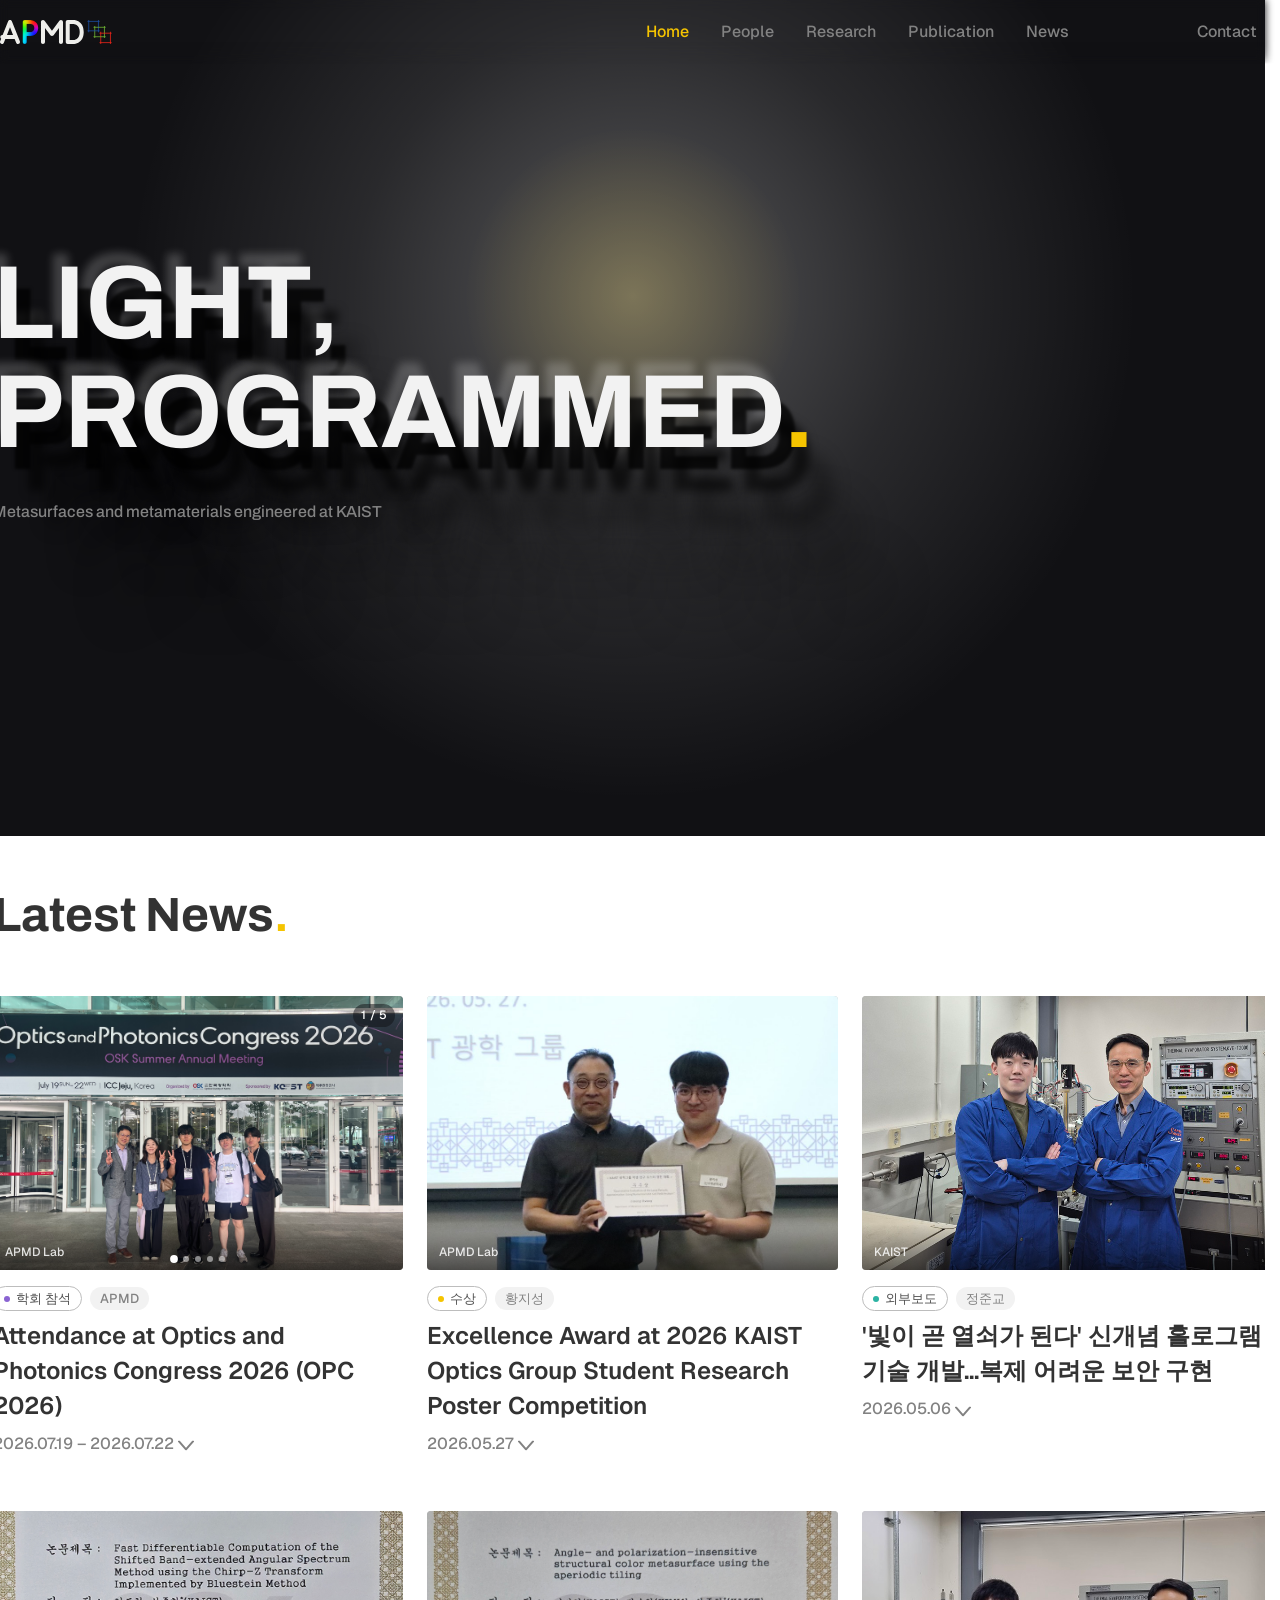
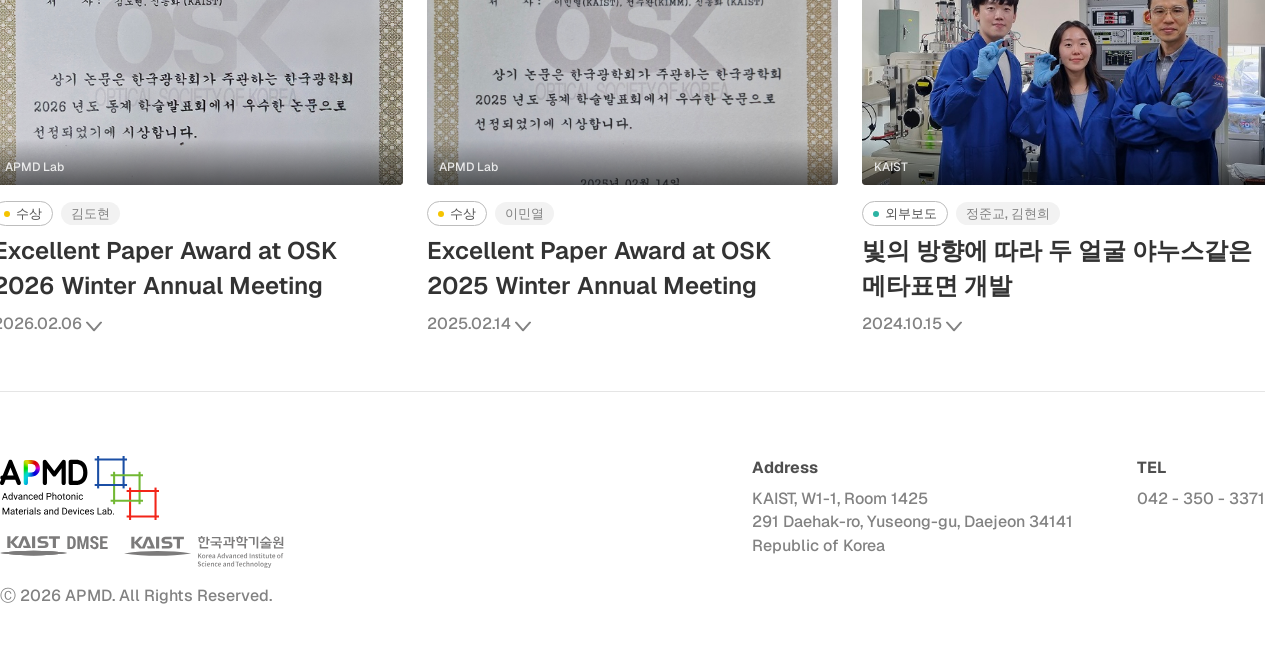
==== index.html @ 83299771 "Simplify research card hover, trim hero subtitle Research card hover now only recolors the "more >" " ====
<!doctype html>
<html lang="ko">
  <head>
    <meta charset="UTF-8" />
    <meta name="color-scheme" content="light" />
    <meta name="viewport" content="width=device-width, initial-scale=1.0" />
    <title>Home – APMD</title>
    <meta name="description" content="APMD Lab" />
    <link rel="preconnect" href="https://fonts.googleapis.com" />
    <link rel="preconnect" href="https://fonts.gstatic.com" crossorigin />
    <link
      href="https://fonts.googleapis.com/css2?family=Archivo:wght@500;700&family=Geist:wght@400;500;600;700&display=swap"
      rel="stylesheet"
    />
    <link rel="stylesheet" href="styles.css" />
  </head>
  <body>
    <script src="scripts/components.js"></script>

    <site-header></site-header>

    <main class="page-container">
      <section class="hero">
        <div class="hero__spotlight" aria-hidden="true"></div>
        <div class="hero__content">
          <h1 class="hero__title">
            LIGHT,<br />
            PROGRAMMED<span class="hero__title-dot">.</span>
          </h1>
          <p class="hero__subtitle">
            Metasurfaces and metamaterials engineered at KAIST<br />
          </p>
        </div>
      </section>

      <section class="home-news">
        <div class="home-news__inner">
          <div class="page-title-container">
            <h2 class="page-title">Latest News<span class="page-title__dot">.</span></h2>
          </div>

          <div class="news-grid" data-news-grid></div>
        </div>
      </section>

      <site-footer></site-footer>
    </main>

    <script src="scripts/news-data.js"></script>
    <script src="scripts/news-render.js"></script>
    <script src="scripts/script.js"></script>
  </body>
</html>
---- styles.css ----
:root {
  /* The whole site is designed against a fixed white background/dark text
     palette (--bg, --text, --gray-* etc. below are never swapped for a
     dark variant) — without this, browsers/OS that default to dark mode
     auto-darken form controls, native UI, and scrollbar chrome against
     that fixed-light design and it visibly breaks. */
  color-scheme: light;
  --bg: #ffffff;
  --text: #101828;
  --accent: #f5c400;

  /* Figma grid: 1440 base, 12 columns, 96 margin, 24 gap. --page-max is no
     longer applied as a max-width cap anywhere (see the "widescreen
     scaling" block below the hero rules) — it's kept only as the design's
     reference width, e.g. for .design-grid-overlay's frame. */
  --page-max: 1440px;
  --content-width: 1248px;
  --edge-margin: 96px;
  --grid-gap: 24px;
  --grid-columns: 12;
  /* No upper cap: below 1440 this is identical to the old
     clamp(16px, 6.67vw, 96px) (6.67vw never exceeds 96px until the
     viewport passes 1440px anyway), but above 1440px it keeps growing
     with the viewport instead of freezing — see the "widescreen scaling"
     comment block further down for why.
     vw, not %: % resolves against whatever element it's used on's own
     containing block. That's fine at the top level (.page-container etc.
     all genuinely span the page's full content width), but wrong for
     anything read deeper inside already-inset content (e.g. a label
     inset inside an already-inset sidebar column), where the local
     containing block is narrower than the true page content width. vw
     always means the same absolute thing regardless of nesting depth,
     which --col-w below relies on. This is only reliable because html
     (not body — see its own comment) reserves a stable scrollbar gutter,
     so vw and the actual rendered content width agree. */
  --side-padding: max(16px, calc(var(--edge-margin) / 1440px * 100vw));
  /* Precise column math, for aligning an element to an exact column edge
     instead of guessing a fixed px inset that only happens to look right
     at 1440px. Built entirely from vw (via --side-padding above), so —
     unlike a %-based version — this resolves correctly no matter how
     deeply nested the element using it is. --grid-gap stays flat (24px,
     per the Figma spec) as the viewport grows; only --col-w itself grows.
     Usage, given N = a 1-indexed column number:
       left edge of column N:  calc((N - 1) * (var(--col-w) + var(--grid-gap)))
       right edge of column N: calc(N * var(--col-w) + (N - 1) * var(--grid-gap))
     e.g. .student-card's 318px inset === exactly the left edge of column 4:
       3 * (var(--col-w) + var(--grid-gap)) — see .student-card below. */
  --content-w: calc(100vw - 2 * var(--side-padding));
  --col-w: calc((var(--content-w) - (var(--grid-columns) - 1) * var(--grid-gap)) / var(--grid-columns));

  /* Figma text colors */
  --gray-1: #333333;
  --gray-2: #4f4f4f;
  --gray-3: #828282;
  --gray-4: #bdbdbd;
  --gray-6: #f2f2f2;

  --hero-bg: #111114;
  --news-card-title-weight: 600;

  --font-body: "Geist", sans-serif;
  --font-display: "Archivo", sans-serif;

  /* Geist Medium/16 is the most-reused text style across the design — the
     site-wide base, overridden per component (headings, eyebrows, etc). */
  --text-base-weight: 500;
  --text-base-size: 16px;
  --text-base-line: 1.45;
  --text-base-color: var(--gray-3);

  --header-height: 64px;

  /* Every divider/separator line on the site uses this — change it once here.
     (Named "dash line" as its identifier, not because it renders dashed —
     it's drawn as a plain solid bar.) */
  --divider-color: rgba(0, 0, 0, 0.1);
  --divider-width: 1px;
}

* {
  box-sizing: border-box;
  /* Chrome/Edge otherwise paint a rounded, semi-transparent gray rect over
     any tappable element (links, buttons) on the moment of interaction —
     it's meant for touch but lingers visibly on some desktop input/
     rendering paths too, which is what made .site-header__contact look
     like it had its own faint background/blur next to the plain nav
     links. */
  -webkit-tap-highlight-color: transparent;
}

/* No global scroll-behavior: smooth — the momentum wheel scroll in
   script.js writes document.documentElement.scrollTop every frame, and that
   property assignment is itself subject to scroll-behavior, so a global
   smooth would fight the JS-driven motion every frame (the exact
   pile-up/stutter bug from earlier). The one in-page anchor jump (see the
   click handler at the top of script.js) already requests smooth directly
   via scrollIntoView({ behavior: 'smooth' }), which works regardless of
   this property. */

/* Safety net for the hero's full-bleed trick below: 100vw includes the
   scrollbar's own width in its calculation while the visual viewport (100%)
   doesn't, so on any page tall enough to show a vertical scrollbar, a
   100vw-wide element is actually wider than the visible area — producing a
   horizontal scrollbar. Since the hero is a solid background bleeding to
   the edges anyway, clipping that sliver is invisible; it just stops the
   page from ever measuring wider than the viewport. */
html,
body {
  overflow-x: hidden;
}

/* Reserves the vertical scrollbar's gutter width on every page, even ones
   short enough not to need scrolling. Without this, --side-padding and
   every other %-based inset below resolve against a content width that's
   ~16px narrower on tall (scrolling) pages than on short (non-scrolling)
   ones. html only, not body: overflow-x:hidden on both forces the
   longhand `overflow-y` to compute to `auto` wherever it's still
   `visible` (the interop rule that keeps overflow-x/-y from disagreeing
   about whether a box scrolls) — including on body, which otherwise
   never establishes its own scroll container. With scrollbar-gutter on
   BOTH html and body, that made body reserve a second, redundant gutter
   on top of html's, shrinking .page-container's actual width by roughly
   double a real scrollbar's — which is what was reading as the whole
   page's content sitting shifted off the grid. */
html {
  scrollbar-gutter: stable;
}

/* Unknown custom elements default to display:inline — this keeps them from
   generating their own box, so the real <header>/<footer> inside lay out
   exactly as if they were direct children of <body>. */
site-header,
site-footer {
  display: contents;
}

/* background-image (not just background-color) is the actual fix here —
   some mobile browsers' forced-dark mode (Samsung Internet's in particular)
   still repaints a page's flat CSS background-color even when color-scheme:
   light above says not to. That repaint targets computed *colors*, not
   images: a real image (even this trivial tiled 1x1 white square, done as
   a tiny inline SVG so there's no extra file request) reads as a photo to
   that heuristic and gets left alone, the same way it already leaves real
   photos on the page untouched. background-color stays too, as the actual
   fallback for the handful of browsers that don't support background-image
   data URIs at all. */
body {
  margin: 0;
  min-height: 100vh;
  font-family: var(--font-body);
  font-weight: var(--text-base-weight);
  font-size: var(--text-base-size);
  line-height: var(--text-base-line);
  background-color: var(--bg);
  background-image: url("data:image/svg+xml,%3Csvg xmlns='http://www.w3.org/2000/svg' width='1' height='1'%3E%3Crect width='1' height='1' fill='%23fff'/%3E%3C/svg%3E");
  background-repeat: repeat;
  background-size: 1px 1px;
  color: var(--text);
}

img {
  max-width: 100%;
}

/* Page load reveal. Three distinct treatments:
   - Body content (.page-container) starts fully hidden and blurred, then
     fades/unblurs in.
   - The header BAR fades in and drops slightly from above — this motion is
     wanted, not the problem (see .site-header__links below for the actual
     complaint about horizontal jumping).
   - The logo (.site-header__logo-mark, the colored SVG, and
     .site-header__logo-invert, the A/M/D blend layer — see the big comment
     near its rule below for why that one's a separate top-level sibling in
     the first place) fades in with a blur instead of a drop. It used to
     share the header bar's reveal-fade/reveal-drop (translateY) pair, but
     the two are genuinely separate elements each running their own
     animation instance, and under real jank/dropped frames they can fall a
     frame or two out of sync — for a translateY drop, that reads as the
     A/M/D shape visibly detaching from the rest of the logo mid-animation.
     A blur-only reveal has no position to desync: if the two instances
     drift apart under lag, at worst one finishes blurring in a beat before
     the other, which doesn't read as breakage the way a spatial offset
     does. Isolation-wise this is the same as before: mix-blend-mode on
     .site-header__logo-invert only breaks via an animated ANCESTOR, not via
     an animation (this one included) on the blended element's own layer —
     confirmed by testing — so this is safe. */
@keyframes reveal-fade-blur {
  from {
    opacity: 0;
    filter: blur(12px);
  }
  to {
    opacity: 1;
    filter: none;
  }
}

@keyframes reveal-fade {
  from {
    opacity: 0;
  }
  to {
    opacity: 1;
  }
}

@keyframes reveal-drop {
  from {
    transform: translateY(-16px);
  }
  to {
    transform: none;
  }
}

.page-container {
  animation: reveal-fade-blur 0.55s ease-out both;
}

.site-header {
  animation:
    reveal-fade 0.4s ease-out both,
    reveal-drop 0.4s ease-out both;
}

.site-header__logo-mark,
.site-header__logo-invert {
  animation: reveal-fade-blur 0.4s ease-out both;
}

@media (prefers-reduced-motion: reduce) {
  .page-container,
  .site-header,
  .site-header__logo-mark,
  .site-header__logo-invert {
    animation: none;
  }
}

/* Reusable divider: sized to whatever container it's placed in (100% of its
   parent), never the raw viewport — drop it inside a padded container to
   inherit that padding, the way .site-footer does. */
.dash-line {
  width: 100%;
  height: var(--divider-width);
  background: var(--divider-color);
  border: none;
}

/* Widescreen scaling: the site was designed at a 1440px reference width
   with a 96px side margin. Rather than freeze at max-width: 1440px and
   center (which reads as "broken" on real desktop monitors wider than
   that — the design just shrinks into the middle with dead space on both
   sides), every container below stays fluid (no max-width) and its side
   padding keeps growing past 96px via --side-padding's vw-based formula
   above 1440px too. Font sizes are untouched (still flat px, per the
   original design) — only spacing/columns/images grow with the viewport,
   the way an ordinary responsive site handles anything wider than its
   design reference. Below 1440px nothing changed: --side-padding resolves
   to the exact same values as the old clamp(16px, 6.67vw, 96px) did. */

/* Every page's content (header excluded) sits in this: 96(+) side
   padding, 64 top, 0 bottom. Direct children are this page's stacked
   content containers (title, footer, and whatever's added later), gap 32
   between them. */
.page-container {
  margin: 0 auto;
  padding: 64px var(--side-padding) 0;
  display: flex;
  flex-direction: column;
  gap: 32px;
}

/* Title always sits in a 96-tall container; width fills the padded area
   (the flex column's default stretch) unless a page says otherwise. */
.page-title-container {
  height: 96px;
  display: flex;
  align-items: center;
}

.page-title {
  margin: 0;
  font-family: var(--font-display);
  font-weight: 700;
  font-size: 48px;
  color: var(--gray-1);
}

.page-title__dot {
  color: var(--accent);
}

/* Hero — full-bleed regardless of ancestor padding/max-width (the
   left:50%/margin:-50vw trick breaks it out of .page-container entirely),
   and exactly one viewport tall so it always fills the screen on load. The
   negative top margin cancels .page-container's 64px top padding so the
   hero starts at the true top of the viewport, behind the glass header. */
.hero {
  position: relative;
  left: 50%;
  right: 50%;
  width: 100vw;
  margin-left: -50vw;
  margin-right: -50vw;
  margin-top: -64px;
  /* svh (falls back to vh on browsers without it) is the viewport height
     with mobile browser toolbars already accounted for as shown, not
     whatever's visible at this exact instant — vh alone keeps changing
     value as the address bar hides/shows while scrolling, which combined
     with the scroll-linked parallax transform below (see script.js) is a
     real source of visible jitter on mobile specifically. */
  height: 100vh;
  height: 100svh;
  overflow: hidden;
  background: var(--hero-bg);
  display: flex;
  align-items: center;
  /* Explicit (not auto) so it's always unambiguously beneath .home-news —
     see .home-news below for why "positioned but z-index:auto" wasn't
     reliable. */
  z-index: 1;
}

/* Wraps the NEWS title + grid so the two scroll together as one solid
   sheet that slides up and fully covers the (slower, parallaxed) hero
   behind it — rather than the title/grid overlapping the hero as two
   separate loose items. An opaque background plus a z-index higher than
   .hero's guarantees it always paints on top: without an explicit z-index
   here, this being a plain non-positioned box while .hero is `position:
   relative` meant .hero (positioned) could paint OVER this (non-positioned)
   regardless of DOM order — positioned elements paint after non-positioned
   ones in the same stacking context, which is what was producing the
   "NEWS goes behind hero" flicker. The upward box-shadows are the "this is
   physically elevated above the hero" cue: a tight dark one right at the
   seam plus a softer, wider one for ambient depth.
   Full-bleed (same left:50%/100vw/-50vw trick as .hero) so its white sheet
   and shadow span the entire viewport width, not just the padded content
   column — .home-news__inner re-applies the normal max-width/side-padding
   for the actual title/grid content, same relationship as .hero/
   .hero__content. */
.home-news {
  position: relative;
  left: 50%;
  right: 50%;
  width: 100vw;
  margin-left: -50vw;
  margin-right: -50vw;
  z-index: 2;
  /* Same image-not-color trick as body's own background above (see its
     comment) — this is its own opaque sheet (has to be, to fully cover the
     parallaxed hero scrolling behind it), so it needs the same forced-dark
     resistance independently of body. */
  background-color: var(--bg);
  background-image: url("data:image/svg+xml,%3Csvg xmlns='http://www.w3.org/2000/svg' width='1' height='1'%3E%3Crect width='1' height='1' fill='%23fff'/%3E%3C/svg%3E");
  background-repeat: repeat;
  background-size: 1px 1px;
}

/* The "elevated above the hero" shadow lives on a zero-height pseudo-element
   pinned to .home-news's own TOP edge, not as a box-shadow on .home-news
   itself. Tuning a box-shadow's blur/offset/spread so it never bleeds past
   the element's own bottom edge (reaching the footer below it) turned out
   to be fragile — the actual rendered blur extent isn't guaranteed to match
   that arithmetic exactly. Anchoring it to a 0-height strip at the top
   instead means even its worst-case downward bleed lands well inside
   .home-news's own (opaque, several-hundred-px-tall) box, nowhere near its
   bottom edge, regardless of exactly how far the blur really reaches. */
.home-news::before {
  content: "";
  position: absolute;
  top: 0;
  left: 0;
  right: 0;
  height: 0;
  pointer-events: none;
  box-shadow:
    0 -20px 28px -12px rgba(0, 0, 0, 0.6),
    0 -48px 80px -36px rgba(0, 0, 0, 0.4);
}

.home-news__inner {
  margin: 0 auto;
  padding: 64px var(--side-padding) 0;
  display: flex;
  flex-direction: column;
  gap: 32px;
}

.hero__spotlight {
  position: absolute;
  inset: 0;
  pointer-events: none;
  /* Two stacked radial glows: a wide soft white wash for ambient spread, plus
     a tighter, warm accent-tinted core right at the cursor — the second one
     is what sells "the light source itself" rather than a plain torch. */
  background:
    radial-gradient(
      circle 700px at var(--spot-x, 50%) var(--spot-y, 40%),
      rgba(255, 255, 255, 0.3),
      rgba(255, 255, 255, 0.1) 40%,
      transparent 72%
    ),
    radial-gradient(
      circle 240px at var(--spot-x, 50%) var(--spot-y, 40%),
      rgba(245, 196, 0, 0.22),
      transparent 70%
    );
}

.hero__content {
  position: relative;
  z-index: 1;
  width: 100%;
  margin: 0 auto;
  padding: 0 var(--side-padding);
}

.hero__title {
  margin: 0;
  font-family: var(--font-display);
  font-weight: 700;
  font-size: 104px;
  line-height: 1.05;
  color: var(--gray-6);
  /* Updated every mousemove (see script.js) to fake a light source casting
     the text's shadow away from the cursor. Several layers at increasing
     multiples of the same offset (instead of one soft shadow) is what
     actually reads as a long cast trail rather than a plain drop-shadow —
     a crisp near-black contact shadow close to the letters, deepening and
     softening with distance; the last layer is a faint counter-highlight on
     the side facing the light, for the pseudo-3D "programmed by light" look. */
  text-shadow:
    calc(var(--shadow-x, 14px) * 1) calc(var(--shadow-y, 22px) * 1) 3px rgba(0, 0, 0, 0.75),
    calc(var(--shadow-x, 14px) * 2) calc(var(--shadow-y, 22px) * 2) 10px rgba(0, 0, 0, 0.6),
    calc(var(--shadow-x, 14px) * 3.5) calc(var(--shadow-y, 22px) * 3.5) 20px rgba(0, 0, 0, 0.45),
    calc(var(--shadow-x, 14px) * 5.5) calc(var(--shadow-y, 22px) * 5.5) 32px rgba(0, 0, 0, 0.3),
    calc(var(--shadow-x, 14px) * 8) calc(var(--shadow-y, 22px) * 8) 44px rgba(0, 0, 0, 0.16),
    calc(var(--shadow-x, 14px) * -0.6) calc(var(--shadow-y, 22px) * -0.6) 8px rgba(255, 255, 255, 0.2);
}

.hero__title-dot {
  color: var(--accent);
  /* text-shadow is inherited, and since this dot is its own span (a
     separate inline box painted AFTER "PROGRAMMED"'s box, not part of the
     same text run), its shadow was painting as its own later paint step —
     on top of the already-painted "D" glyph before it, whenever the shadow
     direction pointed back that way. Every letter's shadow needs to land
     behind text, never over a neighboring letter — the fix is just not
     casting one here at all. */
  text-shadow: none;
}

.hero__subtitle {
  margin: 32px 0 0;
  font-family: var(--font-display);
  font-weight: 500;
  font-size: 16px;
  color: var(--gray-3);
  max-width: 640px;
}

@media (max-width: 900px) {
  .hero__title {
    font-size: clamp(48px, 10vw, 104px);
  }

  /* --shadow-x/-y's 14px/22px fallback (see .hero__title's text-shadow)
     was sized for the 104px desktop title in a 1248px-wide column, where
     the widest shadow layer's 8x offset has plenty of room before it'd
     ever reach an edge. It's a flat px value, not tied to font-size, so it
     doesn't shrink along with the title's own mobile clamp() above — on a
     narrow phone that same offset pushes the shadow trail almost to the
     viewport edge. touch screens never fire the pointermove that would
     otherwise recenter it (see script.js's isTouch check), so this resting
     default is effectively permanent there, not just a brief pre-first-move
     flash like on desktop. Scaling it down roughly with the title's own
     mobile size keeps the trail inside the frame at rest. */
  .hero {
    --shadow-x: 6px;
    --shadow-y: 10px;
  }
}

/* NEWS preview grid (Home) — built on the real 12-column/24-gutter grid
   (repeat(var(--grid-columns), 1fr) + var(--grid-gap), the exact same
   track definition as .design-grid-overlay__inner) instead of an
   unrelated ad hoc repeat(3, 1fr) + 32px gap — that mismatched track
   count/gutter meant the cards' edges never actually landed on the
   design grid's column lines. Each card spans 4 of the 12 columns (1-4 /
   5-8 / 9-12), so both the outer edges AND the two internal dividers line
   up with real column boundaries. Row gap (32px, between the two rows of
   cards) is unrelated to column alignment and stays as designed. */
.news-grid {
  display: grid;
  grid-template-columns: repeat(var(--grid-columns), 1fr);
  gap: 32px var(--grid-gap);
}

.news-card {
  grid-column: span 4;
}

@media (max-width: 900px) {
  .news-grid {
    grid-template-columns: repeat(2, 1fr);
    gap: 32px;
  }

  .news-card {
    grid-column: auto;
  }
}

@media (max-width: 640px) {
  .news-grid {
    grid-template-columns: 1fr;
  }
}

.news-card {
  display: flex;
  flex-direction: column;
  /* Starts hidden/offset; news-render.js's IntersectionObserver adds
     .is-visible once the card is actually scrolled into view (each card's
     transition-delay is staggered there, per column). */
  opacity: 0;
  transform: translateY(28px);
  transition: opacity 0.6s ease, transform 0.6s ease;
}

.news-card.is-visible {
  opacity: 1;
  transform: translateY(0);
}

/* One photo renders as a plain image; more than one gets this same frame
   with a swipeable strip inside (news-render.js's initCarousel wires the
   interactive bits once this markup exists — see its own comment for why
   native scroll-snap drives the actual dragging instead of custom pointer
   tracking). position: relative anchors the arrows/counter/dots, which are
   absolutely positioned overlays on top of the track. */
.news-carousel {
  position: relative;
  overflow: hidden;
  border-radius: 4px;
  background: var(--gray-4);
}

.news-card__frame {
  aspect-ratio: 3 / 2;
}

.news-carousel__track {
  display: flex;
  width: 100%;
  height: 100%;
  overflow-x: auto;
  /* proximity, not mandatory: mandatory forces a hard snap the instant you
     let go anywhere mid-drag, which reads as stiff/forceful — proximity
     only pulls the slide into place once you're already nearly there, so a
     drag feels free right up until it settles. Programmatic moves (the
     arrows/dots, see news-render.js's animateScrollTo) don't rely on this
     at all — they drive scrollLeft with their own eased animation, so they
     land precisely regardless of which snap type is set here. */
  scroll-snap-type: x proximity;
  scrollbar-width: none;
  -ms-overflow-style: none;
}

.news-carousel__track::-webkit-scrollbar {
  display: none;
}

/* overflow: hidden here (not just on the outer .news-carousel frame) is
   load-bearing: each slide sits edge-to-edge with its neighbors inside the
   track, so the hover-zoom below — scale(1.06) on the image that fills
   this slide — would otherwise bleed a few percent of its width sideways
   into the ADJACENT slide's spot (the outer frame's own overflow: hidden
   only clips at the far left/right of the whole track, not at each
   slide's own boundary). Clipping per-slide keeps the zoom contained to
   the one photo actually being hovered. */
.news-carousel__slide {
  position: relative;
  flex: 0 0 100%;
  width: 100%;
  height: 100%;
  overflow: hidden;
  scroll-snap-align: start;
}

.news-card__image {
  width: 100%;
  height: 100%;
  display: block;
  object-fit: cover;
  transition: transform 0.45s cubic-bezier(0.16, 1, 0.3, 1);
}

/* The slide clips the scale so the zoom stays inside this one photo
   instead of growing over its neighbors or the title/text below. */
.news-card:hover .news-card__image {
  transform: scale(1.06);
}

/* Photo credit — a small caption over the image itself (bottom-left, on a
   dark scrim) rather than a separate line of text below it, since it's
   only ever a few words and most photos won't have one at all. */
.news-carousel__credit {
  position: absolute;
  left: 0;
  right: 0;
  bottom: 0;
  padding: 20px 12px 8px;
  background: linear-gradient(to top, rgba(0, 0, 0, 0.55), transparent);
  font-family: var(--font-body);
  font-weight: 500;
  font-size: 12px;
  color: rgba(255, 255, 255, 0.85);
  pointer-events: none;
}

/* The click target is the WHOLE side of the frame, not just the small
   round icon — each button spans the full height and half the width (so
   the two together tile the entire frame, left half = prev, right half =
   next), with the visible circle+chevron just a centered, purely visual
   span (.news-carousel__arrow-icon) inside it. A plain <button> with no
   touch-action/preventDefault here doesn't block the native swipe this
   frame already supports: a touch that moves is a scroll gesture and never
   reaches this button's own click handling, browser-side, regardless of
   what's visually stacked on top. */
.news-carousel__arrow {
  position: absolute;
  top: 0;
  bottom: 0;
  width: 42%;
  display: flex;
  align-items: center;
  border: none;
  background: transparent;
  color: #fff;
  cursor: pointer;
}

/* Whole-side hover tint — a soft directional gradient, not a flat fill, so
   it reads as "this side is active" without a hard block of color cutting
   the photo in half. Darker than a bare hover tint would need on its own
   (0.32, not ~0.18) because it's now the ONLY thing giving the arrow glyph
   itself contrast — see .news-carousel__arrow-icon below for why that
   glyph no longer carries its own dark circle backdrop. */
.news-carousel__arrow--prev {
  left: 0;
  justify-content: flex-start;
  background: linear-gradient(to right, rgba(0, 0, 0, 0.32), transparent);
  opacity: 0;
  transition: opacity 0.2s ease;
}

.news-carousel__arrow--next {
  right: 0;
  justify-content: flex-end;
  background: linear-gradient(to left, rgba(0, 0, 0, 0.32), transparent);
  opacity: 0;
  transition: opacity 0.2s ease;
}

.news-carousel__arrow:hover {
  opacity: 1;
}

/* Just the glyph — no circular dark backdrop behind it. The gradient above
   already darkens this whole side enough on its own for a plain white
   chevron to read against any photo, so the extra circle was a redundant
   (and, per feedback, fussier-looking) second layer of contrast. Hidden
   until the frame (not just this one side) is hovered — same "swipe
   already works, this is just a desktop affordance" reasoning as before —
   but always shown at a lower opacity on touch/coarse-pointer devices,
   where there's no hover to reveal it. */
.news-carousel__arrow-icon {
  display: flex;
  align-items: center;
  justify-content: center;
  width: 28px;
  height: 28px;
  margin: 0 8px;
  flex: none;
  opacity: 0;
  transition: opacity 0.2s ease;
}

.news-carousel:hover .news-carousel__arrow-icon {
  opacity: 1;
}

@media (hover: none) {
  .news-carousel__arrow-icon {
    opacity: 0.75;
  }
}

.news-carousel__counter {
  position: absolute;
  top: 8px;
  right: 8px;
  padding: 3px 8px;
  border-radius: 999px;
  background: rgba(16, 16, 20, 0.5);
  font-family: var(--font-body);
  font-weight: 500;
  font-size: 12px;
  color: #fff;
  letter-spacing: 0.2px;
}

.news-carousel__dots {
  position: absolute;
  left: 0;
  right: 0;
  bottom: 8px;
  display: flex;
  align-items: center;
  justify-content: center;
  gap: 6px;
}

.news-carousel__dot {
  width: 6px;
  height: 6px;
  padding: 0;
  border: none;
  border-radius: 50%;
  background: rgba(255, 255, 255, 0.5);
  cursor: pointer;
  transition: background 0.15s ease, transform 0.15s ease;
}

.news-carousel__dot.is-active {
  background: #fff;
  transform: scale(1.3);
}

/* Centered magnifying-glass affordance — hovering the slide (anywhere on
   the photo, not some precise center-only hit zone) reveals it sitting at
   the slide's actual center; clicking it (news-render.js's initZoom) opens
   the full photo in .news-lightbox below. Sits at z-index-less default
   stacking but wins hit-testing over the arrow zones beneath it simply by
   being later in the DOM (see newsCarouselMarkup) — the arrows cover the
   left/right 42% each, this sits in the untouched middle 16%, so there's
   no overlap to arbitrate in practice. */
.news-carousel__zoom {
  position: absolute;
  top: 50%;
  left: 50%;
  transform: translate(-50%, -50%) scale(0.85);
  width: 44px;
  height: 44px;
  display: flex;
  align-items: center;
  justify-content: center;
  border: none;
  background: transparent;
  color: #fff;
  cursor: pointer;
  opacity: 0;
  /* A drop-shadow on the glyph itself, not a solid circle behind it — per
     feedback, the circle read as one visual layer too many. filter (not
     box-shadow/text-shadow) is what lets the shadow trace the actual
     magnifying-glass stroke shape rather than the button's own square/
     round box, which is what a plain box-shadow would silhouette instead. */
  filter: drop-shadow(0 1px 3px rgba(0, 0, 0, 0.65));
  transition: opacity 0.2s ease, transform 0.2s ease;
  /* Hidden means truly inert while invisible, not just see-through — a
     touch tap over this circle before it's revealed (see .is-zoom-visible
     below) needs to fall through to the slide underneath instead of
     silently landing on an invisible button. */
  pointer-events: none;
}

.news-carousel__slide:hover .news-carousel__zoom,
.news-carousel__slide.is-zoom-visible .news-carousel__zoom {
  opacity: 1;
  transform: translate(-50%, -50%) scale(1);
  pointer-events: auto;
}

/* Full photo, centered on screen — one shared overlay for every carousel
   on the page (news-render.js's getNewsLightbox builds it once, lazily).
   visibility + a delayed transition (only on the way IN, not out — see the
   two separate transition lines) keeps it out of the tab order and
   unclickable while closed without an abrupt disappear/appear: closing
   fades out first and only then leaves the layout, opening does the
   reverse, so it's never briefly "invisible but still there" for the
   image scale below to jump against. */
.news-lightbox {
  position: fixed;
  inset: 0;
  z-index: 2000;
  display: flex;
  align-items: center;
  justify-content: center;
  padding: 40px;
  background: rgba(10, 10, 12, 0);
  opacity: 0;
  visibility: hidden;
  transition: opacity 0.4s cubic-bezier(0.16, 1, 0.3, 1), background 0.4s ease, visibility 0s linear 0.4s;
}

.news-lightbox.is-open {
  opacity: 1;
  visibility: visible;
  background: rgba(10, 10, 12, 0.85);
  transition: opacity 0.4s cubic-bezier(0.16, 1, 0.3, 1), background 0.4s ease, visibility 0s linear 0s;
}

/* html, not body: freezing scroll via a class on the root avoids fighting
   .page-container's own load-in animation/scroll listeners, which read
   window.scrollY rather than any one element's own scroll offset. */
html.news-lightbox-open {
  overflow: hidden;
}

/* "원본 크기" reads here as "the whole, uncropped photo" rather than the
   card/post frame's own cover-cropped view — scaled to fit the viewport
   (max-width/height: 90vw/90vh) since several of these source photos are
   4000px+ on their long edge and would only ever show one corner of
   themselves at true native size on an actual screen. object-fit: contain
   is what lets a portrait photo and a landscape one both just fit, at
   whatever size that is, without either cropping or distorting. */
.news-lightbox__image {
  max-width: 90vw;
  max-height: 90vh;
  width: auto;
  height: auto;
  object-fit: contain;
  border-radius: 4px;
  box-shadow: 0 20px 60px rgba(0, 0, 0, 0.45);
  transform: scale(0.94);
  transition: transform 0.4s cubic-bezier(0.16, 1, 0.3, 1);
}

.news-lightbox.is-open .news-lightbox__image {
  transform: scale(1);
}

.news-lightbox__close {
  position: absolute;
  top: 24px;
  right: 24px;
  width: 40px;
  height: 40px;
  display: flex;
  align-items: center;
  justify-content: center;
  border: none;
  border-radius: 50%;
  background: rgba(255, 255, 255, 0.1);
  color: #fff;
  cursor: pointer;
  transition: background 0.15s ease;
}

.news-lightbox__close:hover {
  background: rgba(255, 255, 255, 0.2);
}

/* The whole content box is the click target (not just the toggle), so it's
   a <button> — reset to look like the plain block it visually is. */
.news-card__body {
  width: 100%;
  padding: 16px 0;
  display: flex;
  flex-direction: column;
  gap: 8px;
  background: transparent;
  border: none;
  text-align: left;
  font: inherit;
  color: inherit;
  cursor: pointer;
}

.news-card__title {
  margin: 0;
  font-family: var(--font-body);
  font-weight: var(--news-card-title-weight);
  font-size: 24px;
  color: var(--gray-1);
}

/* Two different chip styles — a colored dot for "what kind of post"
   (news-tag--category, one of the four NEWS_CATEGORIES) and a plain
   outline-free fill for "who it's about" (news-tag--people, a name or
   "APMD" for the whole lab) — so the two kinds of information read as
   visually distinct at a glance instead of a row of identical pills. */
.news-tags {
  display: flex;
  flex-wrap: wrap;
  align-items: center;
  gap: 8px;
}

.news-tag {
  display: inline-flex;
  align-items: center;
  gap: 6px;
  padding: 4px 10px;
  border-radius: 999px;
  font-family: var(--font-body);
  font-weight: 500;
  font-size: 13px;
  line-height: 1.2;
  white-space: nowrap;
}

.news-tag--category {
  border: 1px solid var(--gray-4);
  color: var(--gray-2);
}

.news-tag__dot {
  width: 6px;
  height: 6px;
  flex: none;
  border-radius: 50%;
}

.news-tag--people {
  background: var(--gray-6);
  color: var(--gray-3);
}

.news-card__meta {
  display: flex;
  align-items: center;
  justify-content: space-between;
}

.news-card__date {
  font-family: var(--font-body);
  font-weight: 500;
  font-size: 16px;
  color: var(--gray-3);
}

.news-card__toggle {
  display: inline-flex;
  align-items: center;
  gap: 4px;
  color: var(--gray-3);
  transition: color 0.15s ease;
}

/* Hover (not yet clicked): accent, as an affordance the card is
   clickable. Open (after the click, icon rotated + "more" showing): gray-4
   instead — same specificity as the :hover rule above, so source order
   after it is what makes it win throughout the open state, even though the
   pointer is still over the card the whole time (open only ever happens
   while hovered — see news-render.js's mouseleave auto-collapse). */
.news-card:hover .news-card__toggle {
  color: var(--accent);
}

.news-card.is-open .news-card__toggle {
  color: var(--gray-4);
}

/* Two SEPARATE SVGs crossfading, not one down-chevron rotated -90° and
   scaled down into a ">" via CSS transform. That transform approach kept
   reading as misaligned/too far from "more" no matter how the scale
   factor or gap was tuned, because rotating+scaling a 16x10 box down
   leaves an invisible margin INSIDE that box around wherever the visible
   glyph actually lands — align-items: center on .news-card__toggle only
   centers the boxes, and a box bigger than its own visible content isn't
   centered where it looks like it should be. Each chevron here is drawn
   at its own real final size (16x10 down-arrow at rest, a separately
   authored 7x11 right-arrow — same path shape as
   .research-card__more-chevron — once open), so each one's box IS its
   visible content and centers exactly. .news-card__chevron-stack is
   sized to the larger (down) chevron's footprint so the toggle's own
   layout width never jumps; the two chevrons sit absolutely positioned
   on top of each other within it and simply swap opacity. */
/* translateY(2.4px): align-items: center on .news-card__toggle centers
   this stack against "more"'s LINE BOX, not its visible ink — a 16px/500
   line-height box runs ~23px tall while "more" (no ascenders/descenders)
   only draws ~10px of actual ink, sitting a bit below that box's center.
   2.4px is that gap, measured directly for this exact font/weight/size
   (getBoundingClientRect vs. Canvas measureText's
   actualBoundingBoxAscent/Descent) — see .research-card__more-chevron's
   own comment, same text style, same fix. */
.news-card__chevron-stack {
  position: relative;
  width: 16px;
  height: 11px;
  flex: none;
  transform: translateY(2.4px);
}

.news-card__chevron {
  position: absolute;
  left: 0;
  top: 50%;
  transform: translateY(-50%);
  transition: opacity 0.25s ease;
}

.news-card__chevron--down {
  opacity: 1;
}

.news-card__chevron--right {
  left: 4.5px; /* (16 - 7) / 2 — centered within the stack's 16px width */
  opacity: 0;
}

.news-card.is-open .news-card__chevron--down {
  opacity: 0;
}

.news-card.is-open .news-card__chevron--right {
  opacity: 1;
}

.news-card__more {
  font-family: var(--font-body);
  font-weight: 500;
  font-size: 16px;
  white-space: nowrap;
  max-width: 0;
  opacity: 0;
  overflow: hidden;
  transform: translateX(10px);
  transition: max-width 0.3s ease 0.1s, opacity 0.3s ease 0.1s, transform 0.3s ease 0.1s;
}

.news-card.is-open .news-card__more {
  max-width: 60px;
  opacity: 1;
  transform: translateX(0);
}

.news-card__excerpt-wrap {
  max-height: 0;
  overflow: hidden;
  transition: max-height 0.35s ease;
}

.news-card.is-open .news-card__excerpt-wrap {
  max-height: 6em;
}

.news-card__excerpt {
  margin: 8px 0 0;
  font-family: var(--font-body);
  font-weight: 500;
  font-size: 16px;
  line-height: 1.45;
  color: var(--gray-3);
  display: -webkit-box;
  -webkit-line-clamp: 3;
  line-clamp: 3;
  -webkit-box-orient: vertical;
  overflow: hidden;
}

/* Placeholder tone behind news images so a missing file reads as an empty
   slot rather than a broken-image icon. */
.news-card__image,
.news-post__image {
  background: var(--gray-4);
}

/* News page — full post list */
.news-list {
  display: flex;
  flex-direction: column;
  gap: 64px;
}

/* Photo on the left, text on the right — a full-width photo banner (the
   previous layout) read as enormous stacked on top of the text, especially
   once a post's photo was a tall/portrait one; a fixed-width side column
   keeps every post's photo the same reasonable size regardless of its own
   aspect ratio, and keeps the text from ever sitting underneath a huge
   image. align-items: flex-start (not stretch) so a short post's photo
   doesn't get stretched tall to match a long one's text column, and a long
   post's text isn't clipped to a short photo's height either — each side
   just sizes to its own content/aspect-ratio. */
.news-post {
  display: flex;
  align-items: flex-start;
  gap: 40px;
  padding-bottom: 64px;
  border-bottom: var(--divider-width) solid var(--divider-color);
  /* Keeps the fixed header from covering the top of the post when a
     Home NEWS card links straight to news.html#<id>. */
  scroll-margin-top: 84px;
}

.news-post:last-child {
  border-bottom: none;
  padding-bottom: 0;
}

/* Pinned to the true grid, not a round px guess: column 1's left edge is
   the content edge itself (.news-post carries no extra inset the way
   .professor does), so this only needs to reach column 5's right edge —
   right edge of column N = N * col-w + (N-1) * gap (the same formula
   --side-padding's own comment documents, here with N=5). max(506px, …)
   keeps it flat at/below 1440 and lets it scale past that, the same
   "unchanged below 1440, scales past it" convention used everywhere else
   this pattern appears (--side-padding, .student-card, .professor). */
.news-post__frame {
  flex: 0 0 max(506px, calc(5 * var(--col-w) + 4 * var(--grid-gap)));
  width: max(506px, calc(5 * var(--col-w) + 4 * var(--grid-gap)));
  aspect-ratio: 4 / 3;
  border-radius: 8px;
}

.news-post__image {
  width: 100%;
  height: 100%;
  object-fit: cover;
  display: block;
}

.news-post__body {
  flex: 1;
  min-width: 0;
  display: flex;
  flex-direction: column;
  gap: 8px;
}

@media (max-width: 900px) {
  .news-post {
    flex-direction: column;
  }

  .news-post__frame {
    width: 100%;
    aspect-ratio: 3 / 2;
  }
}

.news-post__title {
  margin: 0;
  font-family: var(--font-body);
  font-weight: 700;
  font-size: 32px;
  color: var(--gray-1);
}

.news-post__date {
  font-family: var(--font-body);
  font-weight: 500;
  font-size: 16px;
  color: var(--gray-3);
}

.news-post__paragraph {
  margin: 8px 0 0;
  font-family: var(--font-body);
  font-weight: 500;
  font-size: 16px;
  line-height: 1.7;
  color: var(--gray-2);
  /* body's array already splits on blank lines into separate paragraphs
     (see news-render.js) — this only matters for a single \n a paragraph
     itself contains (e.g. the admin tool's plain textarea preserving a
     line break the user typed without a full blank line after it), which
     HTML otherwise collapses to a space by default. */
  white-space: pre-line;
}

/* Header — fixed, 1440x64, glass background */
.site-header {
  position: fixed;
  top: 0;
  left: 0;
  right: 0;
  height: var(--header-height);
  z-index: 1000;

  /* No blur/tint directly on .site-header itself. That lives on
     .site-header__glass-blur instead — a REAL sibling element (added
     right after </header> in components.js), not a ::before/::after
     pseudo-element of this one. That's load-bearing, not stylistic: this
     element carries an entrance animation (see "animation:" below), and
     confirmed by isolated testing, an animated ancestor — even a plain
     transform/opacity one, fill-mode: both — silently breaks a
     descendant pseudo-element's backdrop-filter. This is the exact same
     category of bug already documented for .site-header__logo-invert and
     .publication-year-nav elsewhere in this file (an animated ancestor
     changing how a descendant's effect resolves) — and the fix is the
     same one already used there: make the affected piece a sibling of
     the animated element instead of living inside it. */
  background: transparent;
}

/* The header's glass is a single REAL sibling element (see .site-header's
   own comment above for why not ::before/::after): a constant, weak
   backdrop blur across the whole bar, fading to fully transparent over
   the last 22px via mask-image — nothing else.

   An SVG feDisplacementMap "lens bend" layer was tried on top of this
   three separate times, each with a differently-shaped bump (a sin(pi*u)
   dome peaking at the band's center; a monotonic ease peaking at the
   bottom edge instead; and finally that same monotonic curve made the
   exact mathematical complement of this mask's own fade, plus its own
   feGaussianBlur so it didn't depend on sampling .glass-blur's output
   through element stacking). All three were reported back as showing the
   same symmetric "blurry → clear → blurry" artifact — the last one
   reported as worse, with an additional stray band beneath it. Three
   materially different implementations producing the identical complaint
   points at the bend mechanism itself being the wrong tool here, not any
   particular curve or wiring choice — so it's gone, permanently, rather
   than attempted a fourth way. This is deliberately just the one, simple,
   monotonic fade: guaranteed not to have a second feature (a peak, a
   slope change, a second element) anywhere inside it for anything to
   collide with.

   The fade itself is still not linear: the stops below sample
   f(t) = sqrt(1 - t²) at t = 0, .2, .4, .6, .8, .9, .95, 1 (t = 0 at
   42px, t = 1 at 64px — only the header's bottom 22px fades at all) —
   the "Convex Circle" surface function kube.io/blog/liquid-glass-css-svg
   describes for a rounded glass edge in cross-section. It has zero slope
   at t = 0, so the flat, fully-opaque top 42px meets the start of the
   fade with no kink, and it stays close to full strength for most of the
   curve before collapsing quickly right at the very end (t = .8 is still
   60%; t = 1 is 0) — a round edge stays close to full thickness until
   right at its outer rim, then thins out fast, rather than at a constant
   rate the whole way down. Blur itself: a constant, weak 4px (matched to
   kube.io's own "search box" preset at Blur Level 4, i.e. feGaussianBlur
   stdDeviation="4" — inspected live through Chrome DevTools protocol).
   No tint, no saturate boost: a flat/solid backdrop gives blur nothing to
   visibly act on, so it stays genuinely invisible over a plain
   background — the actual requirement here, not just an aesthetic
   default. z-index: 999, one below .site-header's own 1000 — sits behind
   the real header bar (so its blur never touches the nav text) but above
   ordinary page content. */
.site-header__glass-blur {
  position: fixed;
  top: 0;
  left: 0;
  right: 0;
  height: var(--header-height);
  z-index: 999;
  pointer-events: none;
  -webkit-backdrop-filter: blur(4px);
  backdrop-filter: blur(4px);
  -webkit-mask-image: linear-gradient(
    to bottom,
    black 0,
    black 42px,
    rgba(0, 0, 0, 0.98) 46.4px,
    rgba(0, 0, 0, 0.917) 50.8px,
    rgba(0, 0, 0, 0.8) 55.2px,
    rgba(0, 0, 0, 0.6) 59.6px,
    rgba(0, 0, 0, 0.436) 61.8px,
    rgba(0, 0, 0, 0.312) 62.9px,
    transparent 64px
  );
  mask-image: linear-gradient(
    to bottom,
    black 0,
    black 42px,
    rgba(0, 0, 0, 0.98) 46.4px,
    rgba(0, 0, 0, 0.917) 50.8px,
    rgba(0, 0, 0, 0.8) 55.2px,
    rgba(0, 0, 0, 0.6) 59.6px,
    rgba(0, 0, 0, 0.436) 61.8px,
    rgba(0, 0, 0, 0.312) 62.9px,
    transparent 64px
  );
}


/* position: relative + z-index: 1 — now mostly redundant now that the
   glass haze/edge are separate sibling elements at z-index: 999 (see
   .site-header's own comment for why), since .site-header's own 1000
   already outranks them regardless of what this element's z-index is.
   Left in as a harmless safety net rather than removed. */
.site-header__inner {
  height: 100%;
  margin: 0 auto;
  display: flex;
  align-items: center;
  justify-content: flex-end;
  padding: 20px var(--side-padding);
  position: relative;
  z-index: 1;
}

/* The logo lives OUTSIDE .site-header so it isn't blurred by the header's
   own backdrop-filter. Its left offset just matches .site-header__inner's
   own --side-padding so it lines up with the header content at any
   viewport width. */
.site-header__logo {
  position: fixed;
  top: 20px;
  /* Simply --side-padding: with .page-container no longer capped at
     --page-max, its content's left edge always sits exactly
     --side-padding in from the real viewport edge — there's no more
     "centered content, dead margin outside it" gap to add back in. */
  left: var(--side-padding);
  z-index: 1001;
  display: flex;
  align-items: center;
  height: 24px;
  text-decoration: none;
}

.site-header__logo-mark {
  height: 24px;
  width: auto;
  display: block;
}

/* The A/M/D paths inside .site-header__logo-mark stay `fill: none` (see
   components.js's inline `.apmd-blend { fill: none }`) — they're kept only
   as the accessible/static shape, not painted. The real A/M/D contrast is
   .site-header__logo-invert, a *sibling* of .site-header__logo (not a
   descendant — see below for why) clipped to the exact same A/M/D outline
   via the `amd-clip` clipPath (defined once in components.js's shared defs
   block) and left to blend for real.

   Blending inline inside the <svg> was tried first and doesn't work: an
   <svg> root always establishes its own isolated stacking context (SVG2
   spec), so anything blended inside it can only blend against other shapes
   in that same <svg>, never the real page — with nothing else behind them
   there, the letters just came out flat white.

   Making it a plain HTML div nested *inside* .site-header__logo (position:
   absolute, inset: 0) was tried second and also doesn't work, for an
   unrelated reason confirmed by testing: a mix-blend-mode element that is a
   DESCENDANT of a position:fixed (or sticky) ancestor doesn't blend with the
   real page at all, regardless of animation/filter/clip-path/anything else
   on that ancestor — Chromium composites fixed/sticky subtrees on their own
   scroll-independent layer that doesn't correctly blend against the
   underlying content. A mix-blend-mode element blends fine when it is
   ITSELF position:fixed with no fixed/sticky ancestor of its own, which is
   why this is a top-level sibling of .site-header__logo (also fixed) rather
   than a child of it — same coordinates, independently fixed. */
.site-header__logo-invert {
  position: fixed;
  top: 20px;
  /* Simply --side-padding: with .page-container no longer capped at
     --page-max, its content's left edge always sits exactly
     --side-padding in from the real viewport edge — there's no more
     "centered content, dead margin outside it" gap to add back in. */
  left: var(--side-padding);
  z-index: 1001;
  width: 112px;
  height: 24px;
  background: #ffffff;
  clip-path: url(#amd-clip);
  mix-blend-mode: difference;
  pointer-events: none;
}

.site-header__nav {
  display: flex;
  align-items: center;
  /* Hug-sized (not a fixed 613px box): the gap is the real constraint, and it
     never drops below 128px no matter how narrow the header gets. */
  gap: 128px;
}

.site-header__links {
  display: flex;
  align-items: center;
  gap: 32px;
  list-style: none;
  margin: 0;
  padding: 0;
}

.site-header__links a,
.site-header__contact {
  font-family: var(--font-body);
  font-weight: var(--text-base-weight);
  font-size: var(--text-base-size);
  line-height: var(--text-base-line);
  color: var(--text-base-color);
  text-decoration: none;
  white-space: nowrap;
  transition: color 0.15s ease;
}

/* Resting state for the page you're currently on: accent color, no
   underline. */
.site-header__links a[aria-current="page"],
.site-header__contact[aria-current="page"] {
  color: var(--accent);
}

.site-header__links a {
  position: relative;
}

.site-header__links a::after {
  content: "";
  position: absolute;
  left: 0;
  bottom: -4px;
  width: 100%;
  height: 1px;
  background: var(--accent);
  transform: scaleX(0);
  transform-origin: left;
  transition: transform 0.25s ease;
}

.site-header__links a:hover,
.site-header__links a:focus-visible {
  color: var(--accent);
}

.site-header__links a:hover::after,
.site-header__links a:focus-visible::after {
  transform: scaleX(1);
}

/* Plain inline, not inline-flex: Chromium renders text inside a flex
   formatting context with noticeably softer antialiasing than a plain
   inline run (confirmed by isolated pixel comparison — same font/color/
   size, only the flex display differed) — with every other nav item being
   a plain <a>, this was the one link that looked "blurry" next to them.
   The icon's gap is now a margin instead of a flex gap. */
.site-header__contact {
  display: inline;
}

.site-header__contact-plus {
  display: inline-block;
  position: relative;
  vertical-align: middle;
  margin-left: 6px;
  width: 13px;
  height: 13px;
  opacity: 0;
  transform: rotate(-35deg) scale(0.4);
  transition: opacity 0.25s ease-out, transform 0.25s ease-out;
}

.site-header__contact-plus::before,
.site-header__contact-plus::after {
  content: "";
  position: absolute;
  background: currentColor;
}

.site-header__contact-plus::before {
  top: 6px;
  left: 0;
  width: 13px;
  height: 1px;
}

.site-header__contact-plus::after {
  top: 0;
  left: 6px;
  width: 1px;
  height: 13px;
}

.site-header__contact:hover,
.site-header__contact:focus-visible {
  color: var(--accent);
}

.site-header__contact:hover .site-header__contact-plus,
.site-header__contact:focus-visible .site-header__contact-plus {
  opacity: 1;
  transform: rotate(0deg) scale(1);
}

.site-header__toggle {
  display: none;
}

/* Footer — one of .page-container's stacked content containers, so it
   already sits inside the page's 96 side padding; it only adds its own
   64px top/bottom padding on top of that. */
.site-footer__inner {
  display: flex;
  justify-content: space-between;
  align-items: flex-start;
  gap: 24px;
  padding: 64px 0;
}

.site-footer__partner-link {
  display: block;
  line-height: 0;
}

.site-footer__col-left {
  display: flex;
  flex-direction: column;
  gap: 16px;
}

.site-footer__brand-logo {
  height: 64px;
  width: auto;
  display: block;
}

.site-footer__partner-row {
  display: flex;
  /* Both logos' "KAIST" glyph is anchored near the top of its own viewBox,
     so top-aligning the images keeps the glyphs level with each other —
     center-aligning would line up the boxes, not the glyphs, since
     KAIST_Original.svg carries extra tagline text below its logo mark
     that KAIST_DMSE.svg doesn't have. */
  align-items: flex-start;
  gap: 16px;
}

.site-footer__kaist-dmse {
  height: 20px;
  width: auto;
  display: block;
}

.site-footer__kaist-original {
  height: 32px;
  width: auto;
  display: block;
}

.site-footer__copyright {
  margin: 0;
  font-family: var(--font-body);
  font-weight: 500;
  font-size: 16px;
  color: var(--gray-3);
}

.site-footer__col-right {
  display: flex;
  gap: 64px;
}

.site-footer__info-block {
  display: flex;
  flex-direction: column;
  gap: 8px;
}

.site-footer__info-title {
  margin: 0;
  font-family: var(--font-body);
  font-weight: 700;
  font-size: 16px;
  color: var(--gray-2);
}

.site-footer__info-content {
  margin: 0;
  font-family: var(--font-body);
  font-weight: 500;
  font-size: 16px;
  line-height: 1.45;
  color: var(--gray-3);
}

@media (max-width: 900px) {
  .site-footer__inner {
    flex-direction: column;
  }

  /* The 128px min-gap needs real room next to the logo; below 900px the
     nav collapses behind a toggle rather than let that gap get squeezed. */
  .site-header__nav {
    display: none;
  }

  .site-header__nav.is-open {
    display: flex;
    position: absolute;
    top: var(--header-height);
    left: 0;
    right: 0;
    flex-direction: column;
    align-items: flex-start;
    gap: 16px;
    padding: 20px 16px 24px;
    background: rgba(255, 255, 255, 0.9);
    backdrop-filter: blur(20px);
    -webkit-backdrop-filter: blur(20px);
    border-bottom: 1px solid rgba(255, 255, 255, 0.5);
  }

  .site-header__nav.is-open .site-header__links {
    flex-direction: column;
    align-items: flex-start;
    gap: 16px;
  }

  .site-header__toggle {
    display: inline-flex;
    align-items: center;
    justify-content: center;
    width: 24px;
    height: 24px;
    background: none;
    border: none;
    color: var(--gray-1);
    cursor: pointer;
  }
}

@media (min-width: 901px) {
  .site-header__toggle {
    display: none;
  }
}

@media (max-width: 640px) {
  .page-title {
    font-size: 2.35rem;
  }
}

/* People page — 7 stacked sections (Professor, Post Doctoral Researchers,
   Ph.D./M.S./Integrated Candidates, Staff, Alumni), each carrying its own
   title in place of a single page-level one (reusing the same
   .page-title-container/.page-title/.page-title__dot as Home's NEWS
   heading). Every section gets 32px top/bottom padding and a 16px gap
   between its title and its content. */
.people-section {
  padding: 32px 0;
  display: flex;
  flex-direction: column;
  gap: 16px;
}

/* Cancels just the leading section's own top padding — .page-container's
   64px is already the same baseline offset News/Publication/Contact use,
   so this section's own 32px on top of that was pushing People's first
   title lower than every other page's. Later sections keep the normal 32px
   between them. */
.people-section:first-child {
  padding-top: 0;
}

/* Professor — the one section with fully bespoke content: a photo +
   info column, then a Research Focus accordion below a dividing line.
   This inset sits on top of .page-container's own side-padding, narrowing
   this block relative to the other 6 sections. Pinned to the true grid
   now — exactly column 3's left edge on both sides, i.e. this row's outer
   edges land on column 3 (left) and column 10 (right) — via the same
   calc((var(--col-w) + var(--grid-gap)) * 2) pattern .student-card uses
   for its own column-4 inset (2, not 3, columns in: column 3's left edge
   is 2 column-widths + 2 gutters in from the content edge). max(212px, …)
   keeps it flat at/below 1440 and lets it keep pace with the grid above
   that, the same "unchanged below 1440, scales past it" convention
   --side-padding itself uses.

   This exact 212px inset was tried once before and walked back to 184px
   because .professor__info-main was left with almost no slack at 556px —
   a degree line measuring ~485px only had ~71px of margin, and started
   wrapping at the slightest narrowing. Going back to 212px now is
   intentional despite that: .professor__photo below grows to fill the
   width this gives back to it rather than handing it to the text column,
   so info-main ends up narrower still (not wider) than it was at 184px —
   if a degree line wraps to a second line here, that's the expected
   tradeoff of this layout, not the same bug as before. */
.professor {
  display: flex;
  flex-direction: column;
  gap: 16px;
  padding: 0 max(212px, calc((var(--col-w) + var(--grid-gap)) * 2));
}

.professor__info {
  display: flex;
  gap: 24px;
}

/* 360x576 (was 300x480 — same 5:8 ratio, 20% bigger in both dimensions):
   the text column routinely runs taller than a 480px-tall photo, which
   left the photo looking short/small next to it — this closes most of
   that gap. With .professor__info's 824px total width (1248 content
   width minus .professor's 212px inset on each side) and 24px gap here,
   .professor__info-main (flex: 1) works out to 440px. */
.professor__photo {
  width: 360px;
  height: 576px;
  flex: none;
  object-fit: cover;
  border-radius: 4px;
  box-shadow: 0 0 16px rgba(0, 0, 0, 0.15);
}

/* line-height: 1.3 overrides the body's 1.45 base for this whole block —
   at these smaller/denser text sizes (labels, dates, position titles) the
   base paragraph line-height reads as loose, uneven leading between rows
   that otherwise sit right on top of each other via 0/8px flex gaps. */
.professor__info-main {
  flex: 1;
  min-width: 0;
  display: flex;
  flex-direction: column;
  gap: 16px;
  line-height: 1.3;
}

.professor__name {
  margin: 0;
  font-family: var(--font-body);
  font-weight: 700;
  font-size: 32px;
  color: var(--gray-1);
}

.professor__contact-degree {
  display: flex;
  flex-direction: column;
  gap: 8px;
}

.professor__contact {
  display: flex;
  flex-direction: column;
  font-family: var(--font-body);
  font-weight: 500;
  font-size: 16px;
  color: var(--gray-3);
}

.professor__contact p {
  margin: 0;
}

.professor__contact a {
  color: inherit;
  text-decoration: none;
}

.professor__degree {
  display: flex;
  flex-direction: column;
}

/* Grid (not flex) so an optional second line — .professor__degree-note,
   e.g. a double major — can sit on its own row underneath the main
   major/university/year line while staying indented to align with it
   (grid-column: 2), instead of sitting under the "B.S." label. Visually
   identical to the old flex row for entries with no note: 48px label
   column + the rest, same 8px gap. */
.professor__degree-row {
  display: grid;
  grid-template-columns: 48px 1fr;
  column-gap: 8px;
  row-gap: 2px;
  font-family: var(--font-body);
  font-weight: 500;
  font-size: 16px;
  line-height: 1.2;
  color: var(--gray-3);
}

.professor__degree-note {
  grid-column: 2;
}

/* Only the degree label lines up in a fixed column (long enough for "Ph.D."
   without wrapping) — the rest ("나머지") is one hugging block: major,
   university and year flow as ordinary text so the comma/parens read
   naturally attached to the word before them, not floating in their own
   gapped column. Each piece (major/university/year) still gets its own
   element — see .professor__degree-detail below — so updating one later is
   a straight text swap, no punctuation to rebuild around it. */
.professor__degree-label {
  width: 48px;
  flex: none;
}

.professor__degree-detail {
  flex: 1;
  min-width: 0;
}

.professor__history {
  display: flex;
  flex-direction: column;
  gap: 16px;
}

/* Shared by "Current & Previous Appointments" and "Research Focus" — both
   spec'd as the same Geist Bold/24/Gray-1. */
.professor__section-title {
  margin: 0;
  font-family: var(--font-body);
  font-weight: 700;
  font-size: 24px;
  color: var(--gray-1);
}

.professor__appointment {
  display: flex;
  flex-direction: column;
  gap: 8px;
}

/* Middle tier between the 24px Gray-1 section title above and the 14px
   Gray-3 position/year rows below — Gray-2 (not Gray-3) so the bold weight
   actually reads as "more prominent," not bold-but-still-faint against the
   title above it. */
.professor__appointment-dept {
  margin: 0;
  font-family: var(--font-body);
  font-weight: 700;
  font-size: 16px;
  color: var(--gray-2);
}

/* One row per actual appointment (title + its own year range) — was
   previously two parallel columns (all titles stacked in one flex column,
   all year-rows stacked in a separate one) that only *looked* like paired
   rows because every title and every year-row happened to be exactly one
   line tall. The moment either wrapped to a second line (a long title, or
   just a narrower viewport) the two columns fell out of sync with each
   other, pairing the wrong title with the wrong year. Grouping each title
   with its own year-row in one real row fixes that structurally instead
   of relying on both columns staying line-for-line identical. */
.professor__appointment-list {
  display: flex;
  flex-direction: column;
  /* No gap — matches the old columns' own rhythm (plain margin: 0 <p>s
     with no separation beyond their line-height), not introducing extra
     space between rows that wasn't there before. */
  gap: 0;
}

/* justify-content: space-between (title hugs the row's left edge, year
   hugs its right edge) with gap as a floor — same pattern as
   .professor__research-focus-content. Since every appointment row shares
   the same row width (.professor__info-main), pinning both ends like this
   also has the side effect of lining every row's year column up at the
   same x, without needing a fixed-width title column. */
.professor__appointment-row {
  display: flex;
  justify-content: space-between;
  align-items: flex-start;
  gap: 32px;
}

.professor__appointment-title {
  margin: 0;
  flex: 1;
  min-width: 0;
  font-family: var(--font-body);
  font-weight: 500;
  font-size: 16px;
  color: var(--gray-3);
}

/* Year row: start | dash | end, both value columns the same fixed width
   (64px) — equal widths on both sides keep the dash column at the same x
   on every row regardless of digit count, so the row reads as a symmetric
   table instead of the previous 48/64 asymmetric split that made the dash
   look skewed to one side. Start left-aligned, end right-aligned (each
   hugging its box's outer edge). */
.professor__year-row {
  display: grid;
  flex: none;
  grid-template-columns: 64px 16px 64px;
  font-family: var(--font-body);
  font-weight: 500;
  font-size: 16px;
  color: var(--gray-3);
}

.professor__year-row span:first-child {
  text-align: left;
}

.professor__year-row span:nth-child(2) {
  text-align: center;
}

.professor__year-row span:last-child {
  text-align: right;
}

/* Plain proportional digits render at slightly different widths per year
   (e.g. "2017" vs "2012"), which reads as jitter once several rows are
   stacked — tabular-nums pins every digit to the same advance width so any
   4-digit year lines up identically. The added letter-spacing opens the
   digits up a little further, closer to (not exactly matching — an exact
   match needs ~5-6px and makes the digits look broken apart) "Present"'s
   width, so the two columns read as comparable weight rather than the
   numbers looking cramped next to the word. */
.professor__year-num {
  font-variant-numeric: tabular-nums;
  letter-spacing: 1.5px;
}

.professor__research-focus {
  display: flex;
  flex-direction: column;
  gap: 16px;
}

.professor__research-focus-toggle {
  display: flex;
  align-items: center;
  gap: 24px;
  background: transparent;
  border: none;
  padding: 0;
  font: inherit;
  color: inherit;
  cursor: pointer;
}

/* Reuses the same down-chevron shape as .news-card__chevron for visual
   consistency between the site's two expand/collapse affordances, including
   the same hover-to-accent affordance (news-render.js's auto-collapse on
   pointerleave is mirrored here too — see the research-focus-toggle handler
   in script.js). */
.professor__research-focus-chevron {
  flex: none;
  color: var(--gray-3);
  transition: transform 0.3s ease, color 0.15s ease;
}

.professor__research-focus-toggle:hover .professor__research-focus-chevron {
  color: var(--accent);
}

.professor__research-focus.is-open .professor__research-focus-chevron {
  transform: rotate(-180deg);
}

/* justify-content: space-between + gap together, not either alone: gap sets
   the floor between the two columns, space-between pushes them out to the
   container's edges with whatever room is left over — so the columns hug
   their own content (see .professor__focus-col's flex: none) and only
   the width beyond the 64px minimum goes to the outer edges, not between
   them. */
.professor__research-focus-content {
  display: flex;
  justify-content: space-between;
  gap: 64px;
  max-height: 0;
  overflow: hidden;
  transition: max-height 0.35s ease;
}

.professor__research-focus.is-open .professor__research-focus-content {
  max-height: 1000px;
}

.professor__focus-col {
  flex: none;
  display: flex;
  flex-direction: column;
  gap: 8px;
}

.professor__focus-heading {
  margin: 0;
  font-family: var(--font-body);
  font-weight: 700;
  font-size: 16px;
  color: var(--gray-3);
}

.professor__focus-list {
  margin: 0;
  padding: 0;
  list-style: none;
  display: flex;
  flex-direction: column;
  gap: 8px;
}

/* A small hollow-free dot (not the native disc marker, for size/position
   control) stands in for the "table of contents" bullet look asked for. */
.professor__focus-list li {
  position: relative;
  padding-left: 16px;
  font-family: var(--font-body);
  font-weight: 500;
  font-size: 16px;
  color: var(--gray-3);
}

.professor__focus-list li::before {
  content: "";
  position: absolute;
  left: 0;
  top: 0.55em;
  width: 6px;
  height: 6px;
  border-radius: 50%;
  background: currentColor;
}

@media (max-width: 900px) {
  /* .professor's own 212px-per-side inset (on top of .page-container's
     --side-padding) is a desktop-only grid alignment, not a flat value —
     nothing here shrinks it back down below 1440px, so at mobile widths it
     was left eating 424px combined out of viewports far narrower than
     that, squeezing (often past zero) the actual content width. Collapsing
     it to 0 here matches .student-card's own mobile reset just below. */
  .professor {
    padding: 0;
  }

  .professor__info {
    flex-direction: column;
  }

  .professor__photo {
    width: 100%;
    max-width: 360px;
    height: auto;
    /* 5:8, matching the real 360x576 photo box above — was still 360/480
       (the old 3:4 box) here, which made object-fit: cover crop every
       mobile photo against the wrong ratio. */
    aspect-ratio: 5 / 8;
  }

  .professor__name {
    font-size: 26px;
  }

  .professor__section-title {
    font-size: 20px;
  }

  /* align-items defaults to flex-start on .professor__appointment-row —
     fine at desktop width where it's a row, but once this stacks into a
     column here, flex-start on the cross axis means .professor__appointment-title
     hugs its own content width instead of the row's full width, so a long
     title ran out of room to wrap into and overflowed instead. stretch
     gives it back the full width to wrap against. */
  .professor__appointment-row {
    flex-direction: column;
    align-items: stretch;
    gap: 4px;
  }

  .professor__appointment-list {
    gap: 12px;
  }

  /* Same issue as .professor__appointment-row above, one level up: two
     columns pinned apart by justify-content: space-between + a 64px gap
     floor, with nothing here to stack them, so on any viewport narrower
     than "both columns' content + 64px" they overflowed instead of
     wrapping. */
  .professor__research-focus-content {
    flex-direction: column;
    gap: 16px;
  }
}

@media (max-width: 640px) {
  .professor__photo {
    max-width: 280px;
  }

  .professor__name {
    font-size: 22px;
  }
}

/* People page — student/researcher cards (Post Doctoral Researchers through
   Integrated M.S. - Ph.D. Candidates share this same format). One
   .dash-line between each card, both spaced by the grid's own 8px gap. */
.people-grid {
  display: flex;
  flex-direction: column;
  gap: 16px;
}

/* 318px left only (not right) — content stays left-aligned, it's just
   inset further than the section title above it. 318px === exactly the
   left edge of column 4 (3 column-widths + 3 gutters) at the 1440
   reference width, so this is expressed as that instead of a flat ratio
   of 318/1440: a plain ratio only approximates the true column edge near
   1440 and drifts increasingly wrong the further the viewport grows
   past it, since --grid-gap doesn't scale but the ratio approach implies
   it does. calc((var(--col-w) + var(--grid-gap)) * 3) stays exactly on
   the column-4 edge at any width. max() keeps it flat at/below 1440,
   same "unchanged below 1440, scales past it" pattern as --side-padding
   above. */
.student-card {
  padding-left: max(318px, calc((var(--col-w) + var(--grid-gap)) * 3));
}

.student-card__row {
  display: flex;
  align-items: flex-start;
  gap: 32px;
  width: 100%;
  background: transparent;
  border: none;
  padding: 0;
  font: inherit;
  color: inherit;
  text-align: left;
  cursor: pointer;
}


/* Fixed 180x240 box, object-fit: cover so any source photo — whatever its
   own ratio — scales up to fill it completely and gets clipped to exactly
   that box, never distorted and never leaving a gap on any side. */
.student-card__photo-wrap {
  width: 180px;
  height: 240px;
  flex: none;
  overflow: hidden;
  border-radius: 4px;
  box-shadow: 0 0 16px rgba(0, 0, 0, 0.15);
}

.student-card__photo {
  width: 100%;
  height: 100%;
  object-fit: cover;
  display: block;
  transition: transform 0.35s ease;
}

.student-card:hover .student-card__photo {
  transform: scale(1.06);
}

/* flex: none (not flex: 1) — this column hugs its own content width
   instead of stretching to fill the rest of the row, so
   .student-card__divider's width: 100% matches the actual info content
   (name/degree lines) instead of stretching out to the section's far edge.

   align-items: center on .student-card__row would look right at rest, but
   it can't animate — switching it to flex-start on click is an instant
   snap, not a rise. So .student-card__row stays flex-start always, and the
   "centered at rest" look instead comes from padding-top here: 72px
   approximates centering .student-card__primary's ~93px of content (name +
   role + admission, 0 gap between them) inside the 240px-tall photo next to
   it. Since padding-top IS animatable, transitioning it down to 16px on
   open is what actually reads as the info "rising" into its open position,
   instead of jumping there. */
.student-card__info {
  flex: none;
  display: flex;
  flex-direction: column;
  gap: 8px;
  padding-top: 72px;
  transition: padding-top 0.4s ease;
}

.student-card.is-open .student-card__info {
  padding-top: 16px;
}

.student-card__primary {
  display: flex;
  flex-direction: column;
}

.student-card__name {
  margin: 0;
  font-family: var(--font-body);
  font-weight: 700;
  font-size: 32px;
  color: var(--gray-1);
  transition: color 0.15s ease;
}

.student-card:hover .student-card__name {
  color: var(--accent);
}

.student-card__role {
  margin: 0;
  font-family: var(--font-body);
  font-weight: 500;
  font-size: 16px;
  color: var(--gray-3);
}

.student-card__admission {
  display: flex;
  gap: 8px;
  font-family: var(--font-body);
  font-weight: 500;
  font-size: 16px;
  color: var(--gray-3);
}

/* Invisible at rest (scaleX(0)), draws itself left-to-right on hover —
   independent of .is-open, so it animates in on hover alone even before a
   click ever reveals .student-card__extra-wrap below it. Always reserves
   its own layout space (unlike the max-height-collapsed extra-wrap), it
   just has nothing visible in it until hovered. */
.student-card__divider {
  height: 1px;
  width: 100%;
  background: var(--accent);
  transform: scaleX(0);
  transform-origin: left;
  transition: transform 0.4s ease;
}

.student-card:hover .student-card__divider {
  transform: scaleX(1);
}

/* grid-template-rows: 0fr -> 1fr (not max-height) grows the real content
   height smoothly regardless of how tall it actually is — a fixed
   max-height has to guess a cap far above the real content, which makes
   the transition look uneven (fast growth, then a long dead stretch to
   reach the cap). The single grid child needs min-height: 0 to actually be
   allowed to shrink to the 0fr track. */
.student-card__extra-wrap {
  display: grid;
  grid-template-rows: 0fr;
  transition: grid-template-rows 0.4s ease;
}

.student-card.is-open .student-card__extra-wrap {
  grid-template-rows: 1fr;
}

/* padding-bottom is a small buffer against a real rendering quirk of the
   grid-template-rows: 0fr -> 1fr accordion trick above: the track's "1fr"
   height resolves to this element's content height, but that measurement
   doesn't reliably leave room for the last line's descenders (the tails on
   g/y/p) before overflow: hidden clips at exactly that height — so without
   this, a bottom line ending in one of those letters gets its tail shaved
   off. The buffer gives overflow:hidden a few extra px to clip into
   instead of the glyph itself. */
.student-card__extra {
  min-height: 0;
  overflow: hidden;
  display: flex;
  flex-direction: column;
  gap: 8px;
  padding-bottom: 4px;
  opacity: 0;
  transition: opacity 0.25s ease;
}

.student-card.is-open .student-card__extra {
  opacity: 1;
  transition: opacity 0.3s ease 0.15s;
}

.student-card__email {
  margin: 0;
  font-family: var(--font-body);
  font-weight: 500;
  font-size: 16px;
  color: var(--gray-3);
}

/* Staff reuses the exact same student-card markup/CSS (photo + name/role/
   admission), just with no button, no divider, and no extra-wrap in its
   markup at all — nothing to expand into. This modifier only has to cancel
   the hover payoffs (:hover on .student-card fires from real mouse
   position regardless of markup), so it doesn't look interactive when nothing
   happens on click. */
.student-card--static .student-card__row {
  cursor: default;
}

.student-card--static:hover .student-card__name {
  color: var(--gray-1);
}

.student-card--static:hover .student-card__photo {
  transform: none;
}

@media (max-width: 900px) {
  .student-card {
    padding-left: 0;
  }

  /* Was a plain flex row (photo + text side by side) at every width —
     .student-card__photo-wrap's fixed 180px + this row's 32px gap left
     barely 100-150px for name/role/admission text on an actual phone, with
     .student-card__info's flex: none meaning it wouldn't shrink into that
     space either — text just overflowed instead of wrapping. Stacking
     photo above content here is what the "사진이 위로, 내용이 아래로" ask
     needs, and align-items: stretch gives .student-card__info the row's
     full width to actually wrap its text into instead of hugging its own
     (too-wide) content width. */
  .student-card__row {
    flex-direction: column;
    align-items: stretch;
    gap: 16px;
  }

  /* This 72px top padding exists to visually center the text block next to
     a 240px-tall photo in the side-by-side layout — with the photo now
     sitting above instead of beside it, that offset is just dead space. */
  .student-card__info,
  .student-card.is-open .student-card__info {
    padding-top: 0;
  }

  .student-card__name {
    font-size: 26px;
  }

  /* Two fixed-content spans in a nowrap flex row — fine at full width, but
     with nothing to shrink into on a narrow phone this let long
     admission-season/year text overflow instead of dropping to a second
     line. */
  .student-card__admission {
    flex-wrap: wrap;
  }
}

@media (max-width: 640px) {
  .student-card__name {
    font-size: 22px;
  }
}

/* Alumni — same collapse/expand interaction as .professor__research-focus
   (hover-tints the chevron, click rotates it and reveals the panel, leaving
   the whole area closes it again), just applied to the section's own
   title instead of a sub-heading. */
.alumni {
  display: flex;
  flex-direction: column;
  gap: 16px;
}

.alumni-toggle {
  display: flex;
  align-items: center;
  gap: 24px;
  background: transparent;
  border: none;
  padding: 0;
  font: inherit;
  color: inherit;
  cursor: pointer;
}

.alumni-chevron {
  flex: none;
  color: var(--gray-3);
  transition: transform 0.3s ease, color 0.15s ease;
}

.alumni-toggle:hover .alumni-chevron {
  color: var(--accent);
}

.alumni.is-open .alumni-chevron {
  transform: rotate(-180deg);
}

.alumni-panel {
  display: grid;
  grid-template-rows: 0fr;
  transition: grid-template-rows 0.4s ease;
}

.alumni.is-open .alumni-panel {
  grid-template-rows: 1fr;
}

.alumni-panel > .people-grid {
  min-height: 0;
  overflow: hidden;
}

.alumni-card {
  display: flex;
  flex-direction: column;
  gap: 8px;
}

.alumni-card__name {
  margin: 0;
  font-family: var(--font-body);
  font-weight: 700;
  font-size: 24px;
  color: var(--gray-1);
}

/* The comma is baked into the program label's own text (see
   people-render.js), not a separate gapped span — "Ph.D. Candidate," reads
   as one attached unit before the 8px gap to the year. */
.alumni-card__program,
.alumni-card__current {
  display: flex;
  gap: 8px;
  font-family: var(--font-body);
  font-weight: 500;
  font-size: 16px;
  color: var(--gray-2);
}

/* Publication page — a 64px-wide left gutter reserved for the fixed year
   sidebar, then the year-grouped publication list. */
/* gap: var(--grid-gap), not a flat 32px — the gutter's own width plus this
   gap needs to add up to exactly one column + one gutter (the left edge
   of column 2), which .publication-year-label then sits flush against.
   See .publication-sidebar-gutter below for the rest of that math. */
.publication-layout {
  display: flex;
  gap: var(--grid-gap);
  align-items: flex-start;
}

/* Just a spacer now — the actual nav lives outside .page-container (see
   below) and is visually positioned to line up with this reserved gap, not
   rendered inside it. pointer-events: none is load-bearing: this div sits
   later in paint order than the fixed nav (it's inside <main>, which comes
   after <nav> in the DOM), so without this, its own transparent box was
   sitting on top of the nav wherever they overlap and swallowing every
   hover/wheel/click before it ever reached the real sidebar.
   width: var(--col-w), not a flat 64px — combined with .publication-layout's
   own gap (var(--grid-gap)), that puts .publication-year-label's left edge
   at exactly column 2's left edge (1 * (col-w + gutter)) instead of an
   approximate fixed offset that only looked right at 1440px. */
.publication-sidebar-gutter {
  width: var(--col-w);
  flex: none;
  pointer-events: none;
}

/* Lives in publication.html as a sibling of <main class="page-container">,
   not nested inside it — .page-container has a filter-animation
   (reveal-fade-blur) attached via animation-fill-mode: both, and browsers
   keep treating an element as filtered for as long as that kind of
   animation stays attached, even resting at filter: none (same discovery
   already documented for .site-header__logo-invert and position: fixed
   descendants). A filtered ancestor becomes the containing block for any
   position: fixed descendant, so this nav was scrolling with the page
   instead of staying pinned to the actual viewport center — being a
   .page-container sibling instead fixes it to the real viewport, "화면의
   가운데" not "페이지의 중심."

   `left` just matches --side-padding, the same as .site-header__logo, so
   it still lines up with the 64px gutter reserved in the page's own
   padded layout, not the raw viewport edge. Liquid-glass styling here is a first
   pass (the design isn't finalized): same blur/saturate approach as the
   header, plus a soft tint since it floats over page content rather than a
   photo. */
/* height: 5 * 36px — exactly 5 item-slots tall, clipped (overflow: hidden)
   so .publication-year-nav__list can slide within it. This is what keeps
   the current year pinned at the exact same visual slot (the middle one)
   at all times, including at the very first/last year: the list still
   only has real items on one side, so the other 1-2 slots of the window
   are simply blank glass, not squeezed content — see the transform math in
   publication-render.js's render(). */
/* No border/stroke at all now — at rest and on hover, the "wheel-to-jump-
   year interaction is live right now" affordance is a soft drop shadow
   instead, giving the glass pill a lifted, elevated look on hover rather
   than an outline tinting in. The hover shadow (0 0 16px, 15% black) is
   the exact same value used for every photo's shadow on the site
   (.professor__photo, .student-card__photo-wrap,
   .publication-card__image, .research-card__image) rather than its own
   one-off — same "soft glow" family, just triggered by hover instead of
   always on. border-radius: 32px is exactly half the
   64px width — with the top/bottom padding giving it real vertical room,
   that's what makes the two ends read as true semicircles (a capsule/
   pill) instead of a rounded-corner rectangle. This outer element does
   NOT clip (no overflow: hidden) — the padding needs to be real
   breathing space around the 5-slot window, not inside it, so the actual
   clipping happens one layer in, on .publication-year-nav__viewport,
   which stays exactly 180px (5 * 36) regardless of this padding. */
.publication-year-nav {
  position: fixed;
  top: 50%;
  /* Simply --side-padding: with .page-container no longer capped at
     --page-max, its content's left edge always sits exactly
     --side-padding in from the real viewport edge — there's no more
     "centered content, dead margin outside it" gap to add back in. */
  left: var(--side-padding);
  transform: translateY(-50%);
  z-index: 500;
  width: 64px;
  padding: 24px 0;
  display: flex;
  justify-content: center;
  border: none;
  border-radius: 32px;
  background: rgba(255, 255, 255, 0.5);
  -webkit-backdrop-filter: blur(20px) saturate(150%);
  backdrop-filter: blur(20px) saturate(150%);
  box-shadow: 0 0 16px rgba(0, 0, 0, 0);
  transition: box-shadow 0.25s ease;
}

.publication-year-nav:hover {
  box-shadow: 0 0 16px rgba(0, 0, 0, 0.15);
}

.publication-year-nav__viewport {
  width: 64px;
  height: 180px;
  overflow: hidden;
  display: flex;
  justify-content: center;
}

/* Positioned purely via transform: translateY (set in JS) — no gap here,
   since the slide math assumes each item is exactly ITEM_HEIGHT (36px)
   tall with nothing between them. The transition is the "딸깍" snap when
   the current year changes, whether that's from a click, a wheel notch
   over the sidebar, or the main page scrolling a new year to the top. */
.publication-year-nav__list {
  list-style: none;
  margin: 0;
  padding: 0;
  display: flex;
  flex-direction: column;
  align-items: center;
  transition: transform 0.45s cubic-bezier(0.22, 1, 0.36, 1);
}

/* Geist's digits aren't tabular/fixed-width, so "2026" and "2021" naturally
   render at slightly different widths — enough to make the whole column
   look unevenly centered. Fixed widths per state (32px normal, 40px
   current) fix the box; the actual stretch-to-fill (letter-spacing
   computed per item so its digits span the box exactly) is set inline by
   fitTextWidth() in publication-render.js rather than CSS text-justify —
   text-justify: inter-character is a CJK-justification feature and several
   engines don't extend its stretching to plain Latin/digit runs, so it was
   silently doing nothing here. Computing letter-spacing from the actual
   measured width works regardless of font metrics or browser support. */
/* Only `color` transitions here — width, font-size, and font-weight all
   affect the glyphs' own rendered size, and fitTextWidth() measures that
   size synchronously right after the class change that would trigger any
   of those to animate. A transitioning value read mid-animation is a
   moving target, not the real resting size, which is what kept shrinking
   the letter-spacing further with every year change: each render measured
   a slightly-still-transitioning font-size/weight and computed spacing
   for a width that hadn't actually been reached yet. Snapping size/weight
   instantly (only fading the color) is what makes fitTextWidth's
   measurement reliable. */
.publication-year-nav__item {
  display: block;
  width: 32px;
  height: 36px;
  line-height: 36px;
  text-align: center;
  white-space: nowrap;
  background: transparent;
  border: none;
  padding: 0;
  font-family: var(--font-body);
  font-weight: 500;
  font-size: 14px;
  color: var(--gray-4);
  cursor: pointer;
  transition: color 0.2s ease;
}

.publication-year-nav__item.is-near {
  color: var(--gray-3);
}

.publication-year-nav__item.is-current {
  width: 40px;
  color: var(--accent);
  font-weight: 700;
  font-size: 16px;
}

.publication-years {
  flex: 1;
  min-width: 0;
  display: flex;
  flex-direction: column;
  gap: 32px;
}

/* gap: var(--grid-gap) (was a flat 24px, same value at 1440 but now scales
   with the grid) — .publication-year-label's width plus this gap needs to
   add up to exactly one more column + gutter so .publication-card__image
   lands on column 3's left edge, the same reasoning as .publication-layout's
   own gap above. */
.publication-year-block {
  display: flex;
  align-items: flex-start;
  gap: var(--grid-gap);
}

/* width: var(--col-w), not a flat 96px — makes this exactly column 2's own
   width, so .publication-year-list starts flush at column 3's left edge
   (2 * (col-w + gutter) from the content edge) instead of an approximate
   fixed offset. */
.publication-year-label {
  width: var(--col-w);
  flex: none;
  text-align: left;
  font-family: var(--font-body);
  font-weight: 500;
  font-size: 24px;
  color: var(--gray-3);
}

.publication-year-list {
  flex: 1;
  min-width: 0;
  display: flex;
  flex-direction: column;
  gap: 64px;
}

.publication-card {
  display: flex;
  align-items: flex-start;
  gap: 24px;
}

/* object-fit: contain (not cover) — these are real paper figures, often
   not square, and cover was cropping content off the edges to fill the
   box. contain shrinks the whole image to fit inside instead, letterboxed
   if needed, so nothing gets cut off. */
.publication-card__image {
  width: 188px;
  height: 188px;
  flex: none;
  object-fit: contain;
  display: block;
  box-shadow: 0 0 16px rgba(0, 0, 0, 0.15);
}

/* Stand-in for an entry added before its real figure exists yet (see
   publication-render.js) — same box, no shadow (nothing to lift off the
   page yet) so it reads as empty rather than as a real photo that failed
   to load. */
.publication-card__image--empty {
  background: var(--gray-6);
  box-shadow: none;
}

.publication-card__info {
  flex: 1;
  min-width: 0;
  display: flex;
  flex-direction: column;
  gap: 8px;
}

.publication-card__title {
  margin: 0;
  font-family: var(--font-body);
  font-weight: 600;
  font-size: 24px;
  color: var(--gray-2);
}

.publication-card__authors {
  margin: 0;
  font-family: var(--font-body);
  font-weight: 600;
  font-size: 16px;
  color: var(--gray-3);
}

/* Anyone not on this lab's own People page (see publication-render.js's
   OUR_NAMES) — faded a step lighter (gray-4, unchanged) AND dropped to
   the journal name's own Regular/400 weight, instead of staying at the
   authors line's bolder 600 — between color and weight together this
   reads as visually secondary to this lab's own people, closer to the
   citation's supporting details than to the "who worked on this" names. */
.publication-card__author--external {
  color: var(--gray-4);
  font-weight: 400;
}

.publication-card__journal-row {
  display: flex;
  align-items: center;
  gap: 8px;
}

.publication-card__journal {
  font-family: var(--font-body);
  font-weight: 400;
  font-size: 16px;
  color: var(--gray-3);
}

/* Stroke only (no fill), fully rounded left/right ends — reuses the site's
   divider color for the line itself since nothing else was specified. */
.publication-card__doi {
  flex: none;
  width: 44px;
  height: 20px;
  display: inline-flex;
  align-items: center;
  justify-content: center;
  border: 1px solid var(--divider-color);
  border-radius: 999px;
  font-family: var(--font-body);
  font-weight: 500;
  font-size: 14px;
  color: var(--gray-3);
  text-decoration: none;
  transition: border-color 0.15s ease;
}

/* Hovering anywhere on the card highlights its DOI badge's border, not
   just hovering the badge itself — a way of saying "this card has a DOI"
   as soon as you're looking at it. */
.publication-card:hover .publication-card__doi {
  border-color: var(--accent);
}

/* No DOI yet (a <span>, not a link — see publication-render.js) — dashed
   instead of solid so it reads as "not filled in yet" rather than a real,
   currently-inactive link. */
.publication-card__doi--pending {
  border-style: dashed;
  color: var(--gray-4);
}

.publication-card:hover .publication-card__doi--pending {
  border-color: var(--divider-color);
}

@media (max-width: 900px) {
  .publication-sidebar-gutter,
  .publication-year-nav {
    display: none;
  }

  .publication-year-block {
    flex-direction: column;
    gap: 8px;
  }

  /* var(--col-w) shrinks along with the rest of the 12-column grid below
     1440px — fine for the desktop sidebar layout it's meant to align to,
     but with the sidebar gone and the year stacked above its own list
     here, that column-width constraint has nothing left to align to and
     just clips the year text. auto lets it size to its own content. */
  .publication-year-label {
    width: auto;
  }

  .publication-card {
    flex-direction: column;
  }
}

/* Research page — full-bleed hero (same left:50%/100vw/-50vw break-out and
   -64px top-margin trick as .hero, so it also sits flush behind the fixed
   header), background image instead of a flat color, centered. z-index: 1
   for the same reason as .hero: .research-topics right after it is a
   plain non-positioned box by default, and a positioned sibling (this)
   would otherwise paint over it regardless of DOM order — see .hero's own
   comment. script.js applies the same slower-than-page parallax transform
   to this element as it does to .hero (selector covers both). */
.research-hero {
  position: relative;
  left: 50%;
  right: 50%;
  width: 100vw;
  margin-left: -50vw;
  margin-right: -50vw;
  margin-top: -64px;
  /* See .hero's own comment on height: 100svh — same fix, same reason. */
  height: 100vh;
  height: 100svh;
  overflow: hidden;
  display: flex;
  align-items: center;
  justify-content: center;
  z-index: 1;
}

/* Two stacked photos (top/bottom half each) instead of one full-bleed
   background — position: absolute + top/bottom: 0 (not a flex split)
   because both need to independently object-fit their own half
   regardless of the hero's own flex layout for .research-hero__content. */
.research-hero__image {
  position: absolute;
  left: 0;
  right: 0;
  height: 50%;
  background-size: cover;
  background-repeat: no-repeat;
}

.research-hero__image--top {
  top: 0;
  background-image: url("assets/Research_1.jpg");
  /* bottom: the seam-adjacent edge is the one that actually needs to line
     up with its other half — center would crop whichever edge happens to
     overflow first instead of reliably keeping this one. */
  background-position: center bottom;
}

.research-hero__image--bottom {
  bottom: 0;
  background-image: url("assets/Research_2.jpg");
  background-position: center top;
}

/* Solid black exactly on the seam between the two photos (50%), fading to
   a light wash (not fully transparent) by each end — one shared gradient
   spanning the whole hero (not a separate one per photo half) lifts
   whatever sits on top (the text/arrows) off both busy, differently-lit
   photos at once. The 0%/100% stops carry a little opacity of their own
   (not 0) so the hero reads less bright everywhere, not just at the seam;
   the small blur softens the gradient's own banding between stops into a
   smoother falloff.

   The vertical gradient alone leaves the far left/right edges completely
   untouched at any height where it's weak (top/bottom thirds, ~0.28) —
   both photos happen to have their brightest content (the prism's light
   beams, the butterfly wing's teal) running right along those edges, so
   those corners read as barely darkened at all next to the seam. A
   second, horizontal gradient layered on top darkens just the outer ~12%
   on each side, fading to nothing by the time it reaches the middle,
   independent of the vertical one.

   inset: -20px (not 0) — filter: blur on an element sized exactly to its
   clipped container dilutes the effect right at the visible edge itself:
   there's nothing beyond the box to blend with, so blur pulls each edge
   toward transparent exactly where the gradient is supposed to be
   darkest. Extending the layer 20px past every side (and letting
   .research-hero's own overflow: hidden clip the excess) moves that
   dilution into the part that never gets seen, so the true visible edge
   reads at full, undiluted strength. */
.research-hero__seam {
  position: absolute;
  inset: -20px;
  z-index: 1;
  filter: blur(6px);
  background:
    linear-gradient(
      to right,
      rgba(0, 0, 0, 0.4) 0%,
      transparent 12%,
      transparent 88%,
      rgba(0, 0, 0, 0.4) 100%
    ),
    linear-gradient(
      to bottom,
      rgba(0, 0, 0, 0.28) 0%,
      rgba(0, 0, 0, 0.92) 38%,
      #000 50%,
      rgba(0, 0, 0, 0.92) 62%,
      rgba(0, 0, 0, 0.28) 100%
    );
}

/* Text/arrows sit in their own full-hero-sized layer (not confined to a
   small centered box like the old .research-hero__diagram) so "Wave" and
   "Structured Material" can anchor to the hero's own corners. Needs its
   own stacking context: the two image layers above are position: absolute,
   and a plain non-positioned flex child always loses to ANY positioned
   sibling regardless of DOM order — without this the text/arrows would
   paint underneath them. */
.research-hero__content {
  position: absolute;
  inset: 0;
  z-index: 1;
  /* Shared boundary: the right edge of column 5 (counting from the left)
     and the left edge of column 5 (counting from the right) — the same
     distance in from either side, per --col-w's own left/right-edge-of-
     column-N formulas. Wave + the down arrow anchor to the left one,
     Structured Material + the up arrow to the right one, so all four
     actually land on the same grid line instead of each being tuned to
     merely look close. */
  --research-hero-col-inset: calc(var(--side-padding) + 5 * var(--col-w) + 4 * var(--grid-gap));
}

.research-hero__node {
  position: absolute;
  font-family: var(--font-display);
  font-weight: 700;
  font-size: clamp(40px, 7vw, 96px);
  line-height: 1.08;
  letter-spacing: 0.01em;
  color: var(--gray-6);
  text-shadow: 0 2px 14px rgba(0, 0, 0, 0.7);
  /* Shared by both .research-hero__node--wave/--structured below, so the
     two stay in sync by construction — see their own comment. */
  --research-hero-node-gap: clamp(56px, 7vw, 110px);
}

/* Anchored via the FAR side (right for the left-hand pair, left for the
   right-hand pair) at the shared --research-hero-col-inset boundary (see
   .research-hero__content) — not the near side. Wave and the down arrow
   sit entirely to the LEFT of that grid line (its right edge touches the
   line), Structured Material and the up arrow sit entirely to the RIGHT
   of the mirrored line (its left edge touches it) — the reverse of an
   earlier version that anchored each one's near edge and let it grow
   away from the line instead of stopping right at it. calc(100% -
   var(...)) converts a "distance from the near edge" into the matching
   "distance from the far edge" needed to land the far property on the
   exact same boundary.

   Vertically, each is positioned from its NEAR edge relative to the seam
   (50%) by the same --research-hero-node-gap, rather than a flat top/
   bottom % from the container edge — with "Structured Material" wrapping
   to 2 lines against "Wave"'s 1, matching top/bottom %s only keeps their
   OUTER edges symmetric, not the inner ones actually facing each other
   across the seam, since the boxes are different heights. Anchoring
   bottom/top directly off 50% makes Wave's own bottom edge and
   Structured Material's own top edge equidistant from the seam no matter
   how many lines either one wraps to. */
.research-hero__node--wave {
  bottom: calc(50% + var(--research-hero-node-gap));
  right: calc(100% - var(--research-hero-col-inset));
}

.research-hero__node--structured {
  top: calc(50% + var(--research-hero-node-gap));
  left: calc(100% - var(--research-hero-col-inset));
  text-align: left;
}

/* Each arrow's "attachment" edge sits exactly on the seam (the hero's own
   50% line, which is also where the two photos meet) — .research-hero__
   arrow--down's top edge and .research-hero__arrow--up's bottom edge are
   both set to the same 50%, so the tail of one and the tail of the other
   both start flush against the photo boundary, growing away from it in
   opposite directions. Horizontally, same far-side anchor as the text
   above (see its own comment) — no flex row anymore (label + svg used to
   share one flex container anchored as a unit, which meant the LABEL's
   edge sat on the grid line, not the arrow's own edge); the label is now
   positioned independently off the arrow's own box (see
   .research-hero__arrow-label below) so the anchor here lands exactly on
   the arrow shape itself. */
.research-hero__arrow {
  position: absolute;
}

.research-hero__arrow--down {
  top: 50%;
  right: calc(100% - var(--research-hero-col-inset));
}

.research-hero__arrow--up {
  bottom: 50%;
  left: calc(100% - var(--research-hero-col-inset));
}

/* aspect-ratio (matching the viewBox) instead of a fixed height — lets the
   arrow scale uniformly with its clamp()-driven width at any viewport
   size/aspect ratio instead of stretching. */
.research-hero__arrow-svg {
  width: clamp(64px, 7vw, 108px);
  aspect-ratio: 623.08 / 635.58;
  overflow: visible;
  display: block;
}

/* Positioned off the arrow's own box (not a flex sibling) so the arrow
   box's own left/right edge — what .research-hero__arrow--down/--up
   anchor to the grid — stays exactly the svg's edge, unaffected by
   however wide this label happens to be. */
.research-hero__arrow-label {
  position: absolute;
  top: 50%;
  transform: translateY(-50%);
  font-family: var(--font-display);
  font-weight: 700;
  font-size: clamp(16px, 1.8vw, 22px);
  letter-spacing: 0.02em;
  color: var(--accent);
  white-space: nowrap;
}

.research-hero__arrow--down .research-hero__arrow-label {
  right: calc(100% + 12px);
}

.research-hero__arrow--up .research-hero__arrow-label {
  left: calc(100% + 12px);
}

@media (max-width: 900px) {
  .research-hero__node {
    /* Bigger than the arrow's own mobile height below (~65px at the 64px
       min width) — otherwise the text's near edge and the arrow's far tip
       land on top of each other instead of just meeting at the seam. */
    --research-hero-node-gap: clamp(84px, 15vw, 120px);
  }

  /* Desktop anchors Wave/Structured Material off the grid (see their own
     comment) — mobile drops that entirely and just centers both, since
     there's no real 12-column grid left to match at this width anyway (5
     columns' worth of --col-w has collapsed to a few px here). */
  .research-hero__node--wave,
  .research-hero__node--structured {
    left: 50%;
    right: auto;
    transform: translateX(-50%);
    text-align: center;
  }

  /* The arrows can't both sit dead-center like the text above (they'd
     overlap), so instead they're placed symmetrically just off-center —
     wide enough apart (60/40, not 55/45) that the labels below, now
     stacked right at the seam on both sides (see .research-hero__arrow--
     down/--up .research-hero__arrow-label below), have room without
     touching each other. */
  .research-hero__arrow--down {
    right: 60%;
    left: auto;
  }

  .research-hero__arrow--up {
    left: 60%;
    right: auto;
  }

  .research-hero__arrow-svg {
    width: clamp(48px, 10vw, 72px);
  }

  /* Beside the arrow (the desktop layout) needs more clear horizontal
     room than an 8%-inset phone viewport has — labels were clipping
     against the hero's own edge (overflow: hidden). Centered under/over
     the arrow instead, in the direction each one points, needs only
     vertical room, which --research-hero-node-gap already keeps clear.

     Overridden on the same .research-hero__arrow--down/--up-qualified
     selectors as the desktop rule (not the bare .research-hero__arrow-
     label alone) — that compound selector is just as specific whether or
     not it's inside this media query, so a plain .research-hero__arrow-
     label { right: auto } here would lose to it regardless of source
     order, leaving BOTH left and right set and the label's auto width
     resolving to 0 instead of shrink-wrapping the text. */
  .research-hero__arrow-label {
    font-size: clamp(13px, 3.2vw, 17px);
  }

  /* At the START of each arrow (its tail, right at the seam) rather than
     the tip — .research-hero__arrow--down's own box top edge IS the seam
     (it grows downward from there), so its label sits just ABOVE the box;
     .research-hero__arrow--up's box BOTTOM edge is the seam (it grows
     upward), so its label sits just BELOW. That puts both labels close
     to the same horizontal band straddling the seam, which is exactly
     why the arrows themselves needed the wider 60/40 split above — with
     the old 55/45 split the two labels' shrink-wrapped boxes would have
     overlapped there. */
  .research-hero__arrow--down .research-hero__arrow-label {
    left: 50%;
    right: auto;
    top: auto;
    bottom: calc(100% + 8px);
    transform: translateX(-50%);
  }

  .research-hero__arrow--up .research-hero__arrow-label {
    left: 50%;
    right: auto;
    top: calc(100% + 8px);
    bottom: auto;
    transform: translateX(-50%);
  }
}

/* .research-topics is .home-news's exact counterpart: an opaque, full-
   bleed sheet (same left:50%/100vw/-50vw break-out) that slides up and
   fully covers the slower-parallaxed .research-hero behind it, elevated by
   the same top-edge shadow trick — see .home-news's own comment for why
   both the explicit z-index and the zero-height shadow pseudo-element are
   built the way they are. .research-topics__inner re-applies the normal
   max-width/side-padding for the actual list content, same relationship as
   .hero/.hero__content or .home-news/.home-news__inner. */
.research-topics {
  position: relative;
  left: 50%;
  right: 50%;
  width: 100vw;
  margin-left: -50vw;
  margin-right: -50vw;
  z-index: 2;
  /* Same image-not-color trick as .home-news (its exact counterpart) and
     body — see body's own comment on why an image resists forced-dark
     repainting where a flat background-color doesn't. */
  background-color: var(--bg);
  background-image: url("data:image/svg+xml,%3Csvg xmlns='http://www.w3.org/2000/svg' width='1' height='1'%3E%3Crect width='1' height='1' fill='%23fff'/%3E%3C/svg%3E");
  background-repeat: repeat;
  background-size: 1px 1px;
}

.research-topics::before {
  content: "";
  position: absolute;
  top: 0;
  left: 0;
  right: 0;
  height: 0;
  pointer-events: none;
  box-shadow:
    0 -20px 28px -12px rgba(0, 0, 0, 0.6),
    0 -48px 80px -36px rgba(0, 0, 0, 0.4);
}

.research-topics__inner {
  margin: 0 auto;
  padding: 64px var(--side-padding) 0;
  display: flex;
  flex-direction: column;
  gap: 32px;
}

/* Research topic list — same reveal-on-scroll pattern as .news-card (see
   research-render.js), topic/line/topic/line at a 64px gap. */
.research-list {
  display: flex;
  flex-direction: column;
  gap: 64px;
}

.research-card {
  display: flex;
  gap: 64px;
  opacity: 0;
  transform: translateY(28px);
  transition: opacity 0.6s ease, transform 0.6s ease;
  /* Now a real <a> (see research-render.js) rather than a plain <div> —
     reset link defaults so it still reads as a card, not a text link. */
  text-decoration: none;
  color: inherit;
  cursor: pointer;
}

.research-card.is-visible {
  opacity: 1;
  transform: translateY(0);
}

/* Hovering anywhere on the card highlights just the "more" affordance in
   the accent color — the same "hover the card, one specific element lights
   up" pattern as .publication-card:hover .publication-card__doi. */
.research-card:hover .research-card__more {
  color: var(--accent);
}

/* Zigzag: every other card reverses which side the image/info sit on.
   Only the visual order flips (row-reverse) — the markup order (image
   first, then info) stays the same either way, which is what keeps this a
   one-line class toggle in research-render.js instead of swapping DOM
   order per card. */
.research-card--reverse {
  flex-direction: row-reverse;
}

/* object-fit: contain (not cover) — these are real figures (diagrams,
   labeled panels), often not matching the card's aspect ratio, and cover
   was cropping content off the edges to fill the box. contain shrinks the
   whole image to fit inside instead, so nothing gets cut off. */
.research-card__image {
  flex: 1;
  min-width: 0;
  height: 432px;
  object-fit: contain;
  display: block;
  border-radius: 4px;
  box-shadow: 0 0 16px rgba(0, 0, 0, 0.15);
}

.research-card__info {
  flex: 1;
  min-width: 0;
  height: 432px;
  display: flex;
  flex-direction: column;
  justify-content: center;
  gap: 24px;
}

.research-card__topic {
  margin: 0;
  font-family: var(--font-body);
  font-weight: 700;
  font-size: 36px;
  color: var(--gray-1);
}

.research-card__summary {
  display: flex;
  flex-direction: column;
  gap: 8px;
}

.research-card__excerpt {
  margin: 0;
  font-family: var(--font-body);
  font-weight: 500;
  font-size: 16px;
  color: var(--gray-3);
}

/* Same visual as .news-card__more/.news-card__chevron in their "open"
   resting state (text visible, chevron pointing right), just static —
   there's no hover/click behavior to open into here. */
.research-card__more {
  display: inline-flex;
  align-items: center;
  gap: 4px;
  color: var(--gray-3);
  transition: color 0.25s ease;
}

.research-card__more-text {
  font-family: var(--font-body);
  font-weight: 500;
  font-size: 16px;
}

/* A dedicated right-pointing chevron (its own path, own tightly-fit 7x11
   viewBox — see research-render.js), not the down-chevron rotated via
   CSS transform: rotating/scaling a 16x10 box down to this size left an
   invisible margin inside that box wherever the visible glyph ended up
   short of its edges, which is what actually made the icon read as
   misaligned/too far from "more" — align-items: center only centers
   BOXES, and that box was bigger than what was visibly drawn in it.
   Drawing the arrow at its real final size and orientation means the box
   IS the glyph, so centering it against the text is exact — exact
   against .research-card__more-text's own LINE BOX, that is, which is
   NOT the same as centered against the "more" glyphs' visible ink: a
   16px/500 line-height box is ~23px tall while "more"'s actual ink (no
   ascenders/descenders) is only ~10px, sitting slightly below that box's
   center rather than dead-center — measured directly (getBoundingClientRect
   of the text box vs. Canvas measureText's actualBoundingBoxAscent/Descent
   for this exact font/weight/size) at a consistent 2.4px. This nudges the
   chevron down by that exact, measured amount so it centers against the
   visible "more" ink instead of the invisible box around it. */
.research-card__more-chevron {
  flex: none;
  transform: translateY(2.4px);
}

@media (max-width: 900px) {
  .research-card {
    flex-direction: column;
  }

  .research-card__image,
  .research-card__info {
    height: auto;
  }

  .research-card__image {
    aspect-ratio: 4 / 3;
  }
}

/* Research topic detail page (research-detail.html) — one topic's own
   gallery + full text, reached by clicking its card in the list above. */
.research-detail {
  display: flex;
  flex-direction: column;
  gap: 32px;
}

.research-detail__back {
  display: inline-flex;
  align-items: center;
  gap: 6px;
  align-self: flex-start;
  font-family: var(--font-body);
  font-weight: 500;
  font-size: 16px;
  color: var(--gray-3);
  text-decoration: none;
  transition: color 0.25s ease;
}

.research-detail__back:hover {
  color: var(--accent);
}

/* One image fills the row; more than one wrap into an even grid — same
   object-fit: contain as the list card's own image (these are figures, not
   photos, so nothing should get cropped to fill a box). */
.research-detail__gallery {
  display: grid;
  grid-template-columns: repeat(auto-fit, minmax(320px, 1fr));
  gap: 24px;
}

.research-detail__image {
  width: 100%;
  height: 432px;
  object-fit: contain;
  display: block;
  border-radius: 4px;
  box-shadow: 0 0 16px rgba(0, 0, 0, 0.15);
  background: var(--gray-4);
}

.research-detail__gallery:has(.research-detail__image:only-child) .research-detail__image {
  grid-column: 1 / -1;
}

.research-detail__body {
  display: flex;
  flex-direction: column;
  gap: 16px;
  max-width: 800px;
}

.research-detail__paragraph {
  margin: 0;
  font-family: var(--font-body);
  font-weight: 500;
  font-size: 16px;
  line-height: 1.7;
  color: var(--gray-2);
}

@media (max-width: 900px) {
  .research-detail__image {
    height: auto;
    aspect-ratio: 4 / 3;
  }
}

/* ============================================================
   TEMP DEBUG — delete this whole block (and its companion block
   in components.js) once the responsive column scaling above 1440px is
   confirmed to line up correctly. Not meant to look polished.

   Two layers:
   - __frame: dashed outline at the literal 1440px reference width the
     site was designed at, centered, so it's obvious how far past the
     original design the viewport has stretched.
   - __inner: the live 96px-margin / 12-column / 24px-gutter grid, built
     from the same --side-padding/--grid-columns/--grid-gap variables the
     real layout uses — so if --side-padding's formula changes, this
     overlay's margins move with it automatically. */
.design-grid-overlay {
  position: fixed;
  inset: 0;
  z-index: 99999;
  pointer-events: none;
}

.design-grid-overlay__frame {
  position: absolute;
  inset: 0;
  width: var(--page-max);
  margin: 0 auto;
  border-left: 1px dashed rgba(255, 140, 0, 0.6);
  border-right: 1px dashed rgba(255, 140, 0, 0.6);
}

.design-grid-overlay__inner {
  position: absolute;
  inset: 0;
  padding: 0 var(--side-padding);
  display: grid;
  grid-template-columns: repeat(var(--grid-columns), 1fr);
  gap: var(--grid-gap);
}

.design-grid-overlay__col {
  height: 100%;
  background: rgba(255, 0, 0, 0.08);
  outline: 1px solid rgba(255, 0, 0, 0.35);
}

.design-grid-overlay-toggle {
  position: fixed;
  bottom: 16px;
  right: 16px;
  z-index: 100000;
  padding: 8px 14px;
  background: black;
  color: lime;
  border: 1px solid rgba(0, 255, 0, 0.5);
  border-radius: 4px;
  font: 12px monospace;
  cursor: pointer;
}
/* ============================================================ */

/* Contact page — no page title, just the two columns. 104px left/right is
   on top of .page-container's own side-padding (same "additional inset"
   pattern as the Professor section's 212px), 64px bottom is this
   container's own (.page-container itself has none). No top padding here —
   .page-container's own 64px is the only top offset, matching News/
   Publication's baseline instead of sitting further down than them. The
   104px horizontal inset has no upper cap, same "unchanged at/below 1440,
   scales past it" pattern as --side-padding above. Unlike .student-card's
   318px, 104px doesn't land on any column-N edge in the 12-col/24-gutter
   system (it's a custom-tuned value, not grid-derived), so this stays a
   flat ratio of the reference width rather than a column formula. */
/* justify-content: center — the image column (377px, fixed) and form
   (max-width: 640px, so it stops growing well before the row does) add
   up to a fixed natural width. Without this the pair just sat at the
   row's start, so on wide screens the whole thing read as pinned to the
   left edge instead of sitting in the middle of the page; centering the
   flex children (rather than fussing with the row's own width/margin)
   keeps it centered regardless of how wide the row itself gets. */
.contact-layout {
  display: flex;
  align-items: center;
  justify-content: center;
  gap: 48px;
  padding: 0 max(104px, calc(104 / 1440 * 100vw)) 64px;
}

.contact-image {
  flex: none;
  width: 377px;
  display: flex;
  flex-direction: column;
  gap: 32px;
}

.contact-image__text {
  display: flex;
  flex-direction: column;
  gap: 16px;
}

.contact-image__title {
  margin: 0;
  font-family: var(--font-display);
  font-weight: 700;
  font-size: 56px;
  line-height: 1.1;
  color: var(--gray-1);
}

.contact-image__title-dot {
  color: var(--accent);
}

.contact-image__subtitle {
  margin: 0;
  font-family: var(--font-body);
  font-weight: 500;
  font-size: 24px;
  color: var(--gray-1);
}

.contact-image__gif {
  width: 377px;
  height: 377px;
  display: block;
  object-fit: cover;
}

/* max-width keeps the inputs/textarea at a comfortable reading width even
   as .contact-layout keeps growing on wide screens — flex:1 still lets it
   shrink normally on narrower ones. */
.contact-form {
  flex: 1;
  min-width: 0;
  max-width: 640px;
  display: flex;
  flex-direction: column;
  gap: 32px;
}

.contact-form__section {
  display: flex;
  flex-direction: column;
  gap: 8px;
}

.contact-form__label {
  font-family: var(--font-body);
  font-weight: 600;
  font-size: 16px;
  color: var(--gray-2);
}

/* Stroke only (same line color as everywhere else that borrows it — the
   Publication DOI badge, the Alumni/Research dash-lines) — no fill, these
   are plain input chrome, not buttons. */
.contact-form__input {
  width: 100%;
  height: 48px;
  padding: 0 16px;
  border: 2px solid var(--divider-color);
  border-radius: 4px;
  background: transparent;
  font-family: var(--font-body);
  font-weight: 500;
  font-size: 16px;
  color: var(--gray-1);
  transition: border-color 0.15s ease;
}

.contact-form__input::placeholder {
  color: var(--gray-4);
}

.contact-form__input:focus {
  outline: none;
  border-color: var(--accent);
}

.contact-form__input--message {
  height: 296px;
  padding: 12px 16px;
  resize: none;
}

/* min-width: 0 — without it, this row's own min-content width (the two
   fixed-144px recipient buttons plus the submit button's own nowrap
   "Send message to <name>" text) became a hard floor .contact-form
   couldn't shrink below, so on any viewport narrower than that floor the
   whole form rendered far wider than the page and sat shifted/cut off on
   both sides instead of actually shrinking to fit — the same min-width:
   auto flex default already worked around everywhere else in this
   codebase (.professor__info-main, .news-post__body, etc.). */
.contact-form__actions {
  display: flex;
  align-items: center;
  min-width: 0;
  gap: 8px;
}

/* The wide button gets its 24px separation from the pair before it via
   margin-left (not the row's own gap, which is 8 — the spec gives the two
   fixed buttons and the wide one different gaps from each other). Fill is
   Gray6 (#f2f2f2), not Gray4 — with Gray4 text (Professor/Lab manager) or
   Gray2 text (Send Message) on top, that's what actually keeps them
   readable at rest instead of text and fill matching. */
.contact-form__button {
  flex: none;
  width: 144px;
  height: 48px;
  border: none;
  border-radius: 4px;
  background: var(--gray-6);
  font-family: var(--font-body);
  font-weight: 500;
  font-size: 16px;
  color: var(--gray-4);
  cursor: pointer;
  transition: color 0.15s ease;
}

.contact-form__button.is-selected {
  color: var(--accent);
}

/* display: flex + gap, not the plain <button> default (inline content,
   center text-align): a bare text node ("Send message to") next to
   .contact-form__recipient-slot still each become their own flex item
   (anonymous box, per spec), but align-items: center here centers them
   against each other by their actual box heights — vertical-align:middle
   on an inline-block (the alternative) centers against the surrounding
   line's font metrics instead, which visibly sat the recipient name a
   few px lower than "Send message to". justify-content: center keeps the
   "whole label re-centers as the name's width changes" behavior a plain
   centered button had. */
.contact-form__button--submit {
  flex: 1;
  min-width: 0;
  width: auto;
  margin-left: 24px;
  color: var(--gray-2);
  white-space: nowrap;
  display: flex;
  align-items: center;
  justify-content: center;
  gap: 4px;
}

/* Holds whichever recipient name is current ("Lab manager" / "Professor")
   so the button can read "Send message to <name>" instead of a flat
   "Send Message" that never says who it's actually going to. Sized in JS
   (contact-form__recipient-slot's own width, set from the active name's
   scrollWidth — see script.js) rather than left to shrink-wrap, because
   the two names are different widths: animating this box's width is what
   makes "Send message to" itself glide over to re-center on the button
   (a plain <button>'s text is center-aligned by default) instead of
   snapping to a new position the instant the name changes.
   display: inline-block + overflow: hidden: this is what turns the two
   stacked names below into a small clipped "window" exactly as wide as
   the visible one, instead of a wrapper as wide as both combined. */
.contact-form__recipient-slot {
  position: relative;
  display: inline-block;
  overflow: hidden;
  height: 1.2em;
  transition: width 0.3s ease;
}

/* Both names always sit stacked in the same spot (absolute, same
   top/left) — only one is ever opacity: 1 at a time. Swapping is a
   crossfade-and-slide rather than an instant text swap: the outgoing name
   drifts down and fades while the incoming one rises in from the same
   offset below, so the two cross paths instead of one flatly replacing
   the other. */
.contact-form__recipient-name {
  position: absolute;
  left: 0;
  top: 0;
  white-space: nowrap;
  opacity: 0;
  transform: translateY(6px);
  transition: opacity 0.25s ease, transform 0.25s ease;
}

.contact-form__recipient-name.is-active {
  opacity: 1;
  transform: translateY(0);
}

.contact-form__button:disabled {
  cursor: not-allowed;
  opacity: 0.6;
}

/* Empty at rest — takes up no space until the submit handler (script.js)
   fills it in with a sending/success/error message. */
.contact-form__status {
  margin: 0;
  font-family: var(--font-body);
  font-weight: 500;
  font-size: 14px;
  color: var(--gray-3);
}

.contact-form__status[data-state="error"] {
  color: #d33;
}

.contact-form__status[data-state="success"] {
  color: #2a8a4a;
}

@media (max-width: 900px) {
  .contact-layout {
    flex-direction: column;
    padding: 0 var(--side-padding) 64px;
  }

  .contact-image {
    width: 100%;
  }

  .contact-image__gif {
    width: 100%;
    height: auto;
    aspect-ratio: 1 / 1;
  }

  .contact-image__title {
    font-size: clamp(32px, 9vw, 56px);
  }

  .contact-image__subtitle {
    font-size: 18px;
  }

  /* The two recipient buttons keep their fixed 144px (they still fit two
     to a row down to fairly narrow phones) but wrap onto their own line
     from the submit button once the row as a whole runs out of room,
     rather than everyone staying on one line and forcing .contact-form
     wider than the page (see .contact-form__actions's own comment).
     flex-basis: 100% is what actually forces that break — a flex item
     wider than the remaining space on a wrap line drops to the next one
     on its own, but nothing here is that wide by itself, so the row just
     unevenly cramped itself instead of ever wrapping without this. */
  .contact-form__actions {
    flex-wrap: wrap;
    row-gap: 12px;
  }

  .contact-form__button--submit {
    flex-basis: 100%;
    margin-left: 0;
  }
}
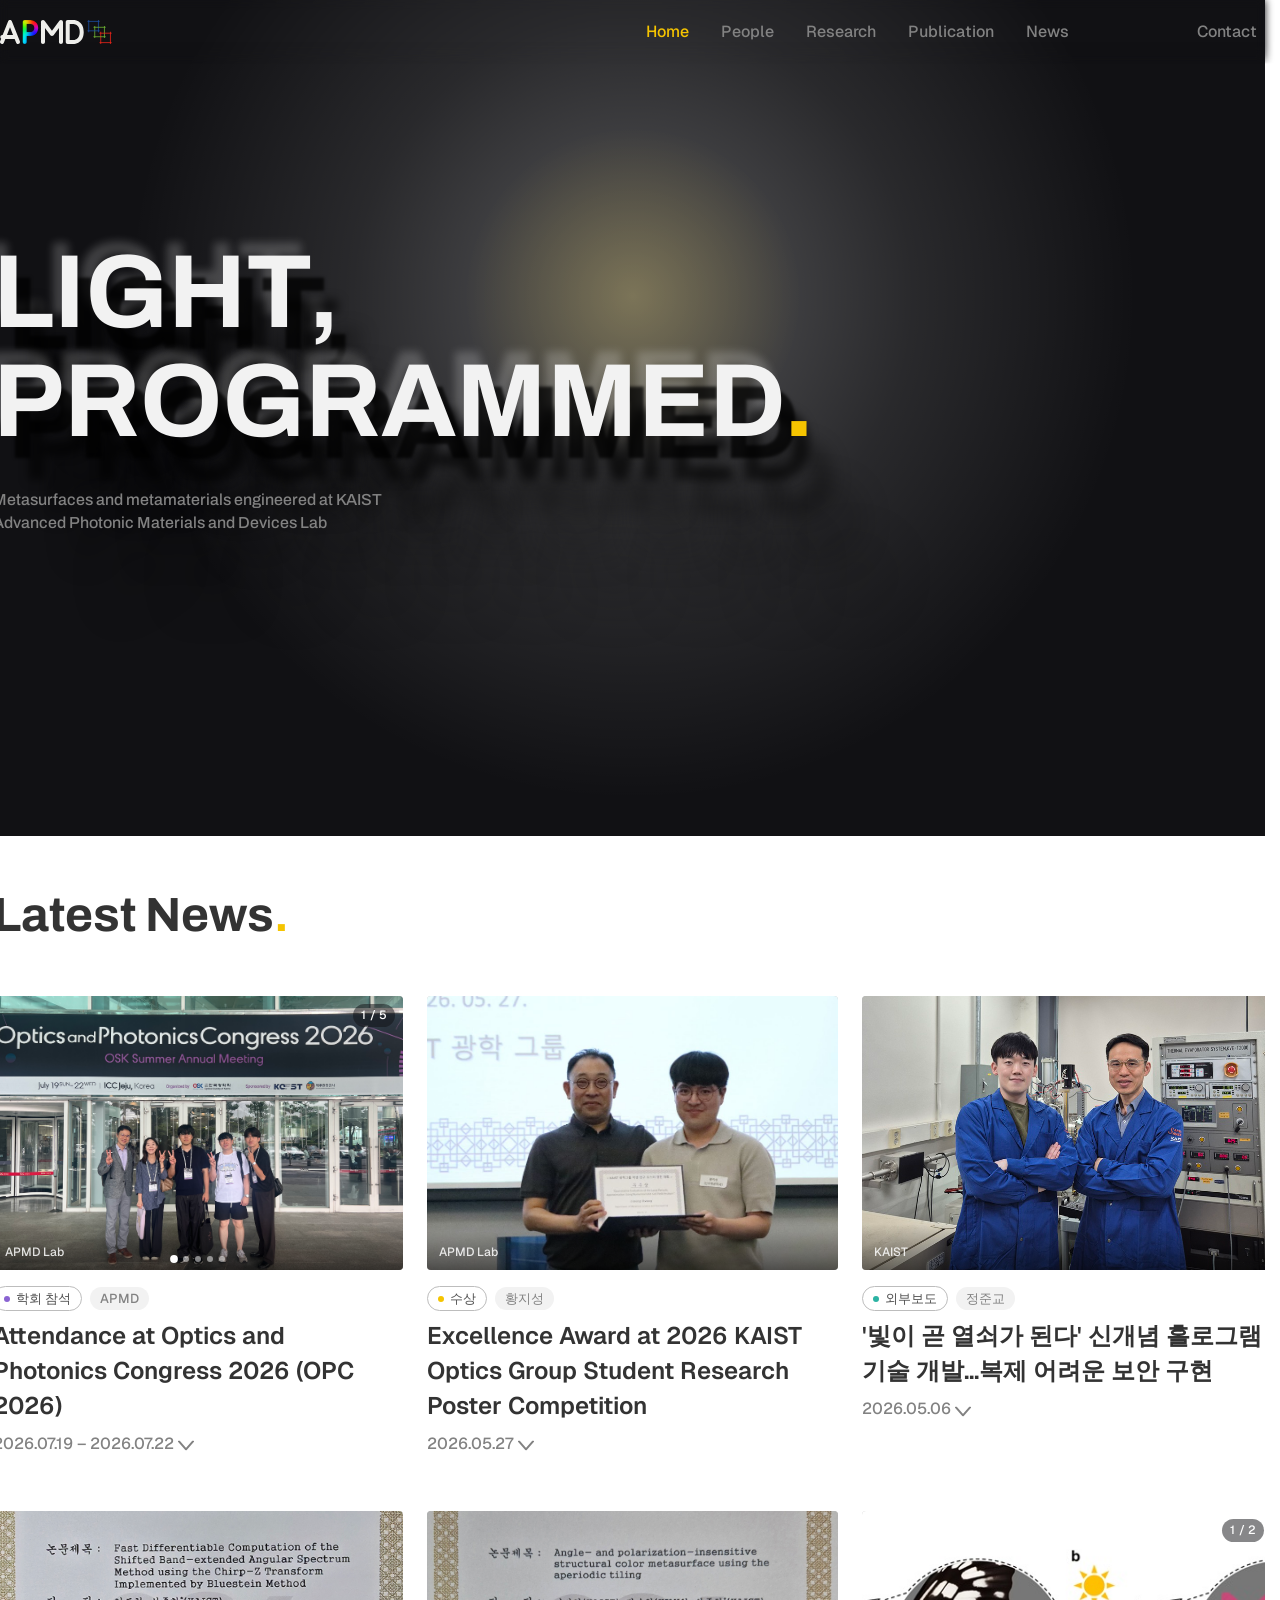
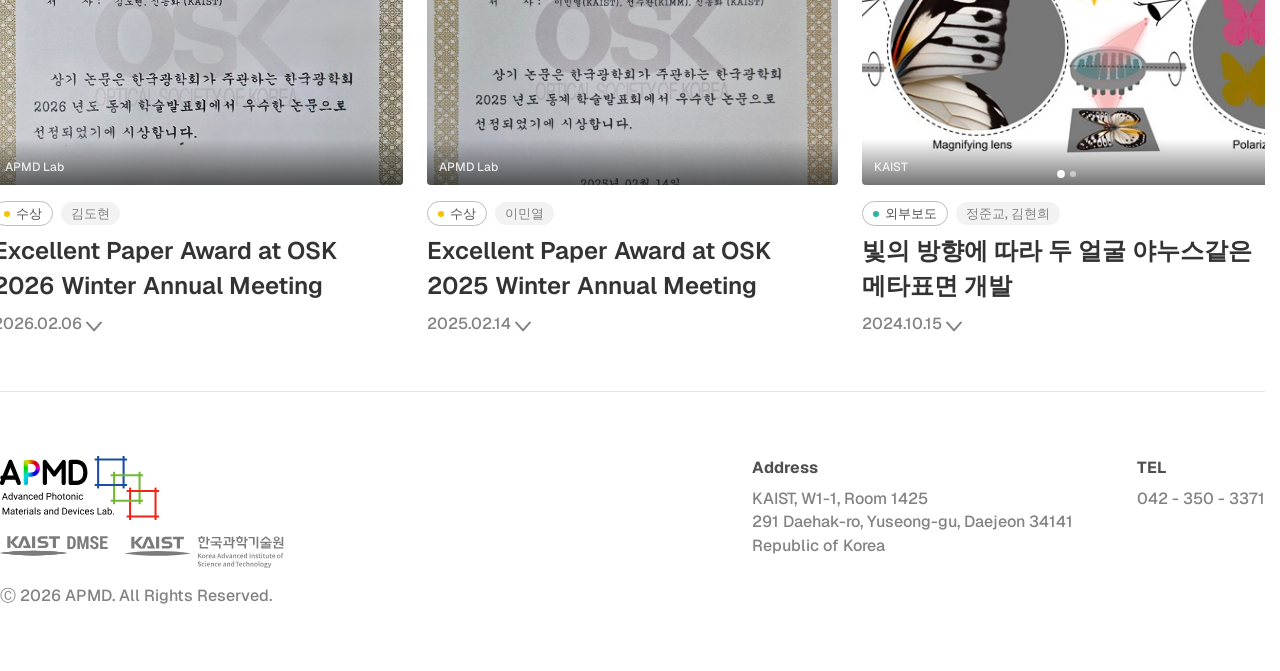
==== commit f1348ea3: "Add KAIST credit to Janus metasurface figures, add lab full name to hero subtitle Co-Authored-By: Cl" ====
--- a/index.html
+++ b/index.html
@@ -29,6 +29,7 @@
           </h1>
           <p class="hero__subtitle">
             Metasurfaces and metamaterials engineered at KAIST<br />
+            Advanced Photonic Materials and Devices Lab
           </p>
         </div>
       </section>
--- a/styles.css
+++ b/styles.css
@@ -2620,6 +2620,26 @@
   display: flex;
   align-items: flex-start;
   gap: 24px;
+  border-radius: 8px;
+}
+
+/* Flashes once when this card is the one a ?paper=<slug> deep link (a
+   research topic's "Representative Publications" citation, see
+   research-detail-render.js) pointed at — scrollToRequestedPublication in
+   publication-render.js adds this class and removes it again once the
+   animation ends, so it doesn't linger as a permanent visual state. */
+@keyframes publication-card-highlight-flash {
+  0%,
+  40% {
+    box-shadow: 0 0 0 3px var(--accent);
+  }
+  100% {
+    box-shadow: 0 0 0 3px transparent;
+  }
+}
+
+.publication-card--highlight {
+  animation: publication-card-highlight-flash 1.8s ease-out;
 }
 
 /* object-fit: contain (not cover) — these are real paper figures, often
@@ -3128,11 +3148,6 @@
   opacity: 0;
   transform: translateY(28px);
   transition: opacity 0.6s ease, transform 0.6s ease;
-  /* Now a real <a> (see research-render.js) rather than a plain <div> —
-     reset link defaults so it still reads as a card, not a text link. */
-  text-decoration: none;
-  color: inherit;
-  cursor: pointer;
 }
 
 .research-card.is-visible {
@@ -3140,10 +3155,11 @@
   transform: translateY(0);
 }
 
-/* Hovering anywhere on the card highlights just the "more" affordance in
-   the accent color — the same "hover the card, one specific element lights
-   up" pattern as .publication-card:hover .publication-card__doi. */
-.research-card:hover .research-card__more {
+/* "more >" is the only clickable part of the card (see research-render.js)
+   — hovering it is what lights it up, and that same element is the real
+   <a>, so the click target matches the hover affordance exactly instead of
+   the whole card silently being a link underneath it. */
+.research-card__more:hover {
   color: var(--accent);
 }
 
@@ -3203,13 +3219,15 @@
 }
 
 /* Same visual as .news-card__more/.news-card__chevron in their "open"
-   resting state (text visible, chevron pointing right), just static —
-   there's no hover/click behavior to open into here. */
+   resting state (text visible, chevron pointing right). A real <a> (see
+   research-render.js) — text-decoration/color reset so it still reads as
+   this same static affordance, not a text link, until it's hovered. */
 .research-card__more {
   display: inline-flex;
   align-items: center;
   gap: 4px;
-  color: var(--gray-3);
+  color: var(--gray-4);
+  text-decoration: none;
   transition: color 0.25s ease;
 }
 
@@ -3282,27 +3300,58 @@
   color: var(--accent);
 }
 
-/* One image fills the row; more than one wrap into an even grid — same
-   object-fit: contain as the list card's own image (these are figures, not
-   photos, so nothing should get cropped to fill a box). */
+/* Photo column on the left, text on the right — same arrangement as
+   .news-post (news.html), not the old top-photo/bottom-text stack. The
+   fixed column width is the exact same formula as .news-post__frame (5
+   grid columns, or 506px flat below 1440) so both pages' photo columns
+   line up at the same size. align-items: flex-start for the same reason
+   as .news-post: a short topic's gallery shouldn't stretch tall to match
+   a long one's text, nor vice versa. */
+.research-detail__layout {
+  display: flex;
+  align-items: flex-start;
+  gap: 40px;
+}
+
+/* More than one image wraps into an even grid, each a fixed-ratio box
+   (object-fit: contain, same as the list card's own image — these are
+   figures, not photos, so nothing should get cropped to fill a box). The
+   column's own fixed width (above) already keeps a single image from
+   ballooning oversized, so unlike the old top-of-page layout this needs no
+   separate single-image size cap. */
 .research-detail__gallery {
+  flex: 0 0 max(506px, calc(5 * var(--col-w) + 4 * var(--grid-gap)));
+  width: max(506px, calc(5 * var(--col-w) + 4 * var(--grid-gap)));
   display: grid;
-  grid-template-columns: repeat(auto-fit, minmax(320px, 1fr));
+  grid-template-columns: repeat(auto-fit, minmax(240px, 1fr));
   gap: 24px;
 }
 
 .research-detail__image {
   width: 100%;
-  height: 432px;
+  aspect-ratio: 4 / 3;
   object-fit: contain;
   display: block;
   border-radius: 4px;
   box-shadow: 0 0 16px rgba(0, 0, 0, 0.15);
-  background: var(--gray-4);
-}
-
-.research-detail__gallery:has(.research-detail__image:only-child) .research-detail__image {
-  grid-column: 1 / -1;
+}
+
+.research-detail__content {
+  flex: 1;
+  min-width: 0;
+  display: flex;
+  flex-direction: column;
+  gap: 32px;
+}
+
+@media (max-width: 900px) {
+  .research-detail__layout {
+    flex-direction: column;
+  }
+
+  .research-detail__gallery {
+    width: 100%;
+  }
 }
 
 .research-detail__body {
@@ -3321,11 +3370,54 @@
   color: var(--gray-2);
 }
 
-@media (max-width: 900px) {
-  .research-detail__image {
-    height: auto;
-    aspect-ratio: 4 / 3;
-  }
+/* Related publications listed under a topic's own body text (see
+   research-data.js's detail.publications and research-detail-render.js) —
+   plain citation lines, no figure thumbnails needed since publication.html
+   already carries each paper's image. */
+.research-detail__publications {
+  display: flex;
+  flex-direction: column;
+  gap: 16px;
+  max-width: 800px;
+}
+
+.research-detail__publications-heading {
+  margin: 0;
+  font-family: var(--font-body);
+  font-weight: 600;
+  font-size: 20px;
+  color: var(--gray-2);
+}
+
+.research-detail__publications-list {
+  list-style: none;
+  margin: 0;
+  padding: 0;
+  display: flex;
+  flex-direction: column;
+  gap: 14px;
+}
+
+/* The whole citation is the hover target — clicking it deep-links to that
+   exact paper's own highlighted spot on publication.html (see
+   publication-render.js's scrollToRequestedPublication). */
+.research-detail__publication-link {
+  display: block;
+  font-family: var(--font-body);
+  font-weight: 500;
+  font-size: 15px;
+  line-height: 1.7;
+  color: var(--gray-3);
+  text-decoration: none;
+  transition: color 0.2s ease;
+}
+
+.research-detail__publication-link:hover {
+  color: var(--accent);
+}
+
+.research-detail__publication-journal {
+  font-style: italic;
 }
 
 /* ============================================================
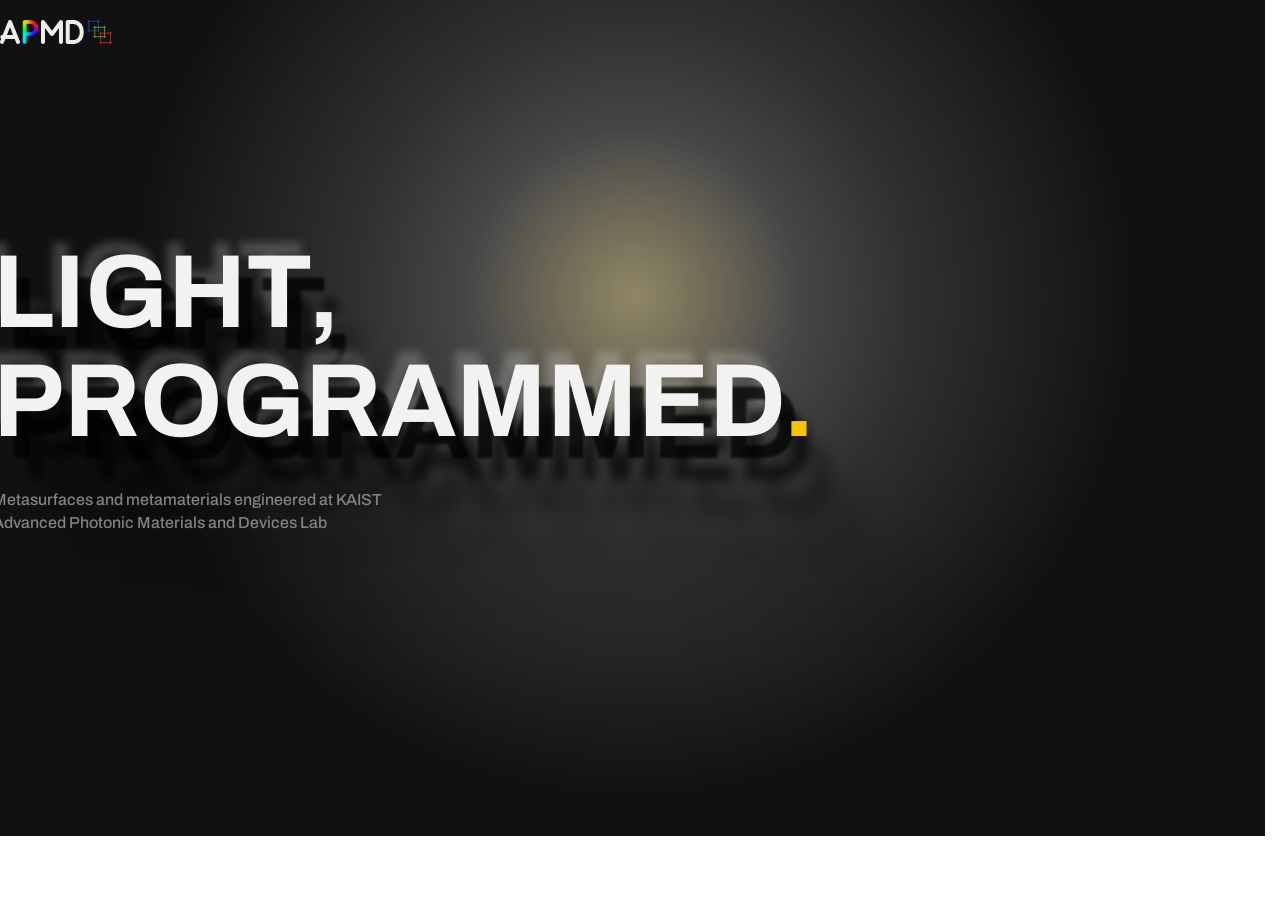
==== commit eaf23fa8: "Add Home hero intro: light streaks converge on pointer before reveal Adds hero-intro.js, driving a b" ====
--- a/index.html
+++ b/index.html
@@ -14,7 +14,7 @@
     />
     <link rel="stylesheet" href="styles.css" />
   </head>
-  <body>
+  <body class="hero-intro">
     <script src="scripts/components.js"></script>
 
     <site-header></site-header>
@@ -22,6 +22,12 @@
     <main class="page-container">
       <section class="hero">
         <div class="hero__spotlight" aria-hidden="true"></div>
+        <!-- A burst of small lights flies in and converges here before the
+             header/title reveal — see hero-intro.js. Only index.html's
+             <body> carries the "hero-intro" class this all keys off of
+             (styles.css), so every other page's header/hero keeps its
+             normal, immediate entrance. -->
+        <div class="hero__intro-lights" data-hero-intro aria-hidden="true"></div>
         <div class="hero__content">
           <h1 class="hero__title">
             LIGHT,<br />
@@ -49,6 +55,7 @@
 
     <script src="scripts/news-data.js"></script>
     <script src="scripts/news-render.js"></script>
+    <script src="scripts/hero-intro.js"></script>
     <script src="scripts/script.js"></script>
   </body>
 </html>
--- a/styles.css
+++ b/styles.css
@@ -237,6 +237,88 @@
   }
 }
 
+/* Home only (see index.html's <body class="hero-intro">): the header and
+   the hero's own title/subtitle stay hidden — overriding .site-header's
+   own unconditional reveal animation above, higher specificity (a class +
+   :not() + descendant beats a bare class) rather than reordering anything
+   — until hero-intro.js adds .hero-intro-ready once its light-convergence
+   animation actually finishes. Removing the override (by that class
+   appearing) is what lets .site-header's own animation actually run — a
+   CSS animation (re)plays whenever its animation-name value changes from
+   none to a real one, which is exactly what happens here. */
+body.hero-intro:not(.hero-intro-ready) .site-header,
+body.hero-intro:not(.hero-intro-ready) .site-header__glass-blur {
+  opacity: 0;
+  animation: none;
+}
+
+/* All three start at opacity: 0 — the CSS default before hero-intro.js's
+   first animation frame runs, matching the actual ask (nothing visible at
+   all at first, not even the spotlight glow sitting there pre-lit while
+   streaks fly into it, and not the logo popping in on its own separate
+   0.4s timer — .site-header__logo lives OUTSIDE .site-header, as a
+   sibling, specifically so the header's own backdrop-filter doesn't blur
+   it, which also means the header's own gating above never touched it).
+   From that first frame on, hero-intro.js owns all three directly (inline
+   style, overriding these), fading each in continuously as its own
+   light-convergence progress increases — not a single CSS animation fired
+   after some fixed delay, so "the text gradually appears as the point
+   brightens" is one continuous relationship, not separately-timed effects
+   that happen to land close together. The transition here is what makes
+   that reveal read as slow: hero-intro.js still writes a new opacity/
+   filter value every animation frame (~16ms apart), but with this in
+   place the ELEMENT never actually catches up to any single one of those
+   before the next arrives — it's continuously chasing a moving target,
+   which reads as one slow, smooth fade rather than however fast the
+   underlying progress value itself actually climbs. */
+body.hero-intro:not(.hero-intro-ready) .hero__content,
+body.hero-intro:not(.hero-intro-ready) .hero__spotlight,
+body.hero-intro:not(.hero-intro-ready) .site-header__logo {
+  opacity: 0;
+}
+
+body.hero-intro:not(.hero-intro-ready) .hero__content,
+body.hero-intro:not(.hero-intro-ready) .site-header__logo {
+  transition: opacity 1.1s ease-out, filter 1.1s ease-out;
+}
+
+@media (prefers-reduced-motion: reduce) {
+  body.hero-intro:not(.hero-intro-ready) .hero__content,
+  body.hero-intro:not(.hero-intro-ready) .hero__spotlight,
+  body.hero-intro:not(.hero-intro-ready) .site-header__logo {
+    opacity: 1;
+    transition: none;
+  }
+}
+
+/* display: none (not just hidden) — .home-news and site-footer are
+   everything below .hero, and removing them from layout entirely, rather
+   than just hiding them in place, is what makes the page's own total
+   height exactly .hero's own 100vh while the intro is running. That's
+   the actual mechanism behind "can't scroll down during the intro": with
+   nothing below the hero taking up any layout space, there's nothing to
+   scroll TO. .hero itself already clips its own overflow, so no separate
+   overflow: hidden on the page/body is needed either. Reappearing (a
+   plain fade, matching .site-header's own reveal-fade) happens at the
+   exact same trigger — .hero-intro-ready appearing — as the header's own
+   drop-in, per the ask that this show up at that same moment. */
+body.hero-intro:not(.hero-intro-ready) .home-news,
+body.hero-intro:not(.hero-intro-ready) site-footer {
+  display: none;
+}
+
+body.hero-intro.hero-intro-ready .home-news,
+body.hero-intro.hero-intro-ready site-footer {
+  animation: reveal-fade 0.4s ease-out both;
+}
+
+@media (prefers-reduced-motion: reduce) {
+  body.hero-intro.hero-intro-ready .home-news,
+  body.hero-intro.hero-intro-ready site-footer {
+    animation: none;
+  }
+}
+
 /* Reusable divider: sized to whatever container it's placed in (100% of its
    parent), never the raw viewport — drop it inside a padded container to
    inherit that padding, the way .site-footer does. */
@@ -387,6 +469,16 @@
   gap: 32px;
 }
 
+/* Close to its original, unmodified look — several attempts at making
+   the final gathered light "shine more strongly" (a --spot-boost custom
+   property scaling these stops up, then consolidating into one gradient
+   with brighter/paler stops) ended up reading as simply too bright
+   against .hero's own dark background, so all of that was reverted. Only
+   change from the true original: every alpha nudged up slightly (0.3→
+   0.36, 0.1→0.13, 0.22→0.28) — "just a little brighter," not another
+   attempt at "shines strongly." hero-intro.js's own opacity fade-in
+   (0 → 1 as its light-convergence progresses — see its own comment)
+   still applies on top of this, unchanged. */
 .hero__spotlight {
   position: absolute;
   inset: 0;
@@ -397,15 +489,148 @@
   background:
     radial-gradient(
       circle 700px at var(--spot-x, 50%) var(--spot-y, 40%),
-      rgba(255, 255, 255, 0.3),
-      rgba(255, 255, 255, 0.1) 40%,
+      rgba(255, 255, 255, 0.36),
+      rgba(255, 255, 255, 0.13) 40%,
       transparent 72%
     ),
     radial-gradient(
       circle 240px at var(--spot-x, 50%) var(--spot-y, 40%),
-      rgba(245, 196, 0, 0.22),
+      rgba(245, 196, 0, 0.28),
       transparent 70%
     );
+}
+
+/* Home hero intro — see hero-intro.js, which drives every streak's
+   transform/opacity directly, frame by frame, via requestAnimationFrame
+   rather than a CSS @keyframes animation. A shared CSS `perspective`
+   was tried first for the "3D" depth cue; its vanishing point (its own
+   center, by default) didn't line up with wherever a streak was actually
+   converging to, so the depth scaling and the 2D convergence disagreed
+   with each other instead of reinforcing the same motion. A manually
+   computed depth scale, driven by the same per-frame progress value that
+   also drives position, is what replaced it — position and depth can't
+   disagree with each other when one function computes both every frame.
+   hero-intro.js's own comment covers the rest (live pointer-tracking with
+   damping, the per-streak taper/stretch, the brightness-tied text/spotlight
+   fade-in). */
+.hero__intro-lights {
+  position: absolute;
+  inset: 0;
+  z-index: 5;
+  pointer-events: none;
+  /* Scopes each streak's mix-blend-mode: screen (.hero__intro-light) to
+     blending against ITS OWN SIBLINGS inside this container, rather than
+     the entire stacking context below it (the hero photo, .hero__spotlight,
+     everything) — same visual result here (blending screen against the
+     hero's own near-black background is close to a no-op either way), but
+     a much smaller/simpler composited group for the browser to actually
+     blend on every frame. With 200 streaks each running blur + two
+     box-shadow layers + a blend mode simultaneously, that per-frame
+     compositing cost is the most likely real cause of the animation
+     visibly stuttering, not the (one-time, not-per-frame) scroll-lock
+     toggle elsewhere. */
+  isolation: isolate;
+}
+
+/* Base resting look only — position (left/top: 0, moved via `transform:
+   translate()`) and every bit of motion/depth/stretch is set inline, per
+   frame, by hero-intro.js. Bright "head" at the bottom edge, fading to
+   nothing at the top: hero-intro.js's rotation always aligns this bottom
+   edge with the streak's actual current direction of travel (computed
+   from its real frame-to-frame position, not a pre-computed angle fixed
+   at creation time), so the brightest part of the streak is always the
+   one actually leading the motion, the way a real motion-blurred trail
+   works.
+
+   Plain rounded pill, no clip-path — a tapered trapezoid was tried (full
+   width trailing end, narrow leading tip, per the "start thick, end thin"
+   ask) and broke badly: combined with the filter: blur and mix-blend-mode
+   already on this element, it rendered as a solid black bar instead of a
+   light streak — clip-path + filter + mix-blend-mode together is a known
+   rough edge across browsers/GPUs, not something to keep fighting blind
+   with no way to see the actual result here. The "start thick, end thin"
+   perspective still needs a real fix, just not that one — see
+   hero-intro.js, which is a better place for it anyway (it already knows
+   each streak's real distance-to-target every frame; a per-frame scaleX
+   there doesn't need clip-path at all). */
+.hero__intro-light {
+  position: absolute;
+  top: 0;
+  left: 0;
+  /* hero-intro.js always sets its own width/height inline per streak
+     before this ever paints — these are just the sane fallback if that
+     somehow didn't run. */
+  width: 5px;
+  height: 44px;
+  border-radius: 999px;
+  /* Pivot at the bottom-center, not the element's default center. The
+     bottom edge is the opaque, leading end (see the gradient below — it
+     fades to 0 at the top), and hero-intro.js rotates/scales this element
+     so that end always points at the live target. With the default
+     center-based origin, translate(x, y) in hero-intro.js placed the
+     SHAPE'S CENTER at (x, y) — but at up to 5x size and several x more
+     motion-blur stretch, a streak can be 200+ visual pixels long, so its
+     leading tip could already be well past the live target (poking out
+     visibly) while its still-far center hadn't tripped the disappear-
+     radius check yet. Anchoring the pivot at the tip instead makes (x, y)
+     BE the tip's real on-screen position — growing the streak via scale()
+     extends it backward, away from the target, and the distance check in
+     hero-intro.js now tests the exact point that was overshooting. */
+  transform-origin: 50% 100%;
+  /* --hue is set per-streak, inline, by hero-intro.js — a narrow warm band
+     (40–60), not a full rainbow, and LOW saturation here (25%, was 85%)
+     — aiming at a reference photo of a classic hyperspace starfield,
+     whose streaks are essentially white with the faintest warm/blue
+     tint, not distinctly colored. High, shared lightness/saturation
+     still means every streak reads as equally "pale," just with a
+     whisper of hue difference, not some looking washed out next to
+     punchier ones.
+
+     Peak alpha 0.92, not 0.55 — at 0.55, the box-shadow below (which
+     draws OUTSIDE the shape's own edge, not inside it) was the brightest
+     thing here, and this fill — the only thing actually covering the
+     INTERIOR — was comparatively dim. Blurring the whole element then
+     smeared that outer glow into a bright ring right around the edge
+     while the dimmer interior stayed relatively dark in the middle — a
+     donut, not a solid streak. A near-opaque fill is what actually makes
+     the inside as bright as the edge. Still faded to 0 at the trailing
+     end (the top), via alpha — that's a different axis (along the
+     streak's length) from the ring problem above (across its width) and
+     is unaffected by this. */
+  background: linear-gradient(
+    to bottom,
+    hsl(var(--hue, 45) 15% 96% / 0) 0%,
+    hsl(var(--hue, 45) 15% 99% / 1) 60%,
+    hsl(var(--hue, 45) 10% 100% / 1) 100%
+  );
+  /* Down from 14px, then 11px, then 7px, then 3px, briefly up to 5px —
+     that 5px read as hazy/foggy rather than bright, because blur spreads
+     brightness out instead of concentrating it; a "light" reads as
+     bright and fairly crisp, not diffuse. Back to 3px, with the actual
+     fix for the flat/glow-less look being the gradient above instead: a
+     near-white, fully-opaque, LOW-saturation hot core (was a warm-hued
+     0.98-alpha fill) — a real bright light desaturates toward white at
+     its brightest point rather than staying tinted. */
+  filter: blur(3px);
+  /* Removed entirely (was one layer, down from two) — box-shadow is its
+     own separate blurred layer the browser recomputes every frame on top
+     of filter: blur and mix-blend-mode below, and at the bigger per-streak
+     sizes now in play (see sizeScale in hero-intro.js) that extra layer's
+     own blur radius scales with it too. The fill's high alpha plus
+     filter: blur already carries most of the "soft halo" look on their
+     own — this was the next-cheapest thing to cut when 6x-scale streaks
+     were still stuttering. */
+  opacity: 0;
+  /* Normal alpha blending (the default) mixes overlapping colors like
+     paint, not light — where many differently-hued, semi-transparent
+     streaks converge on the same point, that averages toward a muddy,
+     DARKER tone instead of a brighter one, which is exactly the "dark
+     spot right where they meet" this was causing. screen is the
+     standard "light adding to light" blend: two overlapping streaks
+     brighten each other toward white instead of averaging toward gray,
+     which is what real overlapping light actually does. */
+  mix-blend-mode: screen;
+  will-change: transform, opacity;
 }
 
 .hero__content {
@@ -962,6 +1187,17 @@
 
 .news-card.is-open .news-card__toggle {
   color: var(--gray-4);
+}
+
+/* Once open, "more" is what actually navigates to news.html on the next
+   click (see news-render.js) — this highlights it, specifically, on hover,
+   the same per-element hover-to-accent affordance .research-card__more:hover
+   uses, rather than leaving it at the flat gray-4 the rule above sets for
+   the whole time the card is open regardless of where the pointer is. One
+   extra class of specificity over that rule (0,4,0 vs. 0,3,0) is what lets
+   this win on hover without needing !important or reordering either rule. */
+.news-card.is-open .news-card__toggle:hover {
+  color: var(--accent);
 }
 
 /* Two SEPARATE SVGs crossfading, not one down-chevron rotated -90° and
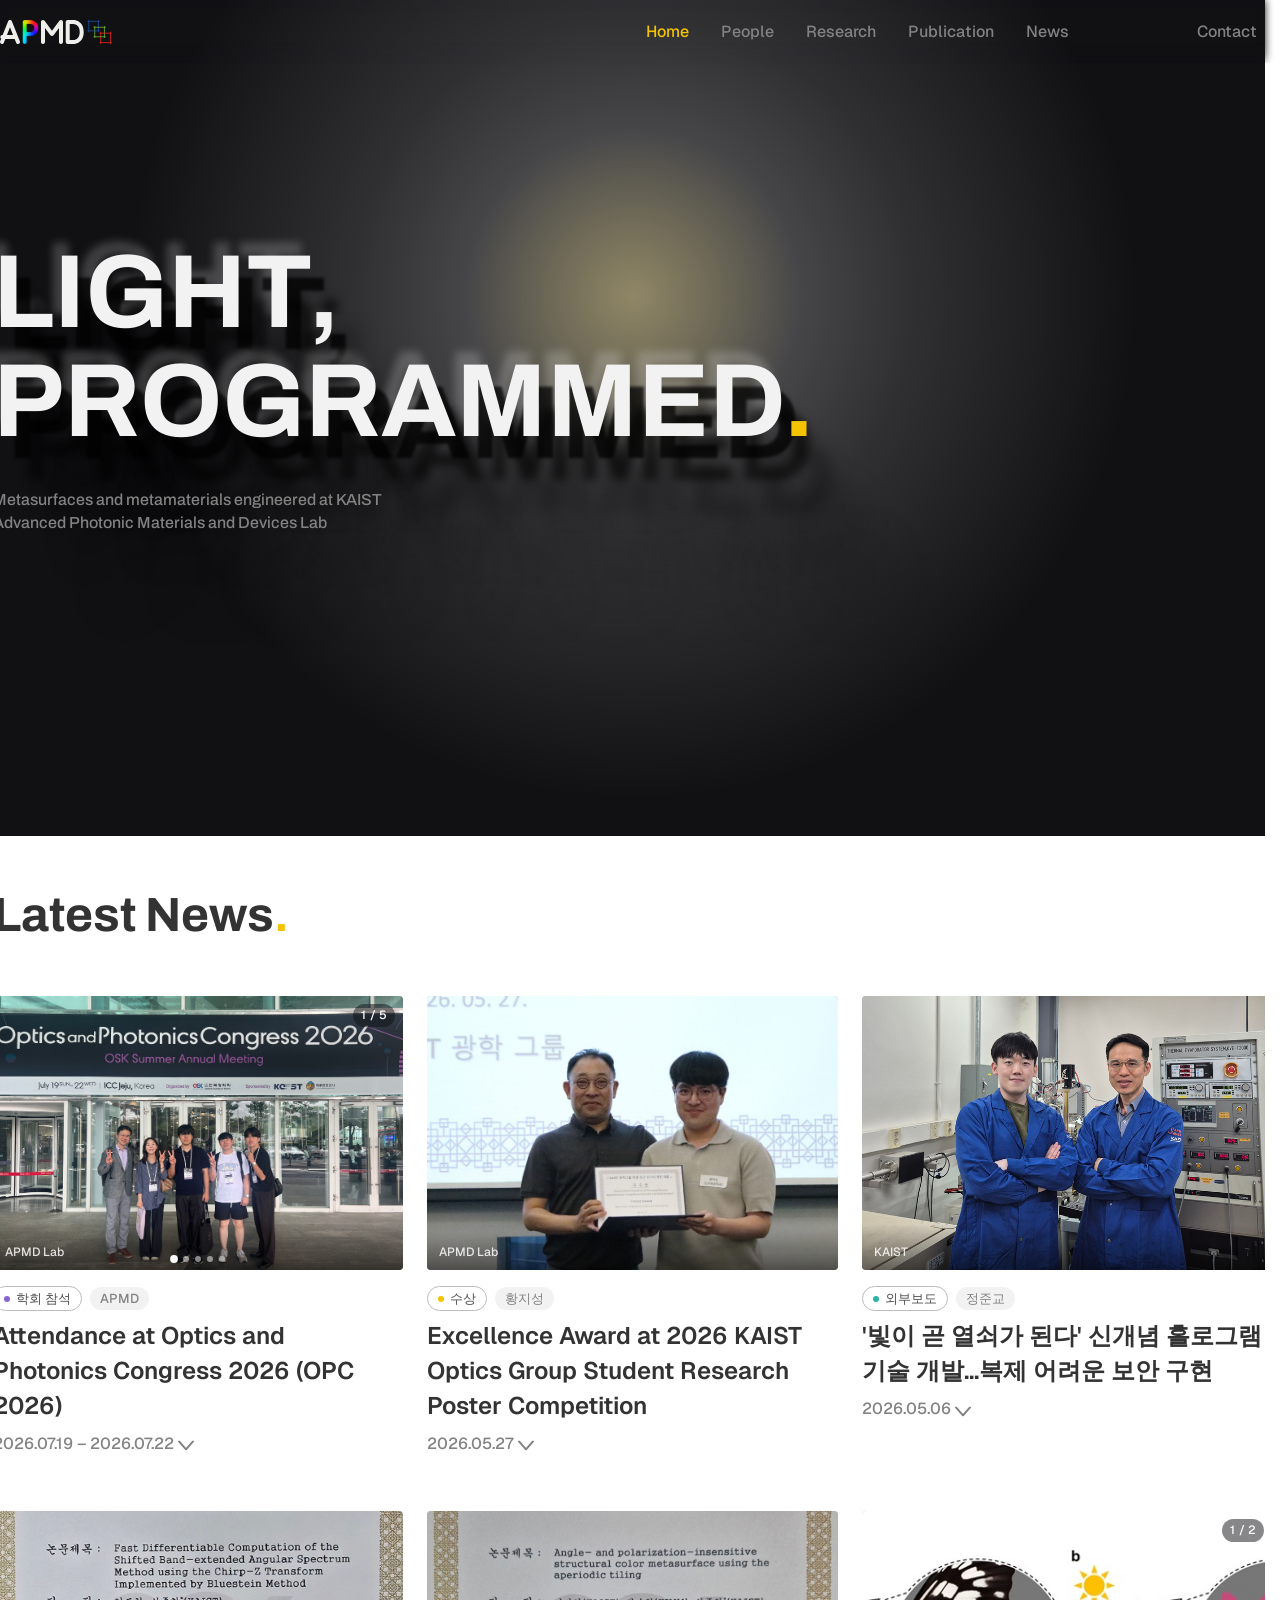
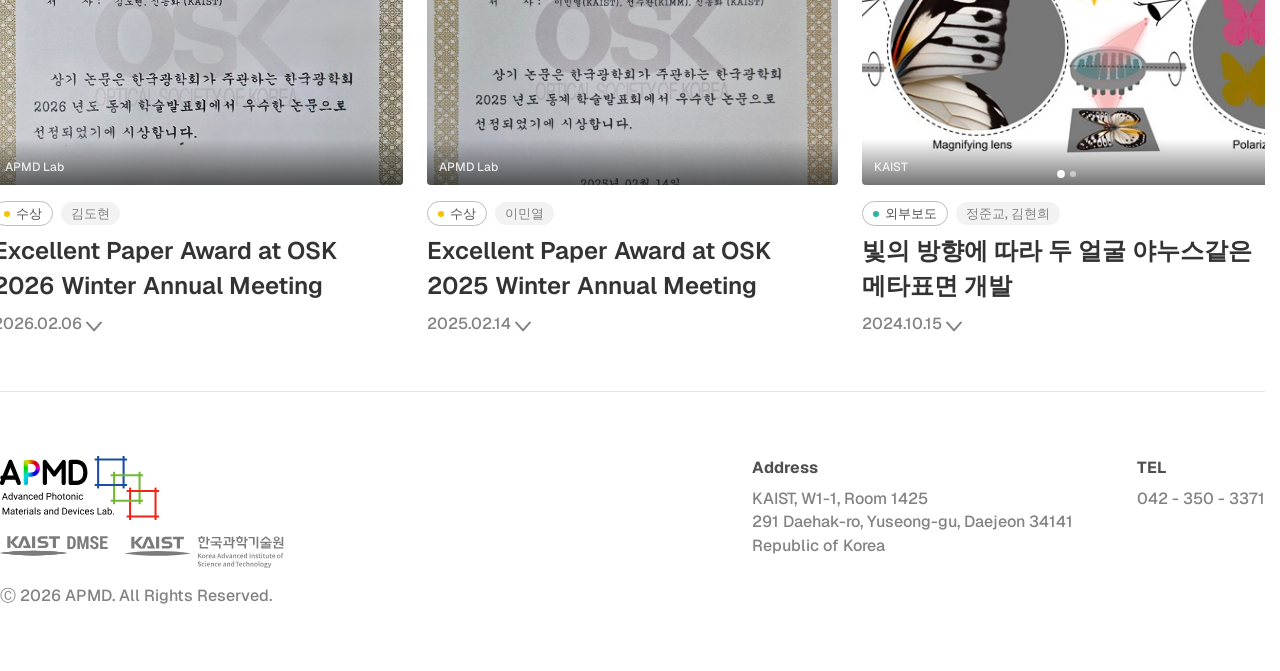
==== commit 3dc3dcfd: "Merge three research topics into Metasurface Platforms; disable hero intro Vectorial Holography, Bi-" ====
--- a/index.html
+++ b/index.html
@@ -14,7 +14,14 @@
     />
     <link rel="stylesheet" href="styles.css" />
   </head>
-  <body class="hero-intro">
+  <!-- The light-convergence intro (hero-intro.js) is gated entirely on
+       this class — removing it here is the actual "off switch": every
+       CSS rule keyed on body.hero-intro stops applying (so the header/
+       hero content/spotlight just render normally, immediately), and
+       hero-intro.js's own top-level check on this class turns its whole
+       script into a no-op. Nothing else needs to change to re-enable it
+       later — just add "hero-intro" back. -->
+  <body>
     <script src="scripts/components.js"></script>
 
     <site-header></site-header>
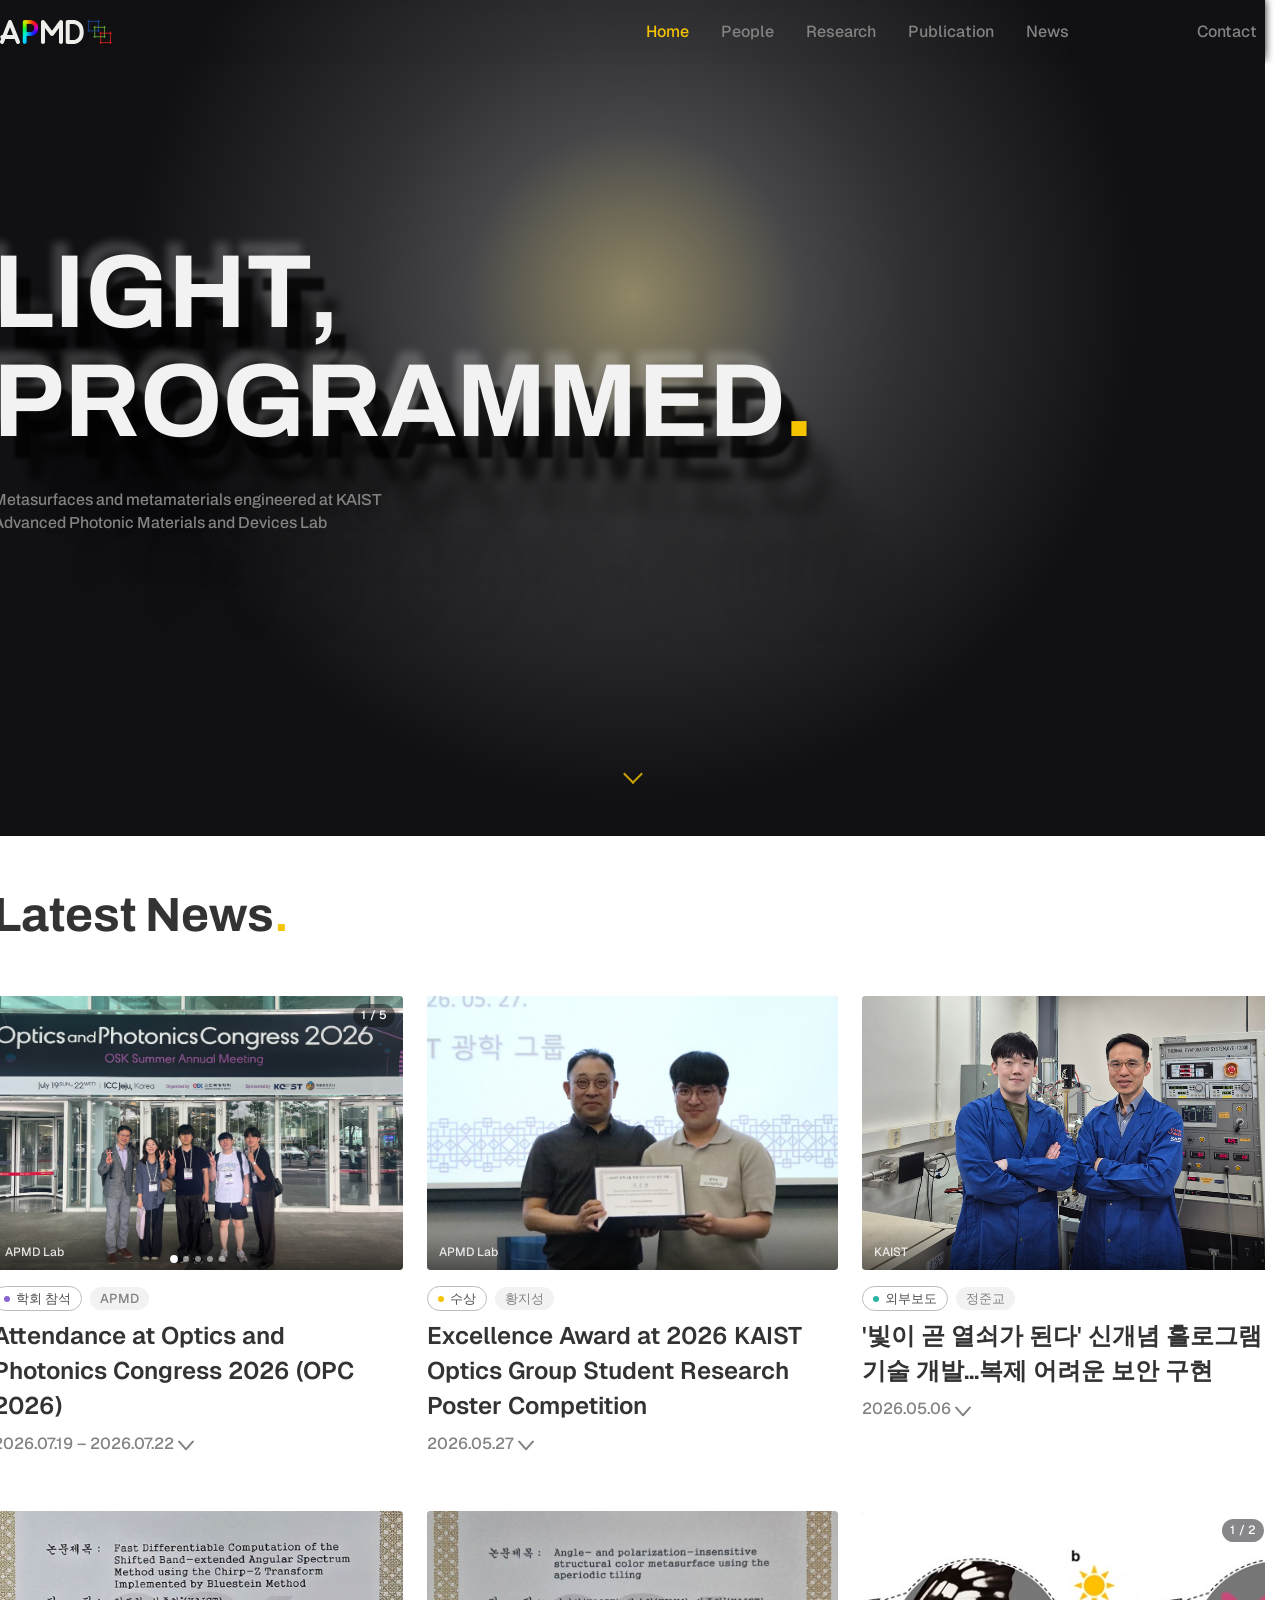
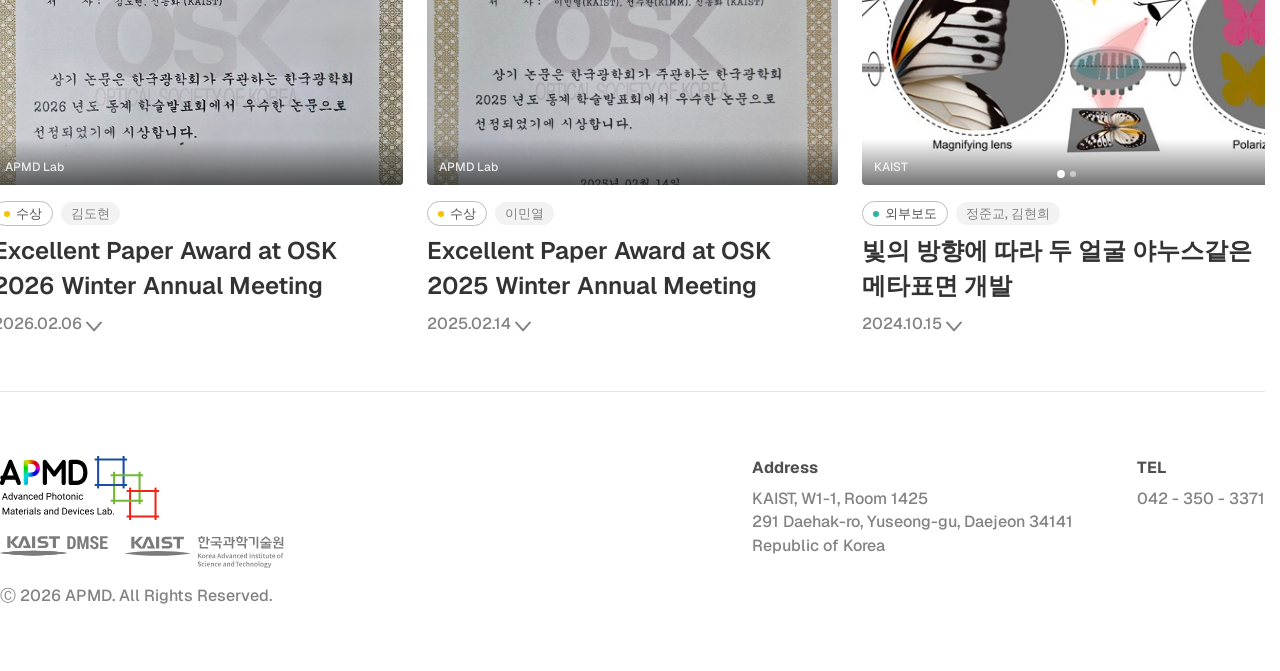
==== commit 3e7dad74: "Add bouncing scroll-down cue to full-viewport hero sections Home and Research heroes fill the entire" ====
--- a/index.html
+++ b/index.html
@@ -45,9 +45,15 @@
             Advanced Photonic Materials and Devices Lab
           </p>
         </div>
+
+        <a href="#home-news" class="hero-scroll-cue" aria-label="Scroll to content">
+          <span class="hero-scroll-cue__icon" aria-hidden="true">
+            <span class="hero-scroll-cue__chevron"></span>
+          </span>
+        </a>
       </section>
 
-      <section class="home-news">
+      <section class="home-news" id="home-news">
         <div class="home-news__inner">
           <div class="page-title-container">
             <h2 class="page-title">Latest News<span class="page-title__dot">.</span></h2>
--- a/styles.css
+++ b/styles.css
@@ -402,6 +402,71 @@
      see .home-news below for why "positioned but z-index:auto" wasn't
      reliable. */
   z-index: 1;
+}
+
+/* Scroll-down cue: both full-bleed heroes (.hero, .research-hero) fill the
+   entire viewport, so there's no peek of the next section hinting that
+   there's more below. A small bouncing chevron pinned to the bottom
+   center signals that, and doubles as a click-to-scroll shortcut to the
+   section right after the hero — the existing global a[href^="#"]
+   handler in script.js already smooth-scrolls it into view, so no extra
+   JS is needed for the click itself.
+   One shared selector (not duplicated per page): both hero sections are
+   already position: relative + overflow: hidden + 100svh, so this just
+   slots in as an absolutely positioned child of either. */
+.hero-scroll-cue {
+  position: absolute;
+  left: 50%;
+  bottom: clamp(20px, 5vh, 40px);
+  transform: translateX(-50%);
+  z-index: 2;
+  display: flex;
+  align-items: center;
+  justify-content: center;
+  width: 44px;
+  height: 44px;
+  opacity: 0.8;
+  transition: opacity 0.2s ease;
+}
+
+.hero-scroll-cue:hover,
+.hero-scroll-cue:focus-visible {
+  opacity: 1;
+}
+
+/* The bounce lives on this wrapper as a plain translateY, kept separate
+   from the chevron's own static rotate(45deg) below — animating both on
+   one element would have the bounce's translate happen inside the
+   chevron's already-rotated coordinate space and drift diagonally
+   instead of straight down. */
+.hero-scroll-cue__icon {
+  display: block;
+  animation: hero-scroll-cue-bounce 1.8s ease-in-out infinite;
+}
+
+.hero-scroll-cue__chevron {
+  display: block;
+  width: 14px;
+  height: 14px;
+  border-right: 2px solid var(--accent);
+  border-bottom: 2px solid var(--accent);
+  transform: rotate(45deg);
+}
+
+@keyframes hero-scroll-cue-bounce {
+  0%,
+  100% {
+    transform: translateY(0);
+  }
+  50% {
+    transform: translateY(8px);
+  }
+}
+
+@media (prefers-reduced-motion: reduce) {
+  .hero-scroll-cue__icon {
+    animation: none;
+  }
 }
 
 /* Wraps the NEWS title + grid so the two scroll together as one solid
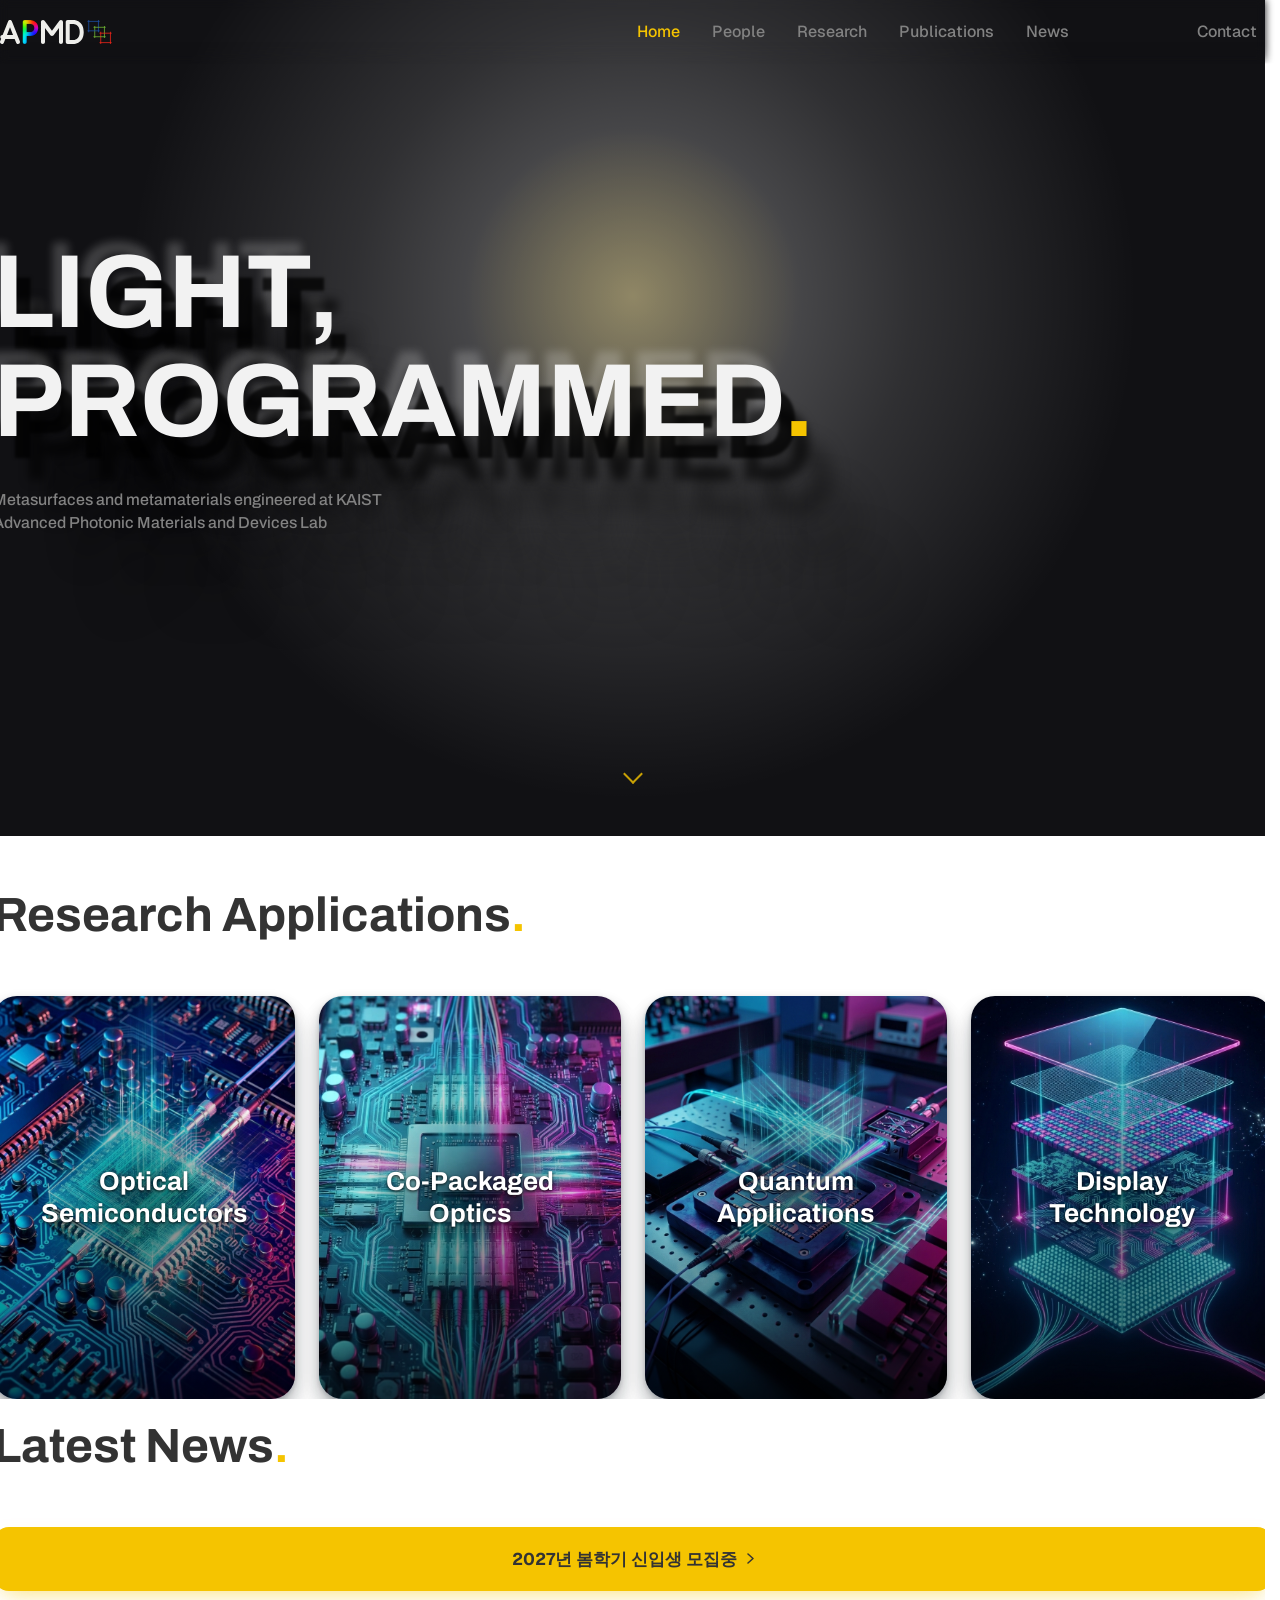
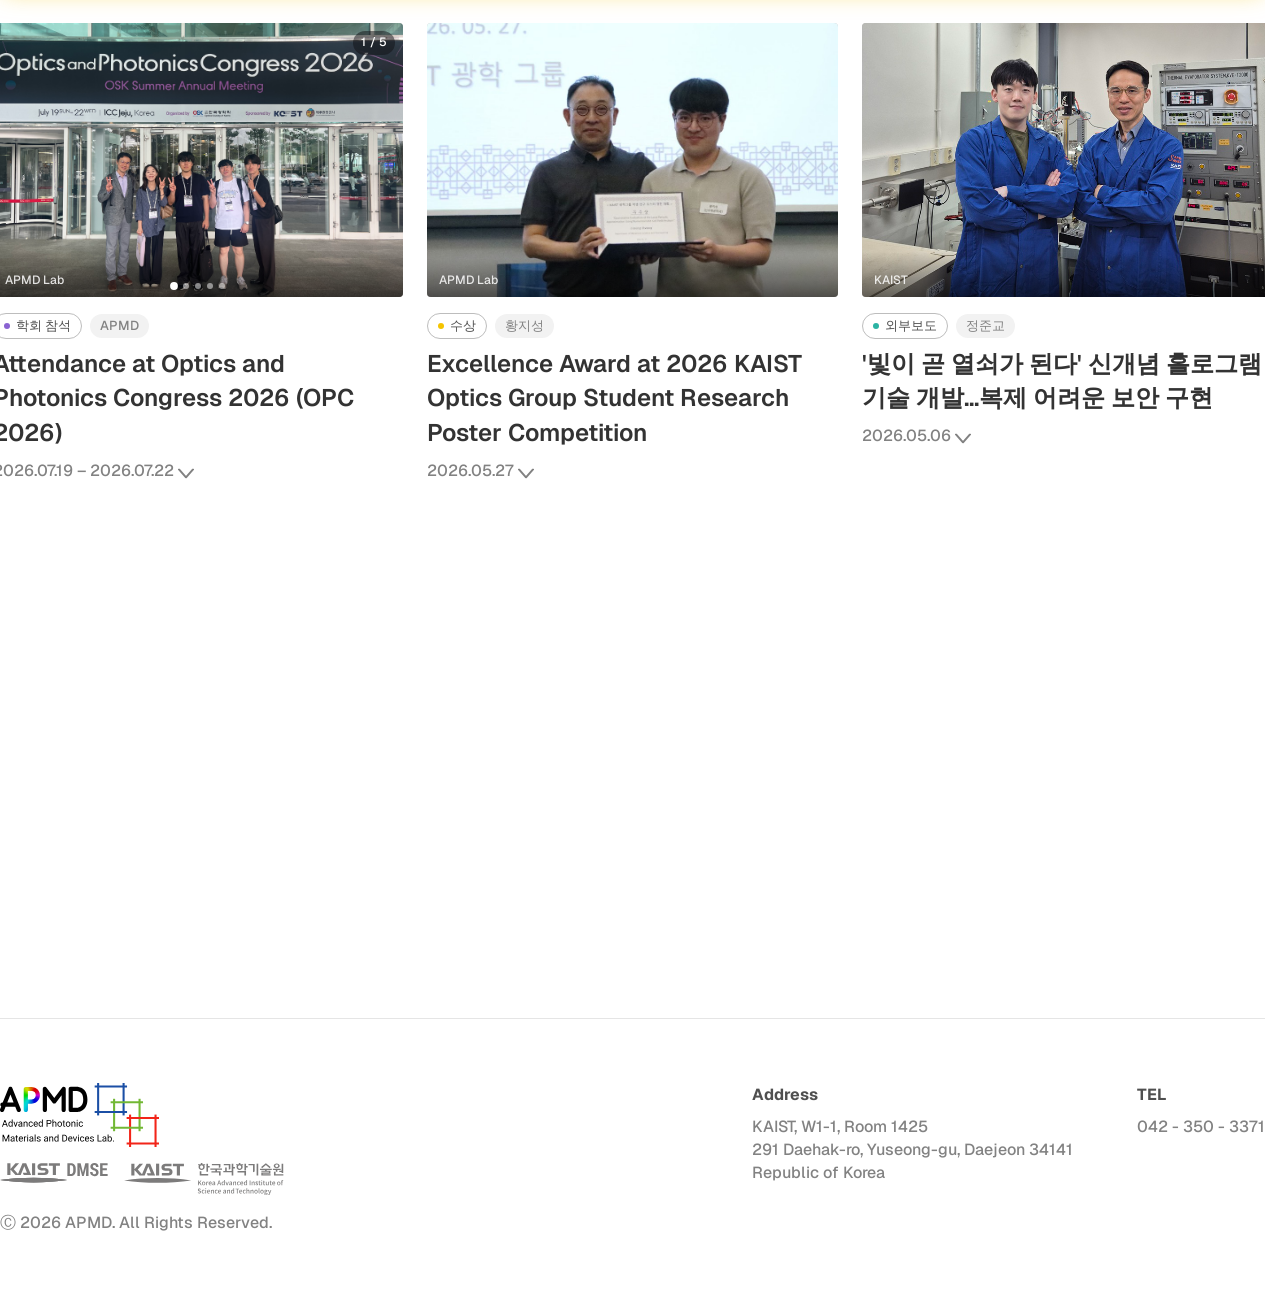
==== commit b81de820: "Add Research Applications section to home page - New section between the hero and Latest News with 4" ====
--- a/index.html
+++ b/index.html
@@ -46,11 +46,86 @@
           </p>
         </div>
 
-        <a href="#home-news" class="hero-scroll-cue" aria-label="Scroll to content">
+        <a href="#application-areas" class="hero-scroll-cue" aria-label="Scroll to content">
           <span class="hero-scroll-cue__icon" aria-hidden="true">
             <span class="hero-scroll-cue__chevron"></span>
           </span>
         </a>
+      </section>
+
+      <section class="application-areas" id="application-areas">
+        <div class="application-areas__inner">
+          <div class="page-title-container">
+            <h2 class="page-title">Research Applications<span class="page-title__dot">.</span></h2>
+          </div>
+
+          <div class="application-grid">
+            <button
+              type="button"
+              class="application-card"
+              style="--app-photo: url('assets/applications/optical-semiconductors.jpg')"
+            >
+              <span class="application-card__bg" aria-hidden="true"></span>
+              <span class="application-card__scrim" aria-hidden="true"></span>
+              <span class="application-card__glass">
+                <span class="application-card__title">Optical Semiconductors</span>
+                <span class="application-card__desc"
+                  >Metasurface-integrated photonic components that bring on-chip light control to
+                  semiconductor devices, from beam steering to wavelength-selective filtering.</span
+                >
+              </span>
+            </button>
+
+            <button
+              type="button"
+              class="application-card"
+              style="--app-photo: url('assets/applications/co-packaged-optics.jpg')"
+            >
+              <span class="application-card__bg" aria-hidden="true"></span>
+              <span class="application-card__scrim" aria-hidden="true"></span>
+              <span class="application-card__glass">
+                <span class="application-card__title">Co-Packaged Optics</span>
+                <span class="application-card__desc"
+                  >Ultra-compact metasurface optics packaged directly alongside electronic chips,
+                  enabling the dense, low-loss optical interconnects next-generation data centers
+                  need.</span
+                >
+              </span>
+            </button>
+
+            <button
+              type="button"
+              class="application-card"
+              style="--app-photo: url('assets/applications/quantum-applications.jpg')"
+            >
+              <span class="application-card__bg" aria-hidden="true"></span>
+              <span class="application-card__scrim" aria-hidden="true"></span>
+              <span class="application-card__glass">
+                <span class="application-card__title">Quantum Applications</span>
+                <span class="application-card__desc"
+                  >Structured-light metasurfaces for generating and manipulating entangled photon
+                  states, toward compact building blocks for quantum communication and sensing.</span
+                >
+              </span>
+            </button>
+
+            <button
+              type="button"
+              class="application-card"
+              style="--app-photo: url('assets/applications/display-technology.jpg')"
+            >
+              <span class="application-card__bg" aria-hidden="true"></span>
+              <span class="application-card__scrim" aria-hidden="true"></span>
+              <span class="application-card__glass">
+                <span class="application-card__title">Display Technology</span>
+                <span class="application-card__desc"
+                  >Nanostructured color and holographic metasurfaces for ultra-thin displays and
+                  augmented-reality optics, in place of bulky conventional optical stacks.</span
+                >
+              </span>
+            </button>
+          </div>
+        </div>
       </section>
 
       <section class="home-news" id="home-news">
@@ -58,6 +133,13 @@
           <div class="page-title-container">
             <h2 class="page-title">Latest News<span class="page-title__dot">.</span></h2>
           </div>
+
+          <a class="recruit-banner" href="contact.html">
+            <span class="recruit-banner__text">2027년 봄학기 신입생 모집중</span>
+            <svg class="recruit-banner__chevron" width="7" height="11" viewBox="0 0 7 11" fill="none" aria-hidden="true">
+              <path d="M1 1L6 5.5L1 10" stroke="currentColor" stroke-width="1.5" stroke-linecap="round" stroke-linejoin="round" />
+            </svg>
+          </a>
 
           <div class="news-grid" data-news-grid></div>
         </div>
@@ -68,6 +150,7 @@
 
     <script src="scripts/news-data.js"></script>
     <script src="scripts/news-render.js"></script>
+    <script src="scripts/application-cards.js"></script>
     <script src="scripts/hero-intro.js"></script>
     <script src="scripts/script.js"></script>
   </body>
--- a/styles.css
+++ b/styles.css
@@ -302,17 +302,20 @@
    plain fade, matching .site-header's own reveal-fade) happens at the
    exact same trigger — .hero-intro-ready appearing — as the header's own
    drop-in, per the ask that this show up at that same moment. */
+body.hero-intro:not(.hero-intro-ready) .application-areas,
 body.hero-intro:not(.hero-intro-ready) .home-news,
 body.hero-intro:not(.hero-intro-ready) site-footer {
   display: none;
 }
 
+body.hero-intro.hero-intro-ready .application-areas,
 body.hero-intro.hero-intro-ready .home-news,
 body.hero-intro.hero-intro-ready site-footer {
   animation: reveal-fade 0.4s ease-out both;
 }
 
 @media (prefers-reduced-motion: reduce) {
+  body.hero-intro.hero-intro-ready .application-areas,
   body.hero-intro.hero-intro-ready .home-news,
   body.hero-intro.hero-intro-ready site-footer {
     animation: none;
@@ -504,16 +507,91 @@
   background-size: 1px 1px;
 }
 
-/* The "elevated above the hero" shadow lives on a zero-height pseudo-element
-   pinned to .home-news's own TOP edge, not as a box-shadow on .home-news
-   itself. Tuning a box-shadow's blur/offset/spread so it never bleeds past
-   the element's own bottom edge (reaching the footer below it) turned out
-   to be fragile — the actual rendered blur extent isn't guaranteed to match
-   that arithmetic exactly. Anchoring it to a 0-height strip at the top
-   instead means even its worst-case downward bleed lands well inside
-   .home-news's own (opaque, several-hundred-px-tall) box, nowhere near its
-   bottom edge, regardless of exactly how far the blur really reaches. */
-.home-news::before {
+/* The "elevated above the hero" shadow used to live here, but .home-news
+   isn't the section directly covering the parallaxed hero anymore —
+   .application-areas (inserted right after .hero) is, and now owns that
+   shadow instead. See .application-areas::before. */
+
+.home-news__inner {
+  margin: 0 auto;
+  padding: 64px var(--side-padding) 0;
+  display: flex;
+  flex-direction: column;
+  gap: 32px;
+}
+
+/* Admissions call-to-action, sitting right above "Latest News." — solid
+   accent fill (the one spot of real color-block emphasis on an otherwise
+   grayscale/editorial home page) is deliberate: this is a time-bound
+   announcement competing for attention, not another piece of long-lived
+   editorial content, so it's styled to read as urgent rather than blend
+   in with the rest of the page. */
+.recruit-banner {
+  display: flex;
+  align-items: center;
+  justify-content: center;
+  gap: 10px;
+  padding: 20px 24px;
+  border-radius: 16px;
+  background: var(--accent);
+  color: var(--gray-1);
+  text-decoration: none;
+  font-family: var(--font-body);
+  font-weight: 700;
+  font-size: 17px;
+  text-align: center;
+  box-shadow: 0 10px 24px -10px rgba(245, 196, 0, 0.6);
+  transition: transform 0.25s ease, box-shadow 0.25s ease, background 0.25s ease;
+}
+
+.recruit-banner:hover,
+.recruit-banner:focus-visible {
+  background: #ffd633;
+  transform: translateY(-2px);
+  box-shadow: 0 16px 32px -10px rgba(245, 196, 0, 0.7);
+}
+
+.recruit-banner__chevron {
+  flex: none;
+  color: var(--gray-1);
+  transition: transform 0.25s ease;
+}
+
+.recruit-banner:hover .recruit-banner__chevron,
+.recruit-banner:focus-visible .recruit-banner__chevron {
+  transform: translateX(4px);
+}
+
+/* Applications — sits between .hero and .home-news, same full-bleed
+   opaque-sheet pattern as .home-news (see its own comments above for why:
+   break out of .page-container, explicit z-index above .hero's parallax,
+   opaque image-not-color background). Being the section directly after
+   .hero, it's also the one that now carries the "elevated above the
+   hero" top-edge shadow .home-news used to own. */
+.application-areas {
+  position: relative;
+  left: 50%;
+  right: 50%;
+  width: 100vw;
+  margin-left: -50vw;
+  margin-right: -50vw;
+  /* Cancels .page-container's own 32px flex `gap` to .home-news right
+     after it. Without this, that 32px is a literal transparent hole in an
+     otherwise unbroken opaque-sheet chain — normally harmless (whatever
+     sits behind is the same white as both sheets), but .hero's parallax
+     (see script.js) makes it drag visibly behind real scroll speed, so it
+     can still be showing through that gap by the time the gap itself
+     scrolls past. Flush against .home-news removes the hole outright
+     instead of just tuning how long it stays hidden. */
+  margin-bottom: -32px;
+  z-index: 2;
+  background-color: var(--bg);
+  background-image: url("data:image/svg+xml,%3Csvg xmlns='http://www.w3.org/2000/svg' width='1' height='1'%3E%3Crect width='1' height='1' fill='%23fff'/%3E%3C/svg%3E");
+  background-repeat: repeat;
+  background-size: 1px 1px;
+}
+
+.application-areas::before {
   content: "";
   position: absolute;
   top: 0;
@@ -526,12 +604,300 @@
     0 -48px 80px -36px rgba(0, 0, 0, 0.4);
 }
 
-.home-news__inner {
+/* Top padding matches .home-news__inner's own convention (64px above a
+   96px-tall .page-title-container). Bottom padding is the odd one out,
+   and load-bearing: .application-areas's own -32px margin-bottom (see its
+   own comment) pulls .home-news up to overlap it by 32px so there's no
+   gap for the parallaxed hero to show through, and since .home-news
+   paints after it (opaque, same z-index), that overlap band is a hard
+   clip, not a fade — anything of .application-areas's own that reaches
+   into those last 32px just gets sliced off. The cards' own soft drop
+   shadow (see .application-card) extends well past their bottom edge, so
+   without this, that shadow was the thing getting visibly guillotined —
+   first by too little padding here, then (even after this padding grew)
+   by the shadow itself reaching further than the padding allowed once 4
+   of them sat side by side and their outer layers merged into one
+   continuous band; see that shadow's own comment for the fix on that
+   side. 98px leaves about 66px of actual clearance below the cards
+   before .home-news's overlap cuts it off, comfortably more than the
+   hover-state shadow's own ~62px farthest reach. */
+.application-areas__inner {
   margin: 0 auto;
-  padding: 64px var(--side-padding) 0;
+  padding: 64px var(--side-padding) 98px;
   display: flex;
   flex-direction: column;
   gap: 32px;
+}
+
+/* 4 cards across 12 columns — same column math as .news-card's span-4/
+   3-up layout, just split differently (span 3 × 4 cards). */
+.application-grid {
+  display: grid;
+  grid-template-columns: repeat(var(--grid-columns), 1fr);
+  gap: 32px var(--grid-gap);
+}
+
+.application-card {
+  grid-column: span 3;
+}
+
+@media (max-width: 900px) {
+  .application-grid {
+    grid-template-columns: repeat(2, 1fr);
+    gap: 32px;
+  }
+
+  .application-card {
+    grid-column: auto;
+  }
+}
+
+@media (max-width: 640px) {
+  .application-grid {
+    grid-template-columns: 1fr;
+  }
+}
+
+/* Tall glass cards: a real photo (cropped from the lab's own prism/
+   dispersion and SEM-into-butterfly-wing shots — see each card's
+   --app-photo in index.html) under a per-card color wash (--app-tint),
+   a dark scrim for legibility at rest, and an inset frosted-glass chip
+   that grows upward on hover/focus to reveal the description. Reset to a
+   plain <button> (left-aligned block, no native chrome) since these
+   aren't links, just a hover/focus/tap reveal — see application-cards.js
+   for the touch-tap toggle and the scroll-reveal that mirrors
+   .news-card's. The dual-direction soft shadow (a bright, broad one below
+   and a faint highlight along the top edge) is the same soft/raised
+   "neumorphic" idea as a light-on-light embossed card, adapted for a
+   white page background — the light member of the pair is an inset
+   highlight rather than a second cast shadow, since a pale shadow cast
+   onto white itself would simply be invisible. */
+.application-card {
+  position: relative;
+  display: block;
+  width: 100%;
+  box-sizing: border-box;
+  aspect-ratio: 3 / 4;
+  padding: 0;
+  margin: 0;
+  border: none;
+  border-radius: 24px;
+  overflow: hidden;
+  isolation: isolate;
+  background: none;
+  -webkit-appearance: none;
+  appearance: none;
+  -webkit-tap-highlight-color: transparent;
+  font: inherit;
+  color: inherit;
+  text-align: left;
+  cursor: pointer;
+  opacity: 0;
+  transform: translateY(28px);
+  /* Layered near-to-far (a tight, higher-contrast "contact" shadow right
+     at the edge, then a couple of progressively softer/broader ones)
+     reads as an actually-grounded shadow — a single wide, heavily
+     negative-spread blur had no contact point at all, just a vague haze.
+     Deliberately capped short, though: with 4 of these sitting side by
+     side, their outer layers merge into one continuous band under the
+     whole row, and .application-areas__inner only sets aside about 66px
+     of real clearance below the cards before .home-news's opaque overlap
+     cuts it off outright (see that padding's own comment) — a farther-
+     reaching version of this shadow was getting guillotined right there,
+     the exact same hard-clip problem as before, just from the shadow
+     being too long rather than the padding being too short. */
+  box-shadow:
+    0 2px 4px rgba(16, 24, 32, 0.18),
+    0 8px 16px rgba(16, 24, 32, 0.2),
+    0 18px 30px -8px rgba(16, 24, 32, 0.3),
+    inset 0 1px 0 rgba(255, 255, 255, 0.25);
+  transition: opacity 0.6s ease, transform 0.5s cubic-bezier(0.16, 1, 0.3, 1), box-shadow 0.4s ease;
+}
+
+.application-card.is-visible {
+  opacity: 1;
+  transform: translateY(0);
+}
+
+.application-card:hover,
+.application-card:focus-visible,
+.application-card.is-open {
+  transform: translateY(-8px);
+  box-shadow:
+    0 3px 6px rgba(16, 24, 32, 0.2),
+    0 12px 22px rgba(16, 24, 32, 0.26),
+    0 28px 44px -10px rgba(16, 24, 32, 0.36),
+    inset 0 1px 0 rgba(255, 255, 255, 0.35);
+}
+
+.application-card:focus-visible {
+  outline: 2px solid var(--accent);
+  outline-offset: 3px;
+}
+
+/* No color wash here (--app-tint was dropped) — these are illustrated
+   renders with their own strong, deliberate neon palette per card, not
+   the muted real photo crops that version was built to recolor. Overlaying
+   a tint on top would just mute the color they're actually there for. */
+.application-card__bg {
+  position: absolute;
+  inset: 0;
+  background-image: var(--app-photo);
+  background-size: cover;
+  background-position: center;
+  transform: scale(1.04);
+  transition: transform 0.6s cubic-bezier(0.16, 1, 0.3, 1);
+}
+
+.application-card:hover .application-card__bg,
+.application-card:focus-visible .application-card__bg,
+.application-card.is-open .application-card__bg {
+  transform: scale(1.12);
+}
+
+/* Center vignette (new) + the original bottom-weighted fade: at rest the
+   title sits in the middle of the card with no glass panel behind it yet
+   (see .application-card__glass below), so it needs contrast against
+   whatever the photo is doing in the MIDDLE of the frame too, not just
+   along the bottom edge. */
+.application-card__scrim {
+  position: absolute;
+  inset: 0;
+  background:
+    radial-gradient(ellipse at center, rgba(0, 0, 0, 0.4) 0%, transparent 62%),
+    linear-gradient(to top, rgba(0, 0, 0, 0.65) 0%, rgba(0, 0, 0, 0.08) 48%, transparent 72%);
+  pointer-events: none;
+}
+
+/* No glass at rest — just the title, centered in the card, directly over
+   the photo (the scrim above, plus the title's own text-shadow, are what
+   keep it legible with nothing behind it yet). The glass pane itself only
+   exists once you interact: .application-card__glass starts as a small
+   box just big enough for the title, pinned to the card's vertical CENTER
+   via top: 50% + translateY(-50%), then on hover/focus grows taller while
+   staying pinned to that same center — so the box grows symmetrically up
+   and down around the title instead of the title relocating to wherever
+   a bottom-anchored box happens to land. (A top-pinned, bottom-fixed box
+   whose top edge slides down was tried first; anchoring that way means
+   the box's own center — and the centered title inside it — drifts
+   noticeably toward the bottom edge as it shrinks, which read as the
+   title "jumping down" into the glass rather than the glass growing
+   around it.) */
+/* A CSS grid with a 0fr/1fr row is what makes the description's reveal
+   track its own REAL content height instead of a guessed fixed px or %
+   of the card — the previous fixed-height version (a flat 62% of the
+   card) clipped the longer descriptions at a lot of real card widths,
+   since text that wraps to more lines at narrower widths needs more
+   height right as the (also narrower, same aspect-ratio) card has less
+   of it to give. 0fr collapses the description row to zero regardless of
+   its content's size; 1fr hands it exactly the space it asks for once
+   the box's own height is otherwise unconstrained — and both ends
+   transition smoothly in browsers that animate grid-template-rows
+   (all current evergreen browsers), degrading to an instant snap rather
+   than a broken/clipped state in any that don't. max-height + overflow:
+   hidden stay on as a hard safety net for the one remaining edge case
+   (content genuinely taller than the card itself). */
+.application-card__glass {
+  position: absolute;
+  left: 14px;
+  right: 14px;
+  top: 50%;
+  max-height: calc(100% - 28px);
+  transform: translateY(-50%);
+  border-radius: 18px;
+  overflow: hidden;
+  display: grid;
+  grid-template-rows: auto 0fr;
+  row-gap: 0px;
+  justify-items: center;
+  align-content: center;
+  text-align: center;
+  padding: 24px;
+  background: transparent;
+  box-shadow: none;
+  transition: grid-template-rows 0.5s cubic-bezier(0.16, 1, 0.3, 1), row-gap 0.5s cubic-bezier(0.16, 1, 0.3, 1),
+    background 0.4s ease, box-shadow 0.4s ease, backdrop-filter 0.4s ease;
+}
+
+.application-card:hover .application-card__glass,
+.application-card:focus-visible .application-card__glass,
+.application-card.is-open .application-card__glass {
+  grid-template-rows: auto 1fr;
+  row-gap: 10px;
+  /* Flat and low-opacity (not the earlier diagonal sheen) — the lower the
+     tint, the more of the actual blurred photo shows through, which is
+     what reads as "more transparent" rather than a frosted-white card. */
+  background: rgba(255, 255, 255, 0.08);
+  -webkit-backdrop-filter: blur(14px) saturate(160%);
+  backdrop-filter: blur(14px) saturate(160%);
+  /* inset 0 0 0 1px (zero offset, zero blur, 1px spread) is a uniform
+     ring — the same distance from the edge on all 4 sides — unlike the
+     earlier top-only "inset 0 1px 0" version (a highlight that, by
+     construction, only ever existed along the top edge and read as
+     lopsided once you looked for it). */
+  box-shadow: inset 0 0 0 1px rgba(255, 255, 255, 0.45), 0 8px 20px rgba(0, 0, 0, 0.18);
+}
+
+.application-card__title {
+  margin: 0;
+  max-width: 100%;
+  font-family: var(--font-display);
+  font-weight: 700;
+  font-size: 26px;
+  line-height: 1.2;
+  color: #fff;
+  /* Tight, near-opaque shadow for crisp edge contrast right against the
+     letterforms, plus a softer, wider one for separation from busy photo
+     detail further out — one blur alone either looked too thin to read
+     against the brighter photos or too mushy against the dark ones. Only
+     needed at rest, when the title sits directly on the photo with
+     nothing behind it — the glass pane itself already provides plenty of
+     contrast once it's up, so the shadow switches off there instead of
+     stacking on top of it unnecessarily. */
+  text-shadow: 0 1px 3px rgba(0, 0, 0, 0.85), 0 6px 18px rgba(0, 0, 0, 0.5);
+  transition: text-shadow 0.3s ease;
+}
+
+.application-card:hover .application-card__title,
+.application-card:focus-visible .application-card__title,
+.application-card.is-open .application-card__title {
+  text-shadow: none;
+}
+
+/* min-height: 0 — a grid item's implicit min-height:auto would otherwise
+   keep it from ever actually shrinking to the 0fr row above, content
+   size or not (the same "min-size:auto" behavior grid/flex items both
+   default to). */
+.application-card__desc {
+  margin: 0;
+  min-height: 0;
+  overflow: hidden;
+  font-family: var(--font-body);
+  font-weight: 500;
+  font-size: 14px;
+  line-height: 1.55;
+  color: rgba(255, 255, 255, 0.85);
+  opacity: 0;
+  transition: opacity 0.3s ease;
+}
+
+.application-card:hover .application-card__desc,
+.application-card:focus-visible .application-card__desc,
+.application-card.is-open .application-card__desc {
+  opacity: 1;
+  transition: opacity 0.4s ease 0.15s;
+}
+
+@media (prefers-reduced-motion: reduce) {
+  .application-card {
+    opacity: 1;
+    transform: none;
+    transition: box-shadow 0.4s ease;
+  }
+
+  .application-card__bg {
+    transition: none;
+  }
 }
 
 /* Close to its original, unmodified look — several attempts at making
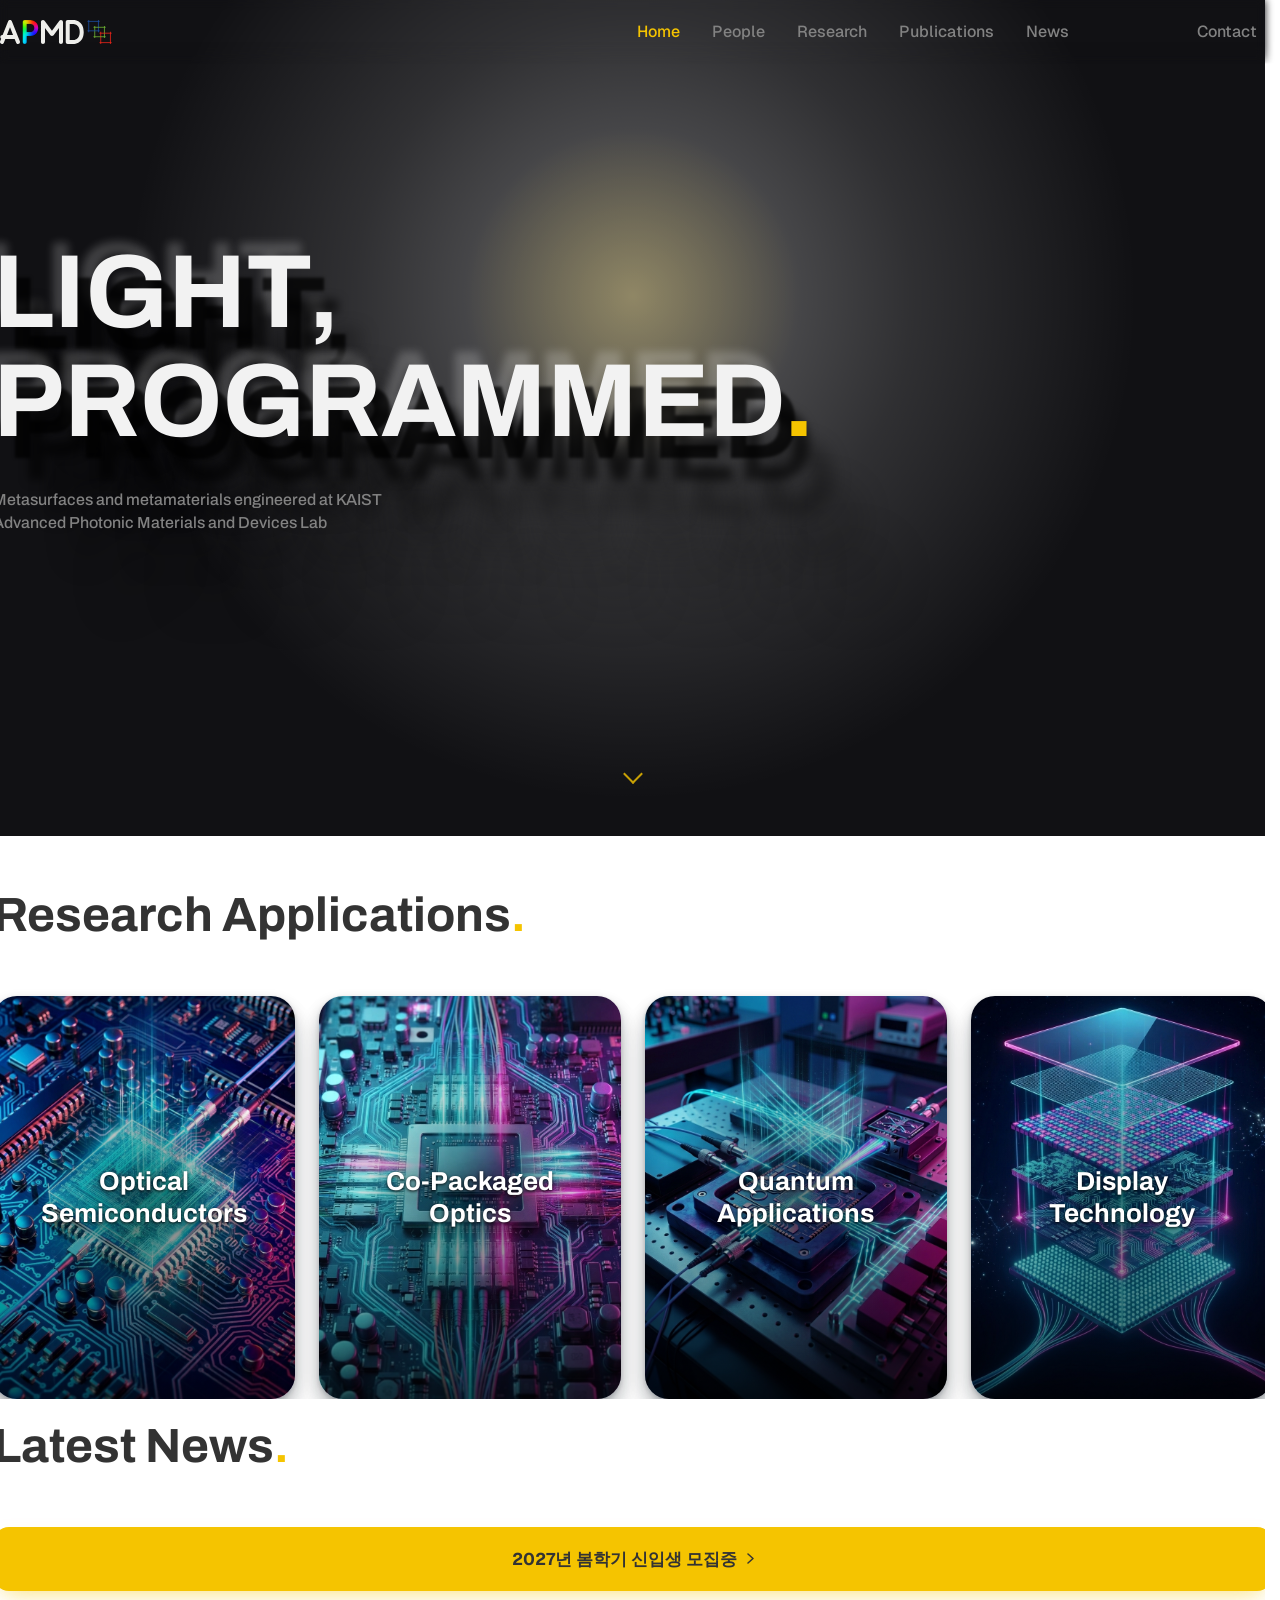
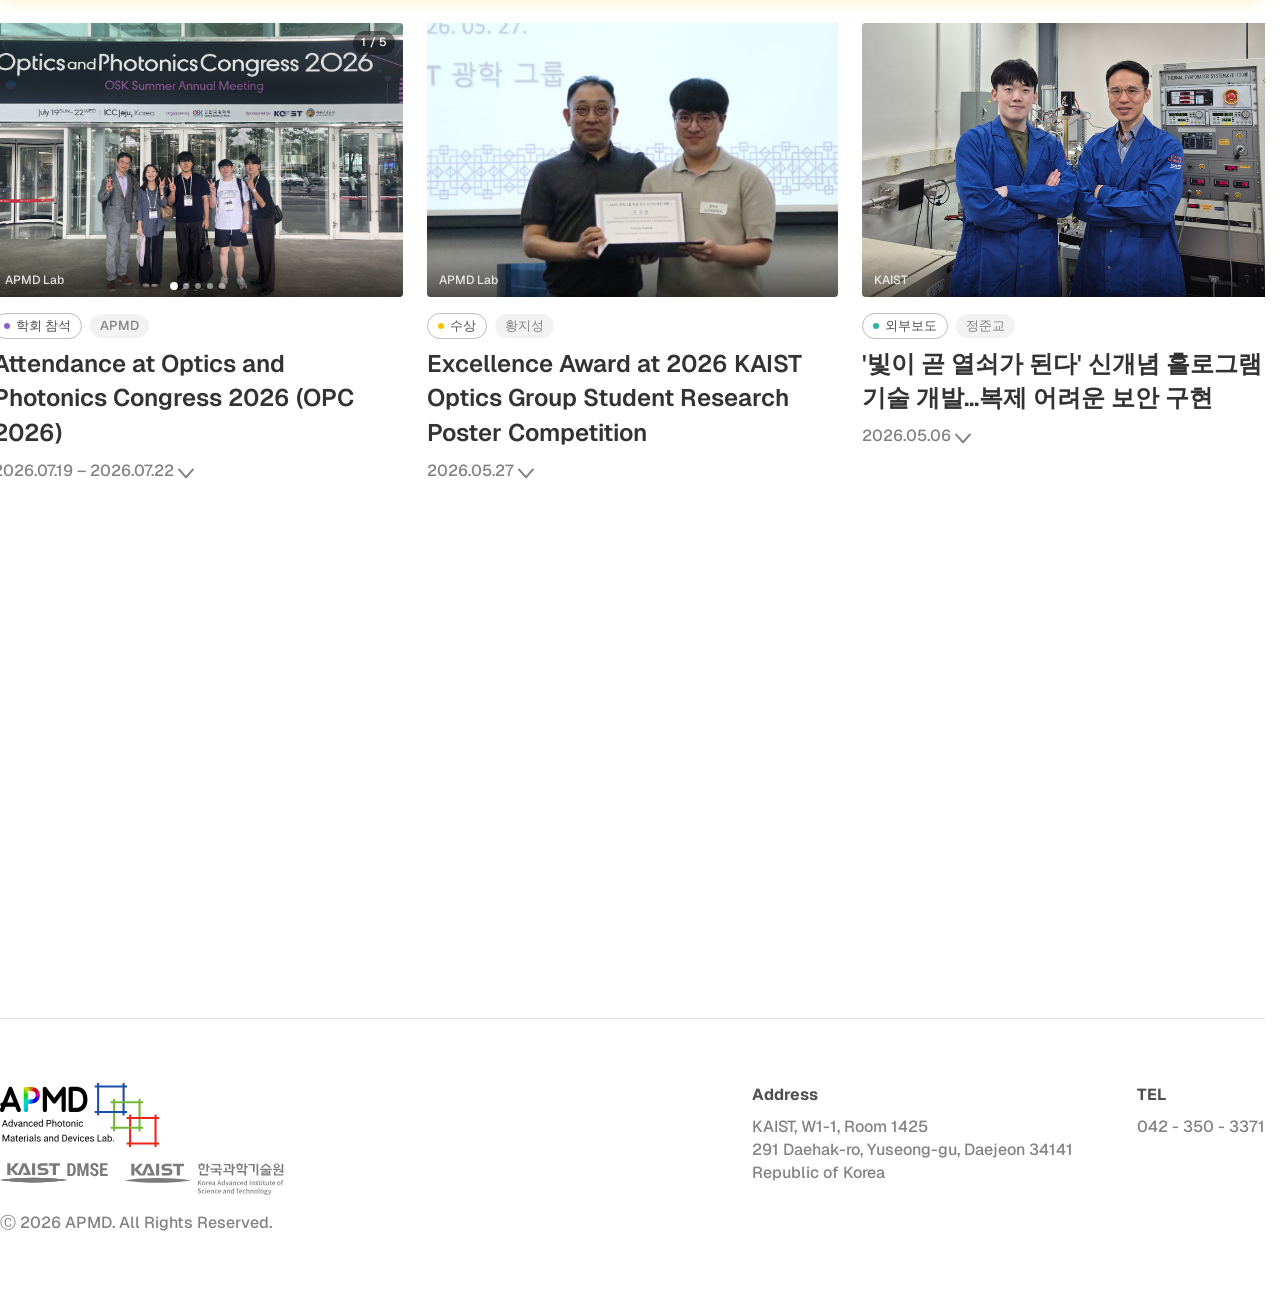
==== commit 3be7fbb2: "Optimize image assets and refresh Research Applications card copy - Resize/recompress 67 images acro" ====
--- a/index.html
+++ b/index.html
@@ -6,6 +6,11 @@
     <meta name="viewport" content="width=device-width, initial-scale=1.0" />
     <title>Home – APMD</title>
     <meta name="description" content="APMD Lab" />
+    <link rel="icon" href="favicon.ico" sizes="any" />
+    <link rel="icon" type="image/png" sizes="16x16" href="assets/favicon/favicon-16x16.png" />
+    <link rel="icon" type="image/png" sizes="32x32" href="assets/favicon/favicon-32x32.png" />
+    <link rel="icon" type="image/png" sizes="96x96" href="assets/favicon/favicon-96x96.png" />
+    <link rel="apple-touch-icon" sizes="180x180" href="assets/favicon/apple-touch-icon.png" />
     <link rel="preconnect" href="https://fonts.googleapis.com" />
     <link rel="preconnect" href="https://fonts.gstatic.com" crossorigin />
     <link
@@ -70,8 +75,9 @@
               <span class="application-card__glass">
                 <span class="application-card__title">Optical Semiconductors</span>
                 <span class="application-card__desc"
-                  >Metasurface-integrated photonic components that bring on-chip light control to
-                  semiconductor devices, from beam steering to wavelength-selective filtering.</span
+                  >Metasurfaces patterned directly onto semiconductor chips give them on-chip
+                  beam steering and wavelength filtering, the kind of optical function chipmakers
+                  need now that transistor scaling is running out of room.</span
                 >
               </span>
             </button>
@@ -86,9 +92,9 @@
               <span class="application-card__glass">
                 <span class="application-card__title">Co-Packaged Optics</span>
                 <span class="application-card__desc"
-                  >Ultra-compact metasurface optics packaged directly alongside electronic chips,
-                  enabling the dense, low-loss optical interconnects next-generation data centers
-                  need.</span
+                  >Metasurface optics packaged right next to the chip are the basis of co-packaged
+                  optics, the direction data centers and AI accelerators are moving as power and
+                  bandwidth become the real bottleneck.</span
                 >
               </span>
             </button>
@@ -103,8 +109,9 @@
               <span class="application-card__glass">
                 <span class="application-card__title">Quantum Applications</span>
                 <span class="application-card__desc"
-                  >Structured-light metasurfaces for generating and manipulating entangled photon
-                  states, toward compact building blocks for quantum communication and sensing.</span
+                  >Structured-light metasurfaces generate and control entangled photon states,
+                  the kind of reliable photon source quantum computers need as the industry
+                  scales up.</span
                 >
               </span>
             </button>
@@ -119,8 +126,9 @@
               <span class="application-card__glass">
                 <span class="application-card__title">Display Technology</span>
                 <span class="application-card__desc"
-                  >Nanostructured color and holographic metasurfaces for ultra-thin displays and
-                  augmented-reality optics, in place of bulky conventional optical stacks.</span
+                  >Nanostructured metasurfaces generate color and holographic images directly, a
+                  thinner alternative to the LCD and OLED stacks that AR and VR headsets are
+                  built around today.</span
                 >
               </span>
             </button>
